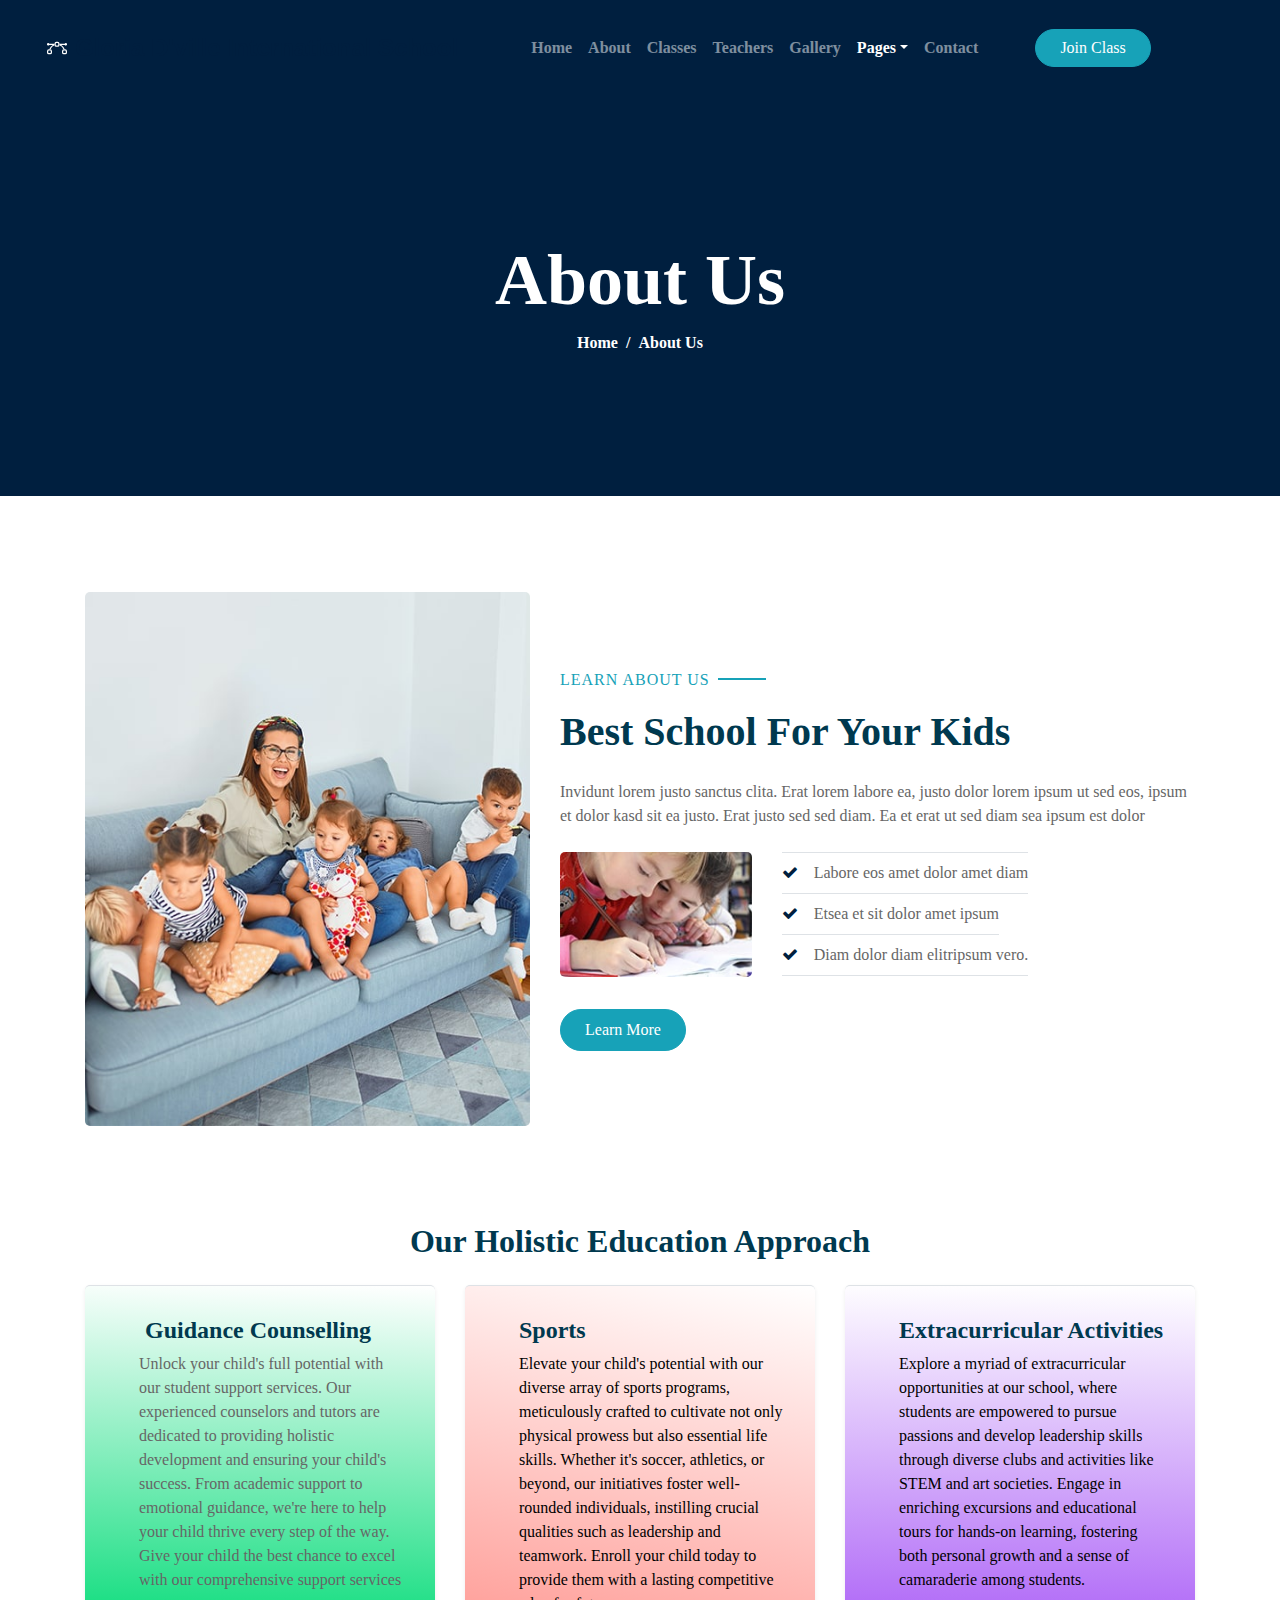
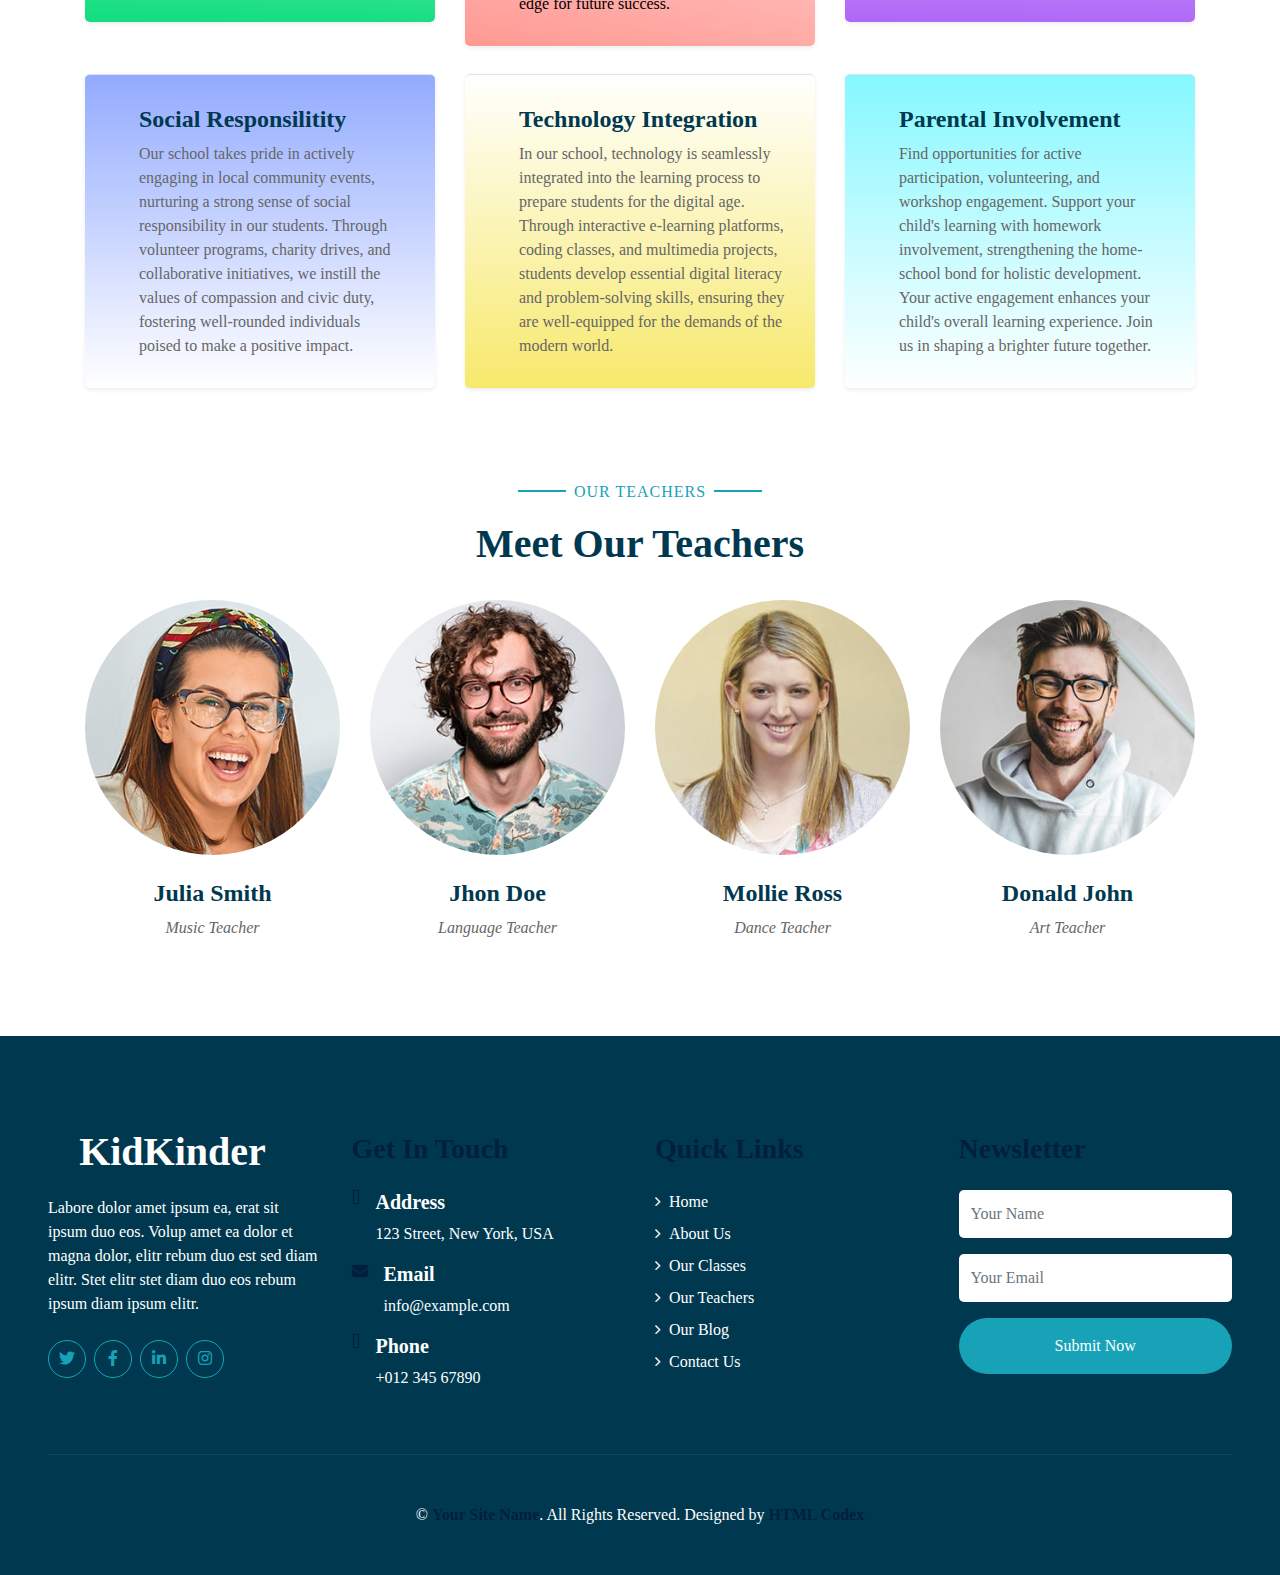
==== about.html @ cf7223db "Website updates." ====
<!DOCTYPE html>
<html data-bs-theme="light" lang="en">

<head>
    <meta charset="utf-8">
    <meta name="viewport" content="width=device-width, initial-scale=1.0, shrink-to-fit=no">
    <title>KidKinder - Kindergarten Website Template</title>
    <link rel="stylesheet" href="assets/bootstrap/css/bootstrap.min.css">
    <link rel="stylesheet" href="assets/fonts/fontawesome-all.min.css">
    <link rel="stylesheet" href="assets/fonts/font-awesome.min.css">
    <link rel="stylesheet" href="assets/fonts/fontawesome5-overrides.min.css">
    <link rel="stylesheet" href="assets/css/lib/flaticon/font/flaticon.css">
    <link rel="stylesheet" href="assets/css/lib/owlcarousel/assets/owl.carousel.min.css">
    <link rel="stylesheet" href="assets/css/lib/lightbox/css/lightbox.min.css">
    <link rel="stylesheet" href="assets/css/css/style.css">
    <link rel="stylesheet" href="assets/css/Hero-Carousel-images.css">
</head>

<body>
    <nav class="navbar navbar-expand-md bg-primary text-start py-3 navbar-dark">
        <div class="container-fluid"><a class="navbar-brand d-flex align-items-center" href="#"></a><button data-bs-toggle="collapse" data-bs-target="#navcol-2" class="navbar-toggler"><span class="visually-hidden">Toggle navigation</span><span class="navbar-toggler-icon"></span></button><a class="navbar-brand text-start text-sm-center text-md-center d-flex align-items-center" href="#" style="padding:14px 0px;height:64.2188px;font-size:20px;opacity:1;filter:blur(0px);"><span class="d-flex justify-content-center align-items-center bs-icon-sm bs-icon-rounded bs-icon-primary me-2 bs-icon"><svg class="bi bi-bezier" xmlns="http://www.w3.org/2000/svg" width="1em" height="1em" fill="currentColor" viewbox="0 0 16 16"><path fill-rule="evenodd" d="M0 10.5A1.5 1.5 0 0 1 1.5 9h1A1.5 1.5 0 0 1 4 10.5v1A1.5 1.5 0 0 1 2.5 13h-1A1.5 1.5 0 0 1 0 11.5v-1zm1.5-.5a.5.5 0 0 0-.5.5v1a.5.5 0 0 0 .5.5h1a.5.5 0 0 0 .5-.5v-1a.5.5 0 0 0-.5-.5h-1zm10.5.5A1.5 1.5 0 0 1 13.5 9h1a1.5 1.5 0 0 1 1.5 1.5v1a1.5 1.5 0 0 1-1.5 1.5h-1a1.5 1.5 0 0 1-1.5-1.5v-1zm1.5-.5a.5.5 0 0 0-.5.5v1a.5.5 0 0 0 .5.5h1a.5.5 0 0 0 .5-.5v-1a.5.5 0 0 0-.5-.5h-1zM6 4.5A1.5 1.5 0 0 1 7.5 3h1A1.5 1.5 0 0 1 10 4.5v1A1.5 1.5 0 0 1 8.5 7h-1A1.5 1.5 0 0 1 6 5.5v-1zM7.5 4a.5.5 0 0 0-.5.5v1a.5.5 0 0 0 .5.5h1a.5.5 0 0 0 .5-.5v-1a.5.5 0 0 0-.5-.5h-1z"></path><path d="M6 4.5H1.866a1 1 0 1 0 0 1h2.668A6.517 6.517 0 0 0 1.814 9H2.5c.123 0 .244.015.358.043a5.517 5.517 0 0 1 3.185-3.185A1.503 1.503 0 0 1 6 5.5v-1zm3.957 1.358A1.5 1.5 0 0 0 10 5.5v-1h4.134a1 1 0 1 1 0 1h-2.668a6.517 6.517 0 0 1 2.72 3.5H13.5c-.123 0-.243.015-.358.043a5.517 5.517 0 0 0-3.185-3.185z"></path></svg></span><span class="fs-4 fw-bolder text-primary" style="font-family:Voltaire, sans-serif;font-weight:bold;font-size:38px;">Gloria D'ville International School</span></a>
            <div class="collapse navbar-collapse justify-content-between" id="navbarCollapse-1">
                <div class="mx-auto navbar-nav font-weight-bold py-0"><a class="nav-item nav-link" href="index.html">Home</a><a class="nav-item nav-link" href="about.html">About</a><a class="nav-item nav-link" href="class.html">Classes</a><a class="nav-item nav-link" href="team.html">Teachers</a><a class="nav-item nav-link" href="gallery.html">Gallery</a>
                    <div class="nav-item dropdown"><a class="nav-link dropdown-toggle active" href="#" data-toggle="dropdown">Pages</a>
                        <div class="dropdown-menu rounded-0 m-0"><a class="dropdown-item" href="blog.html">Blog Grid</a><a class="dropdown-item" href="single.html">Blog Detail</a></div>
                    </div><a class="nav-item nav-link" href="contact.html">Contact</a>
                </div><a class="btn btn-primary px-4" role="button" href="" style="--bs-primary:#2966bf;--bs-primary-rgb:41,102,191;">Join Class</a>
            </div>
            <div class="collapse navbar-collapse" id="navcol-2">
                <ul class="navbar-nav ms-auto">
                    <li class="nav-item"></li>
                    <li class="nav-item"></li>
                    <li class="nav-item"></li>
                </ul>
            </div>
        </div>
    </nav>
    <div class="container-fluid bg-primary mb-5">
        <div class="fw-bolder d-flex flex-column justify-content-center align-items-center" style="min-height:400px;">
            <h3 class="display-3 text-white font-weight-bold">About Us</h3>
            <div class="text-white d-inline-flex">
                <p class="m-0"><a class="text-white" href="">Home</a></p>
                <p class="m-0 px-2">/</p>
                <p class="m-0">About Us</p>
            </div>
        </div>
    </div>
    <div class="container-fluid py-5">
        <div class="container">
            <div class="row align-items-center">
                <div class="col-lg-5"><img class="rounded img-fluid mb-5 mb-lg-0" src="assets/img/about-1.jpg" alt=""></div>
                <div class="col-lg-7">
                    <p class="section-title pr-5"><span class="pr-2">Learn About Us</span></p>
                    <h1 class="mb-4">Best School For Your Kids</h1>
                    <p>Invidunt lorem justo sanctus clita. Erat lorem labore ea, justo dolor lorem ipsum ut sed eos, ipsum et dolor kasd sit ea justo. Erat justo sed sed diam. Ea et erat ut sed diam sea ipsum est dolor</p>
                    <div class="row pt-2 pb-4">
                        <div class="col-6 col-md-4"><img class="rounded img-fluid" src="assets/img/about-2.jpg" alt=""></div>
                        <div class="col-6 col-md-8">
                            <ul class="list-inline m-0">
                                <li class="list-inline-item py-2 border-top border-bottom"><i class="fa fa-check text-primary mr-3"></i>Labore eos amet dolor amet diam</li>
                                <li class="list-inline-item py-2 border-bottom"><i class="fa fa-check text-primary mr-3"></i>Etsea et sit dolor amet ipsum</li>
                                <li class="list-inline-item py-2 border-bottom"><i class="fa fa-check text-primary mr-3"></i>Diam dolor diam elitripsum vero.</li>
                            </ul>
                        </div>
                    </div><a class="btn btn-primary mt-2 py-2 px-4" role="button" href="">Learn More</a>
                </div>
            </div>
        </div>
    </div>
    <div class="container-fluid pt-5">
        <div class="container pb-3" style="padding-top: -35px;">
            <h2 class="mb-4" style="text-align: center;">Our Holistic Education Approach</h2>
            <div class="row">
                <div class="col-md-6 col-lg-4 pb-1">
                    <div class="bg-light shadow-sm d-flex border-top rounded mb-4" style="padding: 30px;background: linear-gradient(2deg, #10dd7e, white);">
                        <div class="pl-4">
                            <h4>&nbsp;Guidance Counselling</h4>
                            <p class="m-0" style="text-align: left;">Unlock your child's full potential with our student support services. Our experienced counselors and tutors are dedicated to providing holistic development and ensuring your child's success. From academic support to emotional guidance, we're here to help your child thrive every step of the way. Give your child the best chance to excel with our comprehensive support services</p>
                        </div>
                    </div>
                </div>
                <div class="col-md-6 col-lg-4 pb-1">
                    <div class="bg-light shadow-sm d-flex border-top rounded mb-4" style="padding: 30px;background: linear-gradient(12deg, #ff9993, white);">
                        <div class="pl-4">
                            <h4>Sports</h4>
                            <p class="m-0"><span style="color: rgb(0, 0, 0);">Elevate your child's potential with our diverse array of sports programs, meticulously crafted to cultivate not only physical prowess but also essential life skills. Whether it's soccer, athletics, or beyond, our initiatives foster well-rounded individuals, instilling crucial qualities such as leadership and teamwork. Enroll your child today to provide them with a lasting competitive edge for future success.</span></p>
                        </div>
                    </div>
                </div>
                <div class="col-md-6 col-lg-4 pb-1">
                    <div class="bg-light shadow-sm d-flex border-top rounded mb-4" style="padding: 30px;background: linear-gradient(1deg, #af67f7, white);">
                        <div class="pl-4">
                            <h4>Extracurricular Activities</h4>
                            <p class="m-0"><span style="color: rgb(0, 0, 0);">Explore a myriad of extracurricular opportunities at our school, where students are empowered to pursue passions and develop leadership skills through diverse clubs and activities like STEM and art societies. Engage in enriching excursions and educational tours for hands-on learning, fostering both personal growth and a sense of camaraderie among students.</span></p>
                        </div>
                    </div>
                </div>
                <div class="col-md-6 col-lg-4 pb-1">
                    <div class="bg-light shadow-sm d-flex border-top rounded mb-4" style="padding: 30px;background: linear-gradient(#93abff, white);">
                        <div class="pl-4">
                            <h4>Social Responsilitity</h4>
                            <p class="m-0">Our school takes pride in actively engaging in local community events, nurturing a strong sense of social responsibility in our students. Through volunteer programs, charity drives, and collaborative initiatives, we instill the values of compassion and civic duty, fostering well-rounded individuals poised to make a positive impact.</p>
                        </div>
                    </div>
                </div>
                <div class="col-md-6 col-lg-4 pb-1">
                    <div class="bg-light shadow-sm d-flex border-top rounded mb-4" style="padding: 30px;background: linear-gradient(0deg, #f7e96c 0%, white);">
                        <div class="pl-4">
                            <h4>Technology Integration</h4>
                            <p class="m-0">In our school, technology is seamlessly integrated into the learning process to prepare students for the digital age. Through interactive e-learning platforms, coding classes, and multimedia projects, students develop essential digital literacy and problem-solving skills, ensuring they are well-equipped for the demands of the modern world.</p>
                        </div>
                    </div>
                </div>
                <div class="col-md-6 col-lg-4 pb-1">
                    <div class="bg-light shadow-sm d-flex border-top rounded mb-4" style="padding: 30px;background: linear-gradient(#85f8ff, white);">
                        <div class="pl-4">
                            <h4>Parental Involvement</h4>
                            <p class="m-0">Find opportunities for active participation, volunteering, and workshop engagement. Support your child's learning with homework involvement, strengthening the home-school bond for holistic development. Your active engagement enhances your child's overall learning experience. Join us in shaping a brighter future together.</p>
                        </div>
                    </div>
                </div>
            </div>
        </div>
    </div>
    <div class="container-fluid pt-5">
        <div class="container">
            <div class="text-center pb-2">
                <p class="section-title px-5"><span class="px-2">Our Teachers</span></p>
                <h1 class="mb-4">Meet Our Teachers</h1>
            </div>
            <div class="row">
                <div class="col-md-6 col-lg-3 text-center team mb-5">
                    <div class="position-relative overflow-hidden mb-4" style="border-radius:100%;"><img class="img-fluid w-100" src="assets/img/team-1.jpg" alt="">
                        <div class="d-flex justify-content-center align-items-center team-social w-100 h-100 position-absolute"><a class="btn btn-outline-light text-center mr-2 px-0" role="button" style="width:38px;height:38px;" href="#"><i class="fab fa-twitter"></i></a><a class="btn btn-outline-light text-center mr-2 px-0" role="button" style="width:38px;height:38px;" href="#"><i class="fab fa-facebook-f"></i></a><a class="btn btn-outline-light text-center px-0" role="button" style="width:38px;height:38px;" href="#"><i class="fab fa-linkedin-in"></i></a></div>
                    </div>
                    <h4>Julia Smith</h4><i>Music Teacher</i>
                </div>
                <div class="col-md-6 col-lg-3 text-center team mb-5">
                    <div class="position-relative overflow-hidden mb-4" style="border-radius:100%;"><img class="img-fluid w-100" src="assets/img/team-2.jpg" alt="">
                        <div class="d-flex justify-content-center align-items-center team-social w-100 h-100 position-absolute"><a class="btn btn-outline-light text-center mr-2 px-0" role="button" style="width:38px;height:38px;" href="#"><i class="fab fa-twitter"></i></a><a class="btn btn-outline-light text-center mr-2 px-0" role="button" style="width:38px;height:38px;" href="#"><i class="fab fa-facebook-f"></i></a><a class="btn btn-outline-light text-center px-0" role="button" style="width:38px;height:38px;" href="#"><i class="fab fa-linkedin-in"></i></a></div>
                    </div>
                    <h4>Jhon Doe</h4><i>Language Teacher</i>
                </div>
                <div class="col-md-6 col-lg-3 text-center team mb-5">
                    <div class="position-relative overflow-hidden mb-4" style="border-radius:100%;"><img class="img-fluid w-100" src="assets/img/team-3.jpg" alt="">
                        <div class="d-flex justify-content-center align-items-center team-social w-100 h-100 position-absolute"><a class="btn btn-outline-light text-center mr-2 px-0" role="button" style="width:38px;height:38px;" href="#"><i class="fab fa-twitter"></i></a><a class="btn btn-outline-light text-center mr-2 px-0" role="button" style="width:38px;height:38px;" href="#"><i class="fab fa-facebook-f"></i></a><a class="btn btn-outline-light text-center px-0" role="button" style="width:38px;height:38px;" href="#"><i class="fab fa-linkedin-in"></i></a></div>
                    </div>
                    <h4>Mollie Ross</h4><i>Dance Teacher</i>
                </div>
                <div class="col-md-6 col-lg-3 text-center team mb-5">
                    <div class="position-relative overflow-hidden mb-4" style="border-radius:100%;"><img class="img-fluid w-100" src="assets/img/team-4.jpg" alt="">
                        <div class="d-flex justify-content-center align-items-center team-social w-100 h-100 position-absolute"><a class="btn btn-outline-light text-center mr-2 px-0" role="button" style="width:38px;height:38px;" href="#"><i class="fab fa-twitter"></i></a><a class="btn btn-outline-light text-center mr-2 px-0" role="button" style="width:38px;height:38px;" href="#"><i class="fab fa-facebook-f"></i></a><a class="btn btn-outline-light text-center px-0" role="button" style="width:38px;height:38px;" href="#"><i class="fab fa-linkedin-in"></i></a></div>
                    </div>
                    <h4>Donald John</h4><i>Art Teacher</i>
                </div>
            </div>
        </div>
    </div>
    <div class="container-fluid text-white bg-secondary mt-5 py-5 px-sm-3 px-md-5">
        <div class="row pt-5">
            <div class="col-md-6 col-lg-3 mb-5"><a class="navbar-brand font-weight-bold text-primary m-0 mb-4 p-0" href="" style="font-size:40px;line-height:40px;"><i class="flaticon-043-teddy-bear"></i><span class="text-white">KidKinder</span></a>
                <p>Labore dolor amet ipsum ea, erat sit ipsum duo eos. Volup amet ea dolor et magna dolor, elitr rebum duo est sed diam elitr. Stet elitr stet diam duo eos rebum ipsum diam ipsum elitr.</p>
                <div class="d-flex justify-content-start mt-4"><a class="btn btn-outline-primary text-center rounded-circle mr-2 px-0" role="button" style="width:38px;height:38px;" href="#"><i class="fab fa-twitter"></i></a><a class="btn btn-outline-primary text-center rounded-circle mr-2 px-0" role="button" style="width:38px;height:38px;" href="#"><i class="fab fa-facebook-f"></i></a><a class="btn btn-outline-primary text-center rounded-circle mr-2 px-0" role="button" style="width:38px;height:38px;" href="#"><i class="fab fa-linkedin-in"></i></a><a class="btn btn-outline-primary text-center rounded-circle mr-2 px-0" role="button" style="width:38px;height:38px;" href="#"><i class="fab fa-instagram"></i></a></div>
            </div>
            <div class="col-md-6 col-lg-3 mb-5">
                <h3 class="text-primary mb-4">Get In Touch</h3>
                <div class="d-flex">
                    <h4 class="text-primary fa fa-map-marker-alt"></h4>
                    <div class="pl-3">
                        <h5 class="text-white">Address</h5>
                        <p>123 Street, New York, USA</p>
                    </div>
                </div>
                <div class="d-flex">
                    <h4 class="text-primary fa fa-envelope"></h4>
                    <div class="pl-3">
                        <h5 class="text-white">Email</h5>
                        <p>info@example.com</p>
                    </div>
                </div>
                <div class="d-flex">
                    <h4 class="text-primary fa fa-phone-alt"></h4>
                    <div class="pl-3">
                        <h5 class="text-white">Phone</h5>
                        <p>+012 345 67890</p>
                    </div>
                </div>
            </div>
            <div class="col-md-6 col-lg-3 mb-5">
                <h3 class="text-primary mb-4">Quick Links</h3>
                <div class="d-flex flex-column justify-content-start"><a class="text-white mb-2" href="#"><i class="fa fa-angle-right mr-2"></i>Home</a><a class="text-white mb-2" href="#"><i class="fa fa-angle-right mr-2"></i>About Us</a><a class="text-white mb-2" href="#"><i class="fa fa-angle-right mr-2"></i>Our Classes</a><a class="text-white mb-2" href="#"><i class="fa fa-angle-right mr-2"></i>Our Teachers</a><a class="text-white mb-2" href="#"><i class="fa fa-angle-right mr-2"></i>Our Blog</a><a class="text-white" href="#"><i class="fa fa-angle-right mr-2"></i>Contact Us</a></div>
            </div>
            <div class="col-md-6 col-lg-3 mb-5">
                <h3 class="text-primary mb-4">Newsletter</h3>
                <form action="">
                    <div class="form-group"><input class="border-0 form-control form-control py-4" type="text" placeholder="Your Name" required="required"></div>
                    <div class="form-group"><input class="border-0 form-control form-control py-4" type="email" placeholder="Your Email" required="required"></div>
                    <div><button class="btn btn-primary border-0 btn-block py-3" type="submit">Submit Now</button></div>
                </form>
            </div>
        </div>
        <div class="container-fluid pt-5" style="border-top:1px solid rgba(23, 162, 184, .2);">
            <p class="text-center text-white m-0"> © <a class="text-primary font-weight-bold" href="#">Your Site Name</a>. All Rights Reserved. Designed by <a class="text-primary font-weight-bold" href="https://htmlcodex.com">HTML Codex</a></p>
        </div>
    </div><a class="btn btn-primary p-3 back-to-top" role="button" href="#"><i class="fa fa-angle-double-up"></i></a>
    <script src="assets/bootstrap/js/bootstrap.min.js"></script>
</body>

</html>
---- assets/fonts/fontawesome5-overrides.min.css ----
.fab.fa-bitcoin:before{content:"\f379"}.far.fa-calendar:before,.fas.fa-calendar:before{content:"\f133"}.far.fa-clipboard:before,.fas.fa-clipboard:before{content:"\f328"}.fab.fa-facebook-f:before{content:"\f39e"}.fab.fa-google-plus:before{content:"\f2b3"}.fas.fa-hotel:before{content:"\f594"}.fab.fa-linkedin:before{content:"\f08c"}.fas.fa-reply:before{content:"\f3e5"}.fas.fa-thermometer:before{content:"\f491"}.fab.fa-vimeo:before{content:"\f40a"}.far.fa-window-close:before,.fas.fa-window-close:before{content:"\f410"}.fab.fa-youtube-square:before{content:"\f431"}
---- assets/css/lib/flaticon/font/flaticon.css ----
[class^="flaticon-"]:before, [class*=" flaticon-"]:before, [class^="flaticon-"]:after, [class*=" flaticon-"]:after {
  font-family: Flaticon;
  font-size: 20px;
  font-style: normal;
  margin-left: 20px;
}

.flaticon-001-swing:before {
  content: "\f100";
}

.flaticon-002-bricks:before {
  content: "\f101";
}

.flaticon-003-feeding-bottle:before {
  content: "\f102";
}

.flaticon-004-balloons:before {
  content: "\f103";
}

.flaticon-005-marker:before {
  content: "\f104";
}

.flaticon-006-spinning-top:before {
  content: "\f105";
}

.flaticon-007-sandbox:before {
  content: "\f106";
}

.flaticon-008-tambourine:before {
  content: "\f107";
}

.flaticon-009-bib:before {
  content: "\f108";
}

.flaticon-010-slide:before {
  content: "\f109";
}

.flaticon-011-mat:before {
  content: "\f10a";
}

.flaticon-012-kite:before {
  content: "\f10b";
}

.flaticon-013-brush:before {
  content: "\f10c";
}

.flaticon-014-blackboard:before {
  content: "\f10d";
}

.flaticon-015-potty:before {
  content: "\f10e";
}

.flaticon-016-apple:before {
  content: "\f10f";
}

.flaticon-017-toy-car:before {
  content: "\f110";
}

.flaticon-018-ball:before {
  content: "\f111";
}

.flaticon-019-pencil:before {
  content: "\f112";
}

.flaticon-020-rattle:before {
  content: "\f113";
}

.flaticon-021-juice-box:before {
  content: "\f114";
}

.flaticon-022-drum:before {
  content: "\f115";
}

.flaticon-023-girl:before {
  content: "\f116";
}

.flaticon-024-shape-toy:before {
  content: "\f117";
}

.flaticon-025-sandwich:before {
  content: "\f118";
}

.flaticon-026-paper-boat:before {
  content: "\f119";
}

.flaticon-027-xylophone:before {
  content: "\f11a";
}

.flaticon-028-kindergarten:before {
  content: "\f11b";
}

.flaticon-029-clock:before {
  content: "\f11c";
}

.flaticon-030-crayons:before {
  content: "\f11d";
}

.flaticon-031-bell:before {
  content: "\f11e";
}

.flaticon-032-book:before {
  content: "\f11f";
}

.flaticon-033-blocks:before {
  content: "\f120";
}

.flaticon-034-popsicle:before {
  content: "\f121";
}

.flaticon-035-table:before {
  content: "\f122";
}

.flaticon-036-boy:before {
  content: "\f123";
}

.flaticon-037-toys:before {
  content: "\f124";
}

.flaticon-038-locker:before {
  content: "\f125";
}

.flaticon-039-seesaw:before {
  content: "\f126";
}

.flaticon-040-puzzle:before {
  content: "\f127";
}

.flaticon-041-abacus:before {
  content: "\f128";
}

.flaticon-042-synthesizer:before {
  content: "\f129";
}

.flaticon-043-teddy-bear:before {
  content: "\f12a";
}

.flaticon-044-scissors:before {
  content: "\f12b";
}

.flaticon-045-cookies:before {
  content: "\f12c";
}

.flaticon-046-bucket:before {
  content: "\f12d";
}

.flaticon-047-backpack:before {
  content: "\f12e";
}

.flaticon-048-paper-plane:before {
  content: "\f12f";
}

.flaticon-049-cutlery:before {
  content: "\f130";
}

.flaticon-050-fence:before {
  content: "\f131";
}
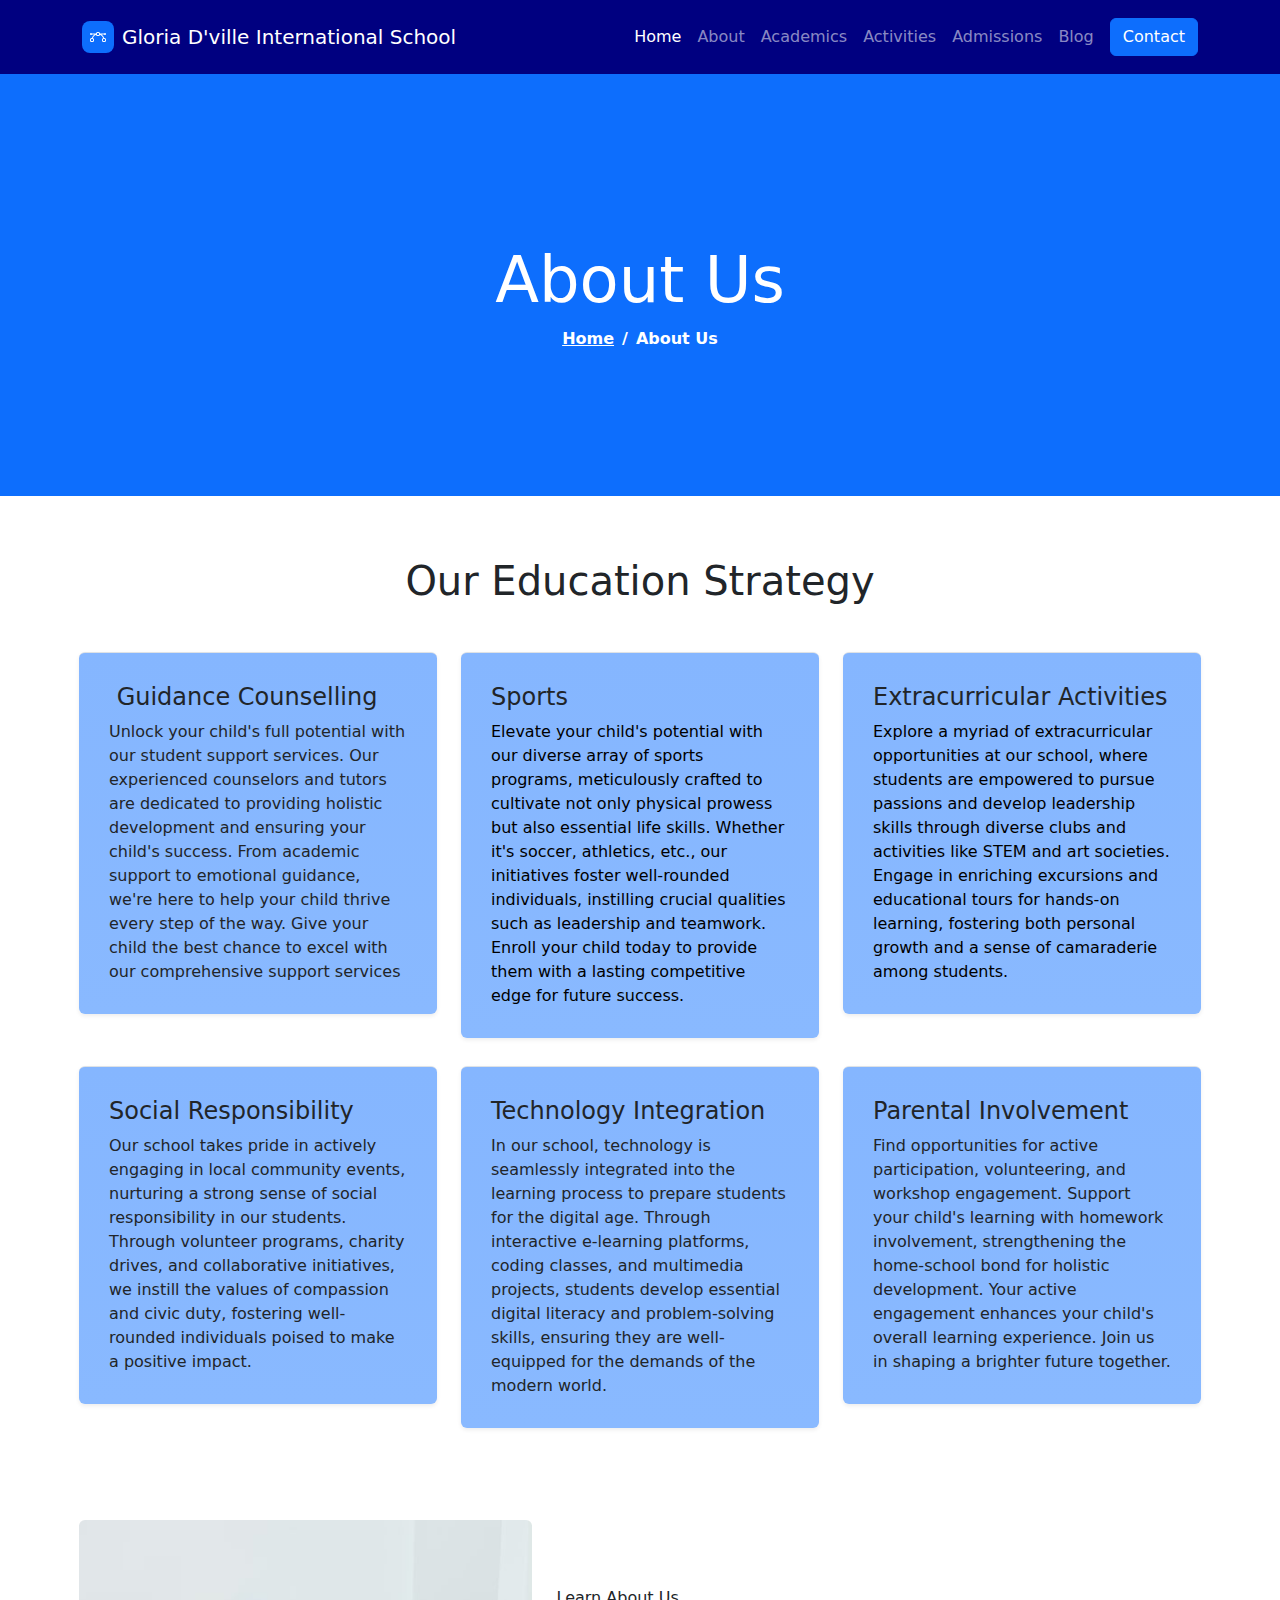
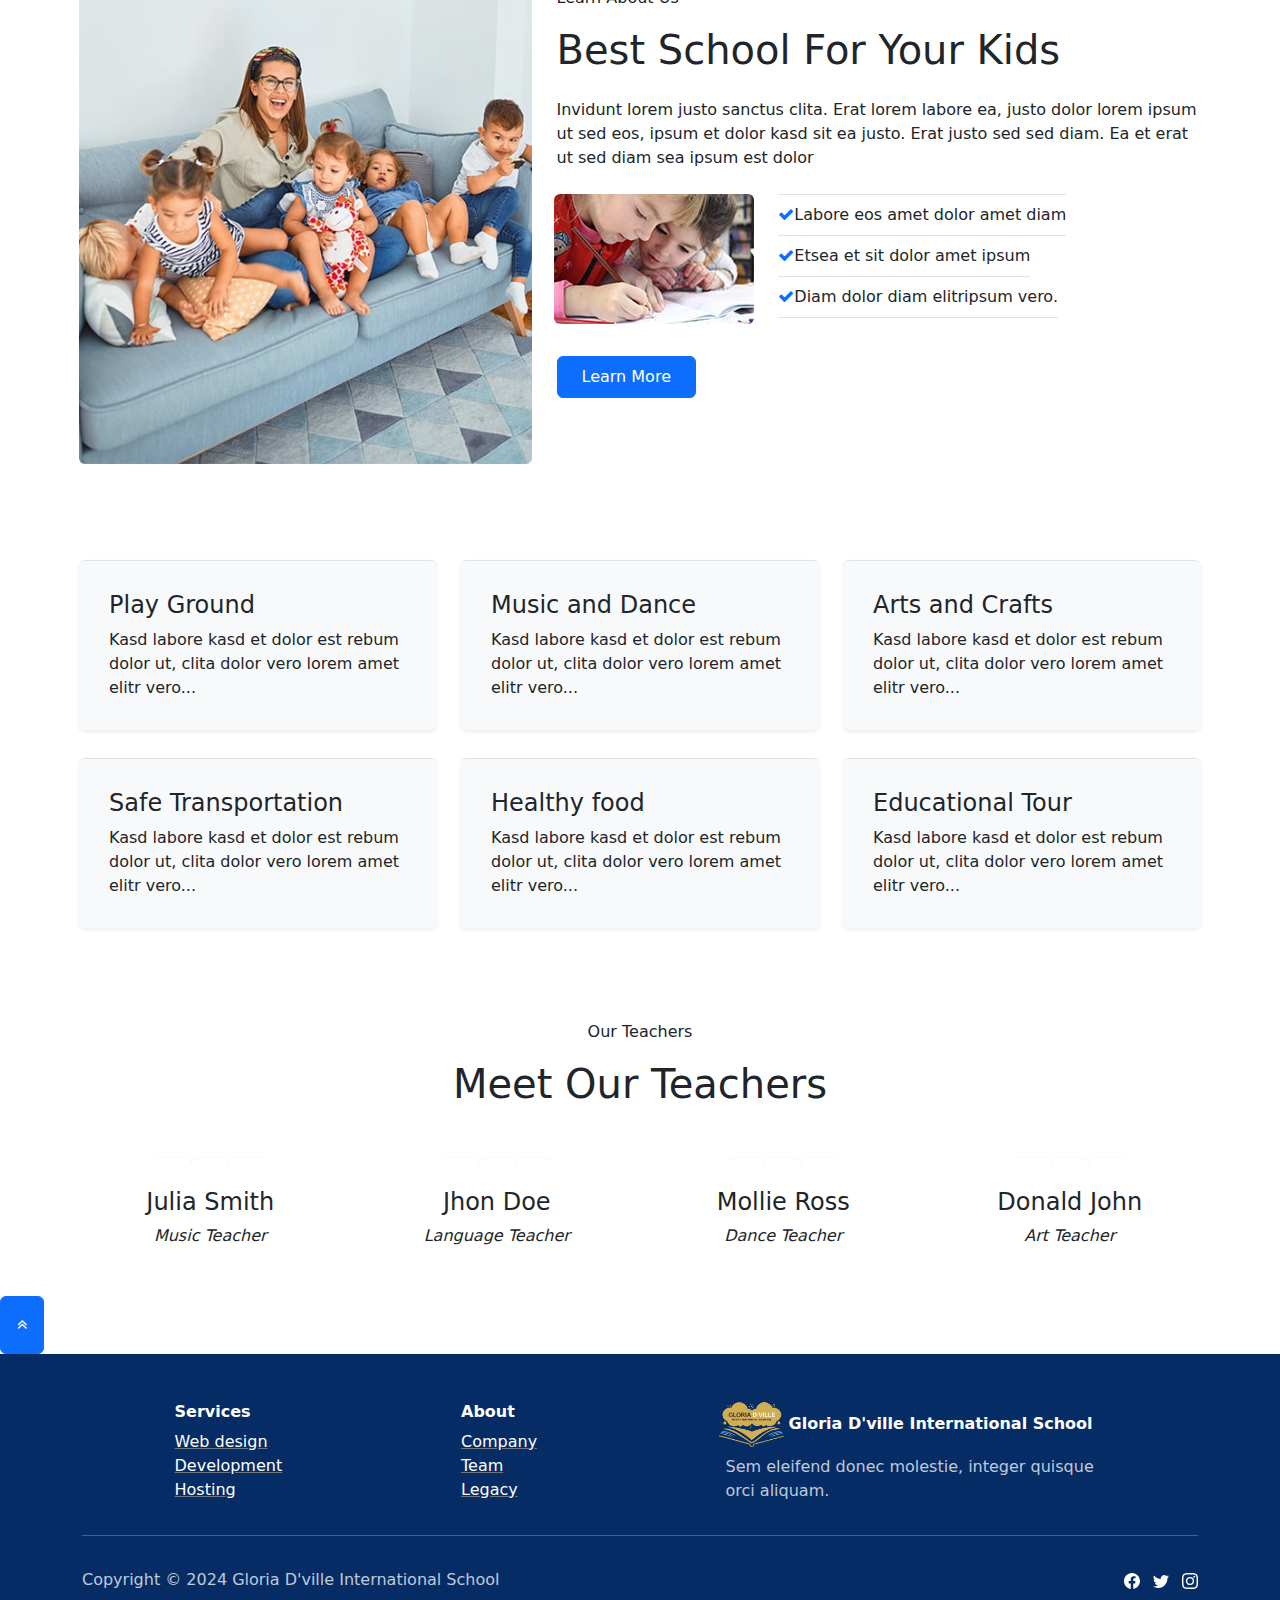
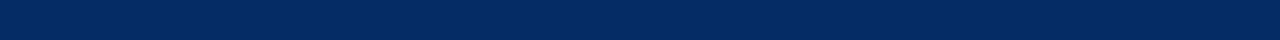
==== commit ca128de2: "Website updates." ====
--- a/about.html
+++ b/about.html
@@ -9,19 +9,17 @@
     <link rel="stylesheet" href="assets/fonts/fontawesome-all.min.css">
     <link rel="stylesheet" href="assets/fonts/font-awesome.min.css">
     <link rel="stylesheet" href="assets/fonts/fontawesome5-overrides.min.css">
-    <link rel="stylesheet" href="assets/css/lib/flaticon/font/flaticon.css">
-    <link rel="stylesheet" href="assets/css/lib/owlcarousel/assets/owl.carousel.min.css">
-    <link rel="stylesheet" href="assets/css/lib/lightbox/css/lightbox.min.css">
-    <link rel="stylesheet" href="assets/css/css/style.css">
     <link rel="stylesheet" href="assets/css/Hero-Carousel-images.css">
+    <link rel="stylesheet" href="assets/css/Navbar-Right-Links-Dark-icons.css">
+    <link rel="stylesheet" href="assets/css/styles.css">
 </head>
 
 <body>
     <nav class="navbar navbar-expand-md bg-primary text-start py-3 navbar-dark">
-        <div class="container-fluid"><a class="navbar-brand d-flex align-items-center" href="#"></a><button data-bs-toggle="collapse" data-bs-target="#navcol-2" class="navbar-toggler"><span class="visually-hidden">Toggle navigation</span><span class="navbar-toggler-icon"></span></button><a class="navbar-brand text-start text-sm-center text-md-center d-flex align-items-center" href="#" style="padding:14px 0px;height:64.2188px;font-size:20px;opacity:1;filter:blur(0px);"><span class="d-flex justify-content-center align-items-center bs-icon-sm bs-icon-rounded bs-icon-primary me-2 bs-icon"><svg class="bi bi-bezier" xmlns="http://www.w3.org/2000/svg" width="1em" height="1em" fill="currentColor" viewbox="0 0 16 16"><path fill-rule="evenodd" d="M0 10.5A1.5 1.5 0 0 1 1.5 9h1A1.5 1.5 0 0 1 4 10.5v1A1.5 1.5 0 0 1 2.5 13h-1A1.5 1.5 0 0 1 0 11.5v-1zm1.5-.5a.5.5 0 0 0-.5.5v1a.5.5 0 0 0 .5.5h1a.5.5 0 0 0 .5-.5v-1a.5.5 0 0 0-.5-.5h-1zm10.5.5A1.5 1.5 0 0 1 13.5 9h1a1.5 1.5 0 0 1 1.5 1.5v1a1.5 1.5 0 0 1-1.5 1.5h-1a1.5 1.5 0 0 1-1.5-1.5v-1zm1.5-.5a.5.5 0 0 0-.5.5v1a.5.5 0 0 0 .5.5h1a.5.5 0 0 0 .5-.5v-1a.5.5 0 0 0-.5-.5h-1zM6 4.5A1.5 1.5 0 0 1 7.5 3h1A1.5 1.5 0 0 1 10 4.5v1A1.5 1.5 0 0 1 8.5 7h-1A1.5 1.5 0 0 1 6 5.5v-1zM7.5 4a.5.5 0 0 0-.5.5v1a.5.5 0 0 0 .5.5h1a.5.5 0 0 0 .5-.5v-1a.5.5 0 0 0-.5-.5h-1z"></path><path d="M6 4.5H1.866a1 1 0 1 0 0 1h2.668A6.517 6.517 0 0 0 1.814 9H2.5c.123 0 .244.015.358.043a5.517 5.517 0 0 1 3.185-3.185A1.503 1.503 0 0 1 6 5.5v-1zm3.957 1.358A1.5 1.5 0 0 0 10 5.5v-1h4.134a1 1 0 1 1 0 1h-2.668a6.517 6.517 0 0 1 2.72 3.5H13.5c-.123 0-.243.015-.358.043a5.517 5.517 0 0 0-3.185-3.185z"></path></svg></span><span class="fs-4 fw-bolder text-primary" style="font-family:Voltaire, sans-serif;font-weight:bold;font-size:38px;">Gloria D'ville International School</span></a>
-            <div class="collapse navbar-collapse justify-content-between" id="navbarCollapse-1">
+        <div class="container-fluid"><a class="navbar-brand d-flex align-items-center" href="#"></a><button data-bs-toggle="collapse" data-bs-target="#navcol-2" class="navbar-toggler"><span class="visually-hidden">Toggle navigation</span><span class="navbar-toggler-icon"></span></button><a class="navbar-brand text-start text-sm-center text-md-center d-flex align-items-center" href="#" style="padding: 14px 0px;height: 64.2188px;font-size: 20px;opacity: 1;filter: blur(0px);"><span class="d-flex justify-content-center align-items-center bs-icon-sm bs-icon-rounded bs-icon-primary me-2 bs-icon"><svg class="bi bi-bezier" xmlns="http://www.w3.org/2000/svg" width="1em" height="1em" fill="currentColor" viewbox="0 0 16 16"><path fill-rule="evenodd" d="M0 10.5A1.5 1.5 0 0 1 1.5 9h1A1.5 1.5 0 0 1 4 10.5v1A1.5 1.5 0 0 1 2.5 13h-1A1.5 1.5 0 0 1 0 11.5v-1zm1.5-.5a.5.5 0 0 0-.5.5v1a.5.5 0 0 0 .5.5h1a.5.5 0 0 0 .5-.5v-1a.5.5 0 0 0-.5-.5h-1zm10.5.5A1.5 1.5 0 0 1 13.5 9h1a1.5 1.5 0 0 1 1.5 1.5v1a1.5 1.5 0 0 1-1.5 1.5h-1a1.5 1.5 0 0 1-1.5-1.5v-1zm1.5-.5a.5.5 0 0 0-.5.5v1a.5.5 0 0 0 .5.5h1a.5.5 0 0 0 .5-.5v-1a.5.5 0 0 0-.5-.5h-1zM6 4.5A1.5 1.5 0 0 1 7.5 3h1A1.5 1.5 0 0 1 10 4.5v1A1.5 1.5 0 0 1 8.5 7h-1A1.5 1.5 0 0 1 6 5.5v-1zM7.5 4a.5.5 0 0 0-.5.5v1a.5.5 0 0 0 .5.5h1a.5.5 0 0 0 .5-.5v-1a.5.5 0 0 0-.5-.5h-1z"></path><path d="M6 4.5H1.866a1 1 0 1 0 0 1h2.668A6.517 6.517 0 0 0 1.814 9H2.5c.123 0 .244.015.358.043a5.517 5.517 0 0 1 3.185-3.185A1.503 1.503 0 0 1 6 5.5v-1zm3.957 1.358A1.5 1.5 0 0 0 10 5.5v-1h4.134a1 1 0 1 1 0 1h-2.668a6.517 6.517 0 0 1 2.72 3.5H13.5c-.123 0-.243.015-.358.043a5.517 5.517 0 0 0-3.185-3.185z"></path></svg></span><span class="fs-4 fw-bolder text-primary" style="font-family: Voltaire, sans-serif;font-weight: bold;font-size: 38px;color: rgb(255,255,255);"><span style="color: rgb(201, 222, 244);">Gloria D'ville International School</span></span></a>
+            <div class="collapse navbar-collapse justify-content-between flex-md-row" id="navbarCollapse-1">
                 <div class="mx-auto navbar-nav font-weight-bold py-0"><a class="nav-item nav-link" href="index.html">Home</a><a class="nav-item nav-link" href="about.html">About</a><a class="nav-item nav-link" href="class.html">Classes</a><a class="nav-item nav-link" href="team.html">Teachers</a><a class="nav-item nav-link" href="gallery.html">Gallery</a>
-                    <div class="nav-item dropdown"><a class="nav-link dropdown-toggle active" href="#" data-toggle="dropdown">Pages</a>
+                    <div class="nav-item dropdown">
                         <div class="dropdown-menu rounded-0 m-0"><a class="dropdown-item" href="blog.html">Blog Grid</a><a class="dropdown-item" href="single.html">Blog Detail</a></div>
                     </div><a class="nav-item nav-link" href="contact.html">Contact</a>
                 </div><a class="btn btn-primary px-4" role="button" href="" style="--bs-primary:#2966bf;--bs-primary-rgb:41,102,191;">Join Class</a>
@@ -42,6 +40,61 @@
                 <p class="m-0"><a class="text-white" href="">Home</a></p>
                 <p class="m-0 px-2">/</p>
                 <p class="m-0">About Us</p>
+            </div>
+        </div>
+    </div>
+    <div class="container-fluid pt-5">
+        <div class="container pb-3" style="padding-top: -35px;">
+            <h1 class="mb-4" style="text-align: center;margin-top: -35px;margin-bottom: 50px;padding-bottom: 23px;">Our Education Strategy</h1>
+            <div class="row">
+                <div class="col-md-6 col-lg-4 pb-1">
+                    <div class="bg-light shadow-sm d-flex border-top rounded mb-4" style="padding: 30px;background: linear-gradient(#85b6ff, #89b9ff), var(--bs-secondary-color);">
+                        <div class="pl-4">
+                            <h4>&nbsp;Guidance Counselling</h4>
+                            <p class="m-0" style="text-align: left;">Unlock your child's full potential with our student support services. Our experienced counselors and tutors are dedicated to providing holistic development and ensuring your child's success. From academic support to emotional guidance, we're here to help your child thrive every step of the way. Give your child the best chance to excel with our comprehensive support services</p>
+                        </div>
+                    </div>
+                </div>
+                <div class="col-md-6 col-lg-4 pb-1">
+                    <div class="bg-light shadow-sm d-flex border-top rounded mb-4" style="padding: 30px;background: linear-gradient(#85b6ff, #89b9ff), var(--bs-secondary-color);">
+                        <div class="pl-4">
+                            <h4>Sports</h4>
+                            <p class="m-0"><span style="color: rgb(0, 0, 0);">Elevate your child's potential with our diverse array of sports programs, meticulously crafted to cultivate not only physical prowess but also essential life skills. Whether it's soccer, athletics, etc., our initiatives foster well-rounded individuals, instilling crucial qualities such as leadership and teamwork. Enroll your child today to provide them with a lasting competitive edge for future success.</span></p>
+                        </div>
+                    </div>
+                </div>
+                <div class="col-md-6 col-lg-4 pb-1">
+                    <div class="bg-light shadow-sm d-flex border-top rounded mb-4" style="padding: 30px;background: linear-gradient(#85b6ff, #89b9ff), var(--bs-secondary-color);">
+                        <div class="pl-4">
+                            <h4>Extracurricular Activities</h4>
+                            <p class="m-0"><span style="color: rgb(0, 0, 0);">Explore a myriad of extracurricular opportunities at our school, where students are empowered to pursue passions and develop leadership skills through diverse clubs and activities like STEM and art societies. Engage in enriching excursions and educational tours for hands-on learning, fostering both personal growth and a sense of camaraderie among students.</span></p>
+                        </div>
+                    </div>
+                </div>
+                <div class="col-md-6 col-lg-4 pb-1">
+                    <div class="bg-light shadow-sm d-flex border-top rounded mb-4" style="padding: 30px;background: linear-gradient(#85b6ff, #89b9ff), var(--bs-secondary-color);">
+                        <div class="pl-4">
+                            <h4>Social Responsibility</h4>
+                            <p class="m-0">Our school takes pride in actively engaging in local community events, nurturing a strong sense of social responsibility in our students. Through volunteer programs, charity drives, and collaborative initiatives, we instill the values of compassion and civic duty, fostering well-rounded individuals poised to make a positive impact.</p>
+                        </div>
+                    </div>
+                </div>
+                <div class="col-md-6 col-lg-4 pb-1">
+                    <div class="bg-light shadow-sm d-flex border-top rounded mb-4" style="padding: 30px;background: linear-gradient(#85b6ff, #89b9ff), var(--bs-secondary-color);">
+                        <div class="pl-4">
+                            <h4>Technology Integration</h4>
+                            <p class="m-0">In our school, technology is seamlessly integrated into the learning process to prepare students for the digital age. Through interactive e-learning platforms, coding classes, and multimedia projects, students develop essential digital literacy and problem-solving skills, ensuring they are well-equipped for the demands of the modern world.</p>
+                        </div>
+                    </div>
+                </div>
+                <div class="col-md-6 col-lg-4 pb-1">
+                    <div class="bg-light shadow-sm d-flex border-top rounded mb-4" style="padding: 30px;background: linear-gradient(#85b6ff, #89b9ff), var(--bs-secondary-color);">
+                        <div class="pl-4">
+                            <h4>Parental Involvement</h4>
+                            <p class="m-0">Find opportunities for active participation, volunteering, and workshop engagement. Support your child's learning with homework involvement, strengthening the home-school bond for holistic development. Your active engagement enhances your child's overall learning experience. Join us in shaping a brighter future together.</p>
+                        </div>
+                    </div>
+                </div>
             </div>
         </div>
     </div>
@@ -68,54 +121,53 @@
         </div>
     </div>
     <div class="container-fluid pt-5">
-        <div class="container pb-3" style="padding-top: -35px;">
-            <h2 class="mb-4" style="text-align: center;">Our Holistic Education Approach</h2>
+        <div class="container pb-3">
             <div class="row">
                 <div class="col-md-6 col-lg-4 pb-1">
-                    <div class="bg-light shadow-sm d-flex border-top rounded mb-4" style="padding: 30px;background: linear-gradient(2deg, #10dd7e, white);">
-                        <div class="pl-4">
-                            <h4>&nbsp;Guidance Counselling</h4>
-                            <p class="m-0" style="text-align: left;">Unlock your child's full potential with our student support services. Our experienced counselors and tutors are dedicated to providing holistic development and ensuring your child's success. From academic support to emotional guidance, we're here to help your child thrive every step of the way. Give your child the best chance to excel with our comprehensive support services</p>
-                        </div>
-                    </div>
-                </div>
-                <div class="col-md-6 col-lg-4 pb-1">
-                    <div class="bg-light shadow-sm d-flex border-top rounded mb-4" style="padding: 30px;background: linear-gradient(12deg, #ff9993, white);">
-                        <div class="pl-4">
-                            <h4>Sports</h4>
-                            <p class="m-0"><span style="color: rgb(0, 0, 0);">Elevate your child's potential with our diverse array of sports programs, meticulously crafted to cultivate not only physical prowess but also essential life skills. Whether it's soccer, athletics, or beyond, our initiatives foster well-rounded individuals, instilling crucial qualities such as leadership and teamwork. Enroll your child today to provide them with a lasting competitive edge for future success.</span></p>
-                        </div>
-                    </div>
-                </div>
-                <div class="col-md-6 col-lg-4 pb-1">
-                    <div class="bg-light shadow-sm d-flex border-top rounded mb-4" style="padding: 30px;background: linear-gradient(1deg, #af67f7, white);">
-                        <div class="pl-4">
-                            <h4>Extracurricular Activities</h4>
-                            <p class="m-0"><span style="color: rgb(0, 0, 0);">Explore a myriad of extracurricular opportunities at our school, where students are empowered to pursue passions and develop leadership skills through diverse clubs and activities like STEM and art societies. Engage in enriching excursions and educational tours for hands-on learning, fostering both personal growth and a sense of camaraderie among students.</span></p>
-                        </div>
-                    </div>
-                </div>
-                <div class="col-md-6 col-lg-4 pb-1">
-                    <div class="bg-light shadow-sm d-flex border-top rounded mb-4" style="padding: 30px;background: linear-gradient(#93abff, white);">
-                        <div class="pl-4">
-                            <h4>Social Responsilitity</h4>
-                            <p class="m-0">Our school takes pride in actively engaging in local community events, nurturing a strong sense of social responsibility in our students. Through volunteer programs, charity drives, and collaborative initiatives, we instill the values of compassion and civic duty, fostering well-rounded individuals poised to make a positive impact.</p>
-                        </div>
-                    </div>
-                </div>
-                <div class="col-md-6 col-lg-4 pb-1">
-                    <div class="bg-light shadow-sm d-flex border-top rounded mb-4" style="padding: 30px;background: linear-gradient(0deg, #f7e96c 0%, white);">
-                        <div class="pl-4">
-                            <h4>Technology Integration</h4>
-                            <p class="m-0">In our school, technology is seamlessly integrated into the learning process to prepare students for the digital age. Through interactive e-learning platforms, coding classes, and multimedia projects, students develop essential digital literacy and problem-solving skills, ensuring they are well-equipped for the demands of the modern world.</p>
-                        </div>
-                    </div>
-                </div>
-                <div class="col-md-6 col-lg-4 pb-1">
-                    <div class="bg-light shadow-sm d-flex border-top rounded mb-4" style="padding: 30px;background: linear-gradient(#85f8ff, white);">
-                        <div class="pl-4">
-                            <h4>Parental Involvement</h4>
-                            <p class="m-0">Find opportunities for active participation, volunteering, and workshop engagement. Support your child's learning with homework involvement, strengthening the home-school bond for holistic development. Your active engagement enhances your child's overall learning experience. Join us in shaping a brighter future together.</p>
+                    <div class="bg-light shadow-sm d-flex border-top rounded mb-4" style="padding:30px;"><i class="text-primary flaticon-050-fence h1 font-weight-normal mb-3"></i>
+                        <div class="pl-4">
+                            <h4>Play Ground</h4>
+                            <p class="m-0">Kasd labore kasd et dolor est rebum dolor ut, clita dolor vero lorem amet elitr vero...</p>
+                        </div>
+                    </div>
+                </div>
+                <div class="col-md-6 col-lg-4 pb-1">
+                    <div class="bg-light shadow-sm d-flex border-top rounded mb-4" style="padding:30px;"><i class="text-primary flaticon-022-drum h1 font-weight-normal mb-3"></i>
+                        <div class="pl-4">
+                            <h4>Music and Dance</h4>
+                            <p class="m-0">Kasd labore kasd et dolor est rebum dolor ut, clita dolor vero lorem amet elitr vero...</p>
+                        </div>
+                    </div>
+                </div>
+                <div class="col-md-6 col-lg-4 pb-1">
+                    <div class="bg-light shadow-sm d-flex border-top rounded mb-4" style="padding:30px;"><i class="text-primary flaticon-030-crayons h1 font-weight-normal mb-3"></i>
+                        <div class="pl-4">
+                            <h4>Arts and Crafts</h4>
+                            <p class="m-0">Kasd labore kasd et dolor est rebum dolor ut, clita dolor vero lorem amet elitr vero...</p>
+                        </div>
+                    </div>
+                </div>
+                <div class="col-md-6 col-lg-4 pb-1">
+                    <div class="bg-light shadow-sm d-flex border-top rounded mb-4" style="padding:30px;"><i class="text-primary flaticon-017-toy-car h1 font-weight-normal mb-3"></i>
+                        <div class="pl-4">
+                            <h4>Safe Transportation</h4>
+                            <p class="m-0">Kasd labore kasd et dolor est rebum dolor ut, clita dolor vero lorem amet elitr vero...</p>
+                        </div>
+                    </div>
+                </div>
+                <div class="col-md-6 col-lg-4 pb-1">
+                    <div class="bg-light shadow-sm d-flex border-top rounded mb-4" style="padding:30px;"><i class="text-primary flaticon-025-sandwich h1 font-weight-normal mb-3"></i>
+                        <div class="pl-4">
+                            <h4>Healthy food</h4>
+                            <p class="m-0">Kasd labore kasd et dolor est rebum dolor ut, clita dolor vero lorem amet elitr vero...</p>
+                        </div>
+                    </div>
+                </div>
+                <div class="col-md-6 col-lg-4 pb-1">
+                    <div class="bg-light shadow-sm d-flex border-top rounded mb-4" style="padding:30px;"><i class="text-primary flaticon-047-backpack h1 font-weight-normal mb-3"></i>
+                        <div class="pl-4">
+                            <h4>Educational Tour</h4>
+                            <p class="m-0">Kasd labore kasd et dolor est rebum dolor ut, clita dolor vero lorem amet elitr vero...</p>
                         </div>
                     </div>
                 </div>
@@ -130,79 +182,90 @@
             </div>
             <div class="row">
                 <div class="col-md-6 col-lg-3 text-center team mb-5">
-                    <div class="position-relative overflow-hidden mb-4" style="border-radius:100%;"><img class="img-fluid w-100" src="assets/img/team-1.jpg" alt="">
+                    <div class="position-relative overflow-hidden mb-4" style="border-radius:100%;"><img class="img-fluid w-100" src="team-1.jpg" alt="">
                         <div class="d-flex justify-content-center align-items-center team-social w-100 h-100 position-absolute"><a class="btn btn-outline-light text-center mr-2 px-0" role="button" style="width:38px;height:38px;" href="#"><i class="fab fa-twitter"></i></a><a class="btn btn-outline-light text-center mr-2 px-0" role="button" style="width:38px;height:38px;" href="#"><i class="fab fa-facebook-f"></i></a><a class="btn btn-outline-light text-center px-0" role="button" style="width:38px;height:38px;" href="#"><i class="fab fa-linkedin-in"></i></a></div>
                     </div>
                     <h4>Julia Smith</h4><i>Music Teacher</i>
                 </div>
                 <div class="col-md-6 col-lg-3 text-center team mb-5">
-                    <div class="position-relative overflow-hidden mb-4" style="border-radius:100%;"><img class="img-fluid w-100" src="assets/img/team-2.jpg" alt="">
+                    <div class="position-relative overflow-hidden mb-4" style="border-radius:100%;"><img class="img-fluid w-100" src="team-2.jpg" alt="">
                         <div class="d-flex justify-content-center align-items-center team-social w-100 h-100 position-absolute"><a class="btn btn-outline-light text-center mr-2 px-0" role="button" style="width:38px;height:38px;" href="#"><i class="fab fa-twitter"></i></a><a class="btn btn-outline-light text-center mr-2 px-0" role="button" style="width:38px;height:38px;" href="#"><i class="fab fa-facebook-f"></i></a><a class="btn btn-outline-light text-center px-0" role="button" style="width:38px;height:38px;" href="#"><i class="fab fa-linkedin-in"></i></a></div>
                     </div>
                     <h4>Jhon Doe</h4><i>Language Teacher</i>
                 </div>
                 <div class="col-md-6 col-lg-3 text-center team mb-5">
-                    <div class="position-relative overflow-hidden mb-4" style="border-radius:100%;"><img class="img-fluid w-100" src="assets/img/team-3.jpg" alt="">
+                    <div class="position-relative overflow-hidden mb-4" style="border-radius:100%;"><img class="img-fluid w-100" src="team-3.jpg" alt="">
                         <div class="d-flex justify-content-center align-items-center team-social w-100 h-100 position-absolute"><a class="btn btn-outline-light text-center mr-2 px-0" role="button" style="width:38px;height:38px;" href="#"><i class="fab fa-twitter"></i></a><a class="btn btn-outline-light text-center mr-2 px-0" role="button" style="width:38px;height:38px;" href="#"><i class="fab fa-facebook-f"></i></a><a class="btn btn-outline-light text-center px-0" role="button" style="width:38px;height:38px;" href="#"><i class="fab fa-linkedin-in"></i></a></div>
                     </div>
                     <h4>Mollie Ross</h4><i>Dance Teacher</i>
                 </div>
                 <div class="col-md-6 col-lg-3 text-center team mb-5">
-                    <div class="position-relative overflow-hidden mb-4" style="border-radius:100%;"><img class="img-fluid w-100" src="assets/img/team-4.jpg" alt="">
+                    <div class="position-relative overflow-hidden mb-4" style="border-radius:100%;"><img class="img-fluid w-100" src="team-4.jpg" alt="">
                         <div class="d-flex justify-content-center align-items-center team-social w-100 h-100 position-absolute"><a class="btn btn-outline-light text-center mr-2 px-0" role="button" style="width:38px;height:38px;" href="#"><i class="fab fa-twitter"></i></a><a class="btn btn-outline-light text-center mr-2 px-0" role="button" style="width:38px;height:38px;" href="#"><i class="fab fa-facebook-f"></i></a><a class="btn btn-outline-light text-center px-0" role="button" style="width:38px;height:38px;" href="#"><i class="fab fa-linkedin-in"></i></a></div>
                     </div>
                     <h4>Donald John</h4><i>Art Teacher</i>
                 </div>
             </div>
         </div>
-    </div>
-    <div class="container-fluid text-white bg-secondary mt-5 py-5 px-sm-3 px-md-5">
-        <div class="row pt-5">
-            <div class="col-md-6 col-lg-3 mb-5"><a class="navbar-brand font-weight-bold text-primary m-0 mb-4 p-0" href="" style="font-size:40px;line-height:40px;"><i class="flaticon-043-teddy-bear"></i><span class="text-white">KidKinder</span></a>
-                <p>Labore dolor amet ipsum ea, erat sit ipsum duo eos. Volup amet ea dolor et magna dolor, elitr rebum duo est sed diam elitr. Stet elitr stet diam duo eos rebum ipsum diam ipsum elitr.</p>
-                <div class="d-flex justify-content-start mt-4"><a class="btn btn-outline-primary text-center rounded-circle mr-2 px-0" role="button" style="width:38px;height:38px;" href="#"><i class="fab fa-twitter"></i></a><a class="btn btn-outline-primary text-center rounded-circle mr-2 px-0" role="button" style="width:38px;height:38px;" href="#"><i class="fab fa-facebook-f"></i></a><a class="btn btn-outline-primary text-center rounded-circle mr-2 px-0" role="button" style="width:38px;height:38px;" href="#"><i class="fab fa-linkedin-in"></i></a><a class="btn btn-outline-primary text-center rounded-circle mr-2 px-0" role="button" style="width:38px;height:38px;" href="#"><i class="fab fa-instagram"></i></a></div>
-            </div>
-            <div class="col-md-6 col-lg-3 mb-5">
-                <h3 class="text-primary mb-4">Get In Touch</h3>
-                <div class="d-flex">
-                    <h4 class="text-primary fa fa-map-marker-alt"></h4>
-                    <div class="pl-3">
-                        <h5 class="text-white">Address</h5>
-                        <p>123 Street, New York, USA</p>
-                    </div>
-                </div>
-                <div class="d-flex">
-                    <h4 class="text-primary fa fa-envelope"></h4>
-                    <div class="pl-3">
-                        <h5 class="text-white">Email</h5>
-                        <p>info@example.com</p>
-                    </div>
-                </div>
-                <div class="d-flex">
-                    <h4 class="text-primary fa fa-phone-alt"></h4>
-                    <div class="pl-3">
-                        <h5 class="text-white">Phone</h5>
-                        <p>+012 345 67890</p>
-                    </div>
-                </div>
-            </div>
-            <div class="col-md-6 col-lg-3 mb-5">
-                <h3 class="text-primary mb-4">Quick Links</h3>
-                <div class="d-flex flex-column justify-content-start"><a class="text-white mb-2" href="#"><i class="fa fa-angle-right mr-2"></i>Home</a><a class="text-white mb-2" href="#"><i class="fa fa-angle-right mr-2"></i>About Us</a><a class="text-white mb-2" href="#"><i class="fa fa-angle-right mr-2"></i>Our Classes</a><a class="text-white mb-2" href="#"><i class="fa fa-angle-right mr-2"></i>Our Teachers</a><a class="text-white mb-2" href="#"><i class="fa fa-angle-right mr-2"></i>Our Blog</a><a class="text-white" href="#"><i class="fa fa-angle-right mr-2"></i>Contact Us</a></div>
-            </div>
-            <div class="col-md-6 col-lg-3 mb-5">
-                <h3 class="text-primary mb-4">Newsletter</h3>
-                <form action="">
-                    <div class="form-group"><input class="border-0 form-control form-control py-4" type="text" placeholder="Your Name" required="required"></div>
-                    <div class="form-group"><input class="border-0 form-control form-control py-4" type="email" placeholder="Your Email" required="required"></div>
-                    <div><button class="btn btn-primary border-0 btn-block py-3" type="submit">Submit Now</button></div>
-                </form>
-            </div>
-        </div>
-        <div class="container-fluid pt-5" style="border-top:1px solid rgba(23, 162, 184, .2);">
-            <p class="text-center text-white m-0"> © <a class="text-primary font-weight-bold" href="#">Your Site Name</a>. All Rights Reserved. Designed by <a class="text-primary font-weight-bold" href="https://htmlcodex.com">HTML Codex</a></p>
-        </div>
     </div><a class="btn btn-primary p-3 back-to-top" role="button" href="#"><i class="fa fa-angle-double-up"></i></a>
+    <nav class="navbar navbar-expand-md fixed-top bg-dark py-3" data-bs-theme="dark" style="--bs-dark: #000080;--bs-dark-rgb: 0,0,128;">
+        <div class="container"><a class="navbar-brand d-flex align-items-center" href="#"><span class="bs-icon-sm bs-icon-rounded bs-icon-primary d-flex justify-content-center align-items-center me-2 bs-icon"><svg xmlns="http://www.w3.org/2000/svg" width="1em" height="1em" fill="currentColor" viewBox="0 0 16 16" class="bi bi-bezier">
+                        <path fill-rule="evenodd" d="M0 10.5A1.5 1.5 0 0 1 1.5 9h1A1.5 1.5 0 0 1 4 10.5v1A1.5 1.5 0 0 1 2.5 13h-1A1.5 1.5 0 0 1 0 11.5zm1.5-.5a.5.5 0 0 0-.5.5v1a.5.5 0 0 0 .5.5h1a.5.5 0 0 0 .5-.5v-1a.5.5 0 0 0-.5-.5zm10.5.5A1.5 1.5 0 0 1 13.5 9h1a1.5 1.5 0 0 1 1.5 1.5v1a1.5 1.5 0 0 1-1.5 1.5h-1a1.5 1.5 0 0 1-1.5-1.5zm1.5-.5a.5.5 0 0 0-.5.5v1a.5.5 0 0 0 .5.5h1a.5.5 0 0 0 .5-.5v-1a.5.5 0 0 0-.5-.5zM6 4.5A1.5 1.5 0 0 1 7.5 3h1A1.5 1.5 0 0 1 10 4.5v1A1.5 1.5 0 0 1 8.5 7h-1A1.5 1.5 0 0 1 6 5.5zM7.5 4a.5.5 0 0 0-.5.5v1a.5.5 0 0 0 .5.5h1a.5.5 0 0 0 .5-.5v-1a.5.5 0 0 0-.5-.5z"></path>
+                        <path d="M6 4.5H1.866a1 1 0 1 0 0 1h2.668A6.517 6.517 0 0 0 1.814 9H2.5c.123 0 .244.015.358.043a5.517 5.517 0 0 1 3.185-3.185A1.503 1.503 0 0 1 6 5.5zm3.957 1.358A1.5 1.5 0 0 0 10 5.5v-1h4.134a1 1 0 1 1 0 1h-2.668a6.517 6.517 0 0 1 2.72 3.5H13.5c-.123 0-.243.015-.358.043a5.517 5.517 0 0 0-3.185-3.185z"></path>
+                    </svg></span><span>Gloria D'ville International School</span></a><button data-bs-toggle="collapse" class="navbar-toggler" data-bs-target="#navcol-5"><span class="visually-hidden">Toggle navigation</span><span class="navbar-toggler-icon"></span></button>
+            <div class="collapse navbar-collapse" id="navcol-5">
+                <ul class="navbar-nav ms-auto">
+                    <li class="nav-item"><a class="nav-link active" href="index.html">Home</a></li>
+                    <li class="nav-item"><a class="nav-link" href="about.html">About</a></li>
+                    <li class="nav-item"><a class="nav-link" href="#">Academics</a></li>
+                    <li class="nav-item"><a class="nav-link" href="#">Activities</a></li>
+                    <li class="nav-item"><a class="nav-link" href="#">Admissions</a></li>
+                    <li class="nav-item"><a class="nav-link" href="#">Blog</a></li>
+                </ul><a class="btn btn-primary ms-md-2" role="button" href="#">Contact</a>
+            </div>
+        </div>
+    </nav>
+    <footer style="background: #052c65;color: var(--bs-body-bg);">
+        <div class="container py-4 py-lg-5" style="--bs-primary: #0d6efd;--bs-primary-rgb: 13,110,253;--bs-secondary: #6c757d;--bs-secondary-rgb: 108,117,125;background: #052c65;">
+            <div class="row justify-content-center">
+                <div class="col-sm-4 col-md-3 text-center text-lg-start d-flex flex-column item" style="color: var(--bs-body-bg);">
+                    <h3 class="fs-6" style="font-weight: bold;">Services</h3>
+                    <ul class="list-unstyled">
+                        <li><a class="link-secondary" href="#"><span style="color: rgb(255, 255, 255);">Web design</span></a></li>
+                        <li><a class="link-secondary" href="#" style="color: var(--bs-body-bg);"><span style="color: rgb(255, 255, 255);">Development</span></a></li>
+                        <li><a class="link-secondary" href="#"><span style="color: rgb(255, 255, 255);">Hosting</span></a></li>
+                    </ul>
+                </div>
+                <div class="col-sm-4 col-md-3 text-center text-lg-start d-flex flex-column item">
+                    <h3 class="fs-6" style="font-weight: bold;">About</h3>
+                    <ul class="list-unstyled">
+                        <li><a class="link-secondary" href="#"><span style="color: rgb(255, 255, 255);">Company</span></a></li>
+                        <li><a class="link-secondary" href="#"><span style="color: rgb(255, 255, 255);">Team</span></a></li>
+                        <li><a class="link-secondary" href="#"><span style="color: rgb(255, 255, 255);">Legacy</span></a></li>
+                    </ul>
+                </div>
+                <div class="col-lg-3 col-xl-4 text-center text-lg-start d-flex flex-column align-items-center order-first align-items-lg-start order-lg-last item social" style="color: var(--bs-body-bg);"><span style="margin-left: -29px;"><img src="assets/img/Glori%20dville%20logo.png" style="width: 65px;" width="65" height="45">&nbsp;<strong>Gloria D'ville International School</strong></span>
+                    <div class="fw-bold d-flex align-items-center mb-2"></div>
+                    <p class="text-muted copyright" style="margin-left: -22px;"><span style="color: rgba(255, 255, 255, 0.75);">Sem eleifend donec molestie, integer quisque orci aliquam.</span></p>
+                </div>
+            </div>
+            <hr>
+            <div class="d-flex justify-content-between align-items-center pt-3" style="color: var(--bs-body-bg);">
+                <p class="text-muted mb-0"><span style="color: rgba(255, 255, 255, 0.75);">Copyright © 2024&nbsp;Gloria D'ville International School</span></p>
+                <ul class="list-inline mb-0">
+                    <li class="list-inline-item"><svg xmlns="http://www.w3.org/2000/svg" width="1em" height="1em" fill="currentColor" viewBox="0 0 16 16" class="bi bi-facebook">
+                            <path d="M16 8.049c0-4.446-3.582-8.05-8-8.05C3.58 0-.002 3.603-.002 8.05c0 4.017 2.926 7.347 6.75 7.951v-5.625h-2.03V8.05H6.75V6.275c0-2.017 1.195-3.131 3.022-3.131.876 0 1.791.157 1.791.157v1.98h-1.009c-.993 0-1.303.621-1.303 1.258v1.51h2.218l-.354 2.326H9.25V16c3.824-.604 6.75-3.934 6.75-7.951"></path>
+                        </svg></li>
+                    <li class="list-inline-item"><svg xmlns="http://www.w3.org/2000/svg" width="1em" height="1em" fill="currentColor" viewBox="0 0 16 16" class="bi bi-twitter">
+                            <path d="M5.026 15c6.038 0 9.341-5.003 9.341-9.334 0-.14 0-.282-.006-.422A6.685 6.685 0 0 0 16 3.542a6.658 6.658 0 0 1-1.889.518 3.301 3.301 0 0 0 1.447-1.817 6.533 6.533 0 0 1-2.087.793A3.286 3.286 0 0 0 7.875 6.03a9.325 9.325 0 0 1-6.767-3.429 3.289 3.289 0 0 0 1.018 4.382A3.323 3.323 0 0 1 .64 6.575v.045a3.288 3.288 0 0 0 2.632 3.218 3.203 3.203 0 0 1-.865.115 3.23 3.23 0 0 1-.614-.057 3.283 3.283 0 0 0 3.067 2.277A6.588 6.588 0 0 1 .78 13.58a6.32 6.32 0 0 1-.78-.045A9.344 9.344 0 0 0 5.026 15"></path>
+                        </svg></li>
+                    <li class="list-inline-item"><svg xmlns="http://www.w3.org/2000/svg" width="1em" height="1em" fill="currentColor" viewBox="0 0 16 16" class="bi bi-instagram">
+                            <path d="M8 0C5.829 0 5.556.01 4.703.048 3.85.088 3.269.222 2.76.42a3.917 3.917 0 0 0-1.417.923A3.927 3.927 0 0 0 .42 2.76C.222 3.268.087 3.85.048 4.7.01 5.555 0 5.827 0 8.001c0 2.172.01 2.444.048 3.297.04.852.174 1.433.372 1.942.205.526.478.972.923 1.417.444.445.89.719 1.416.923.51.198 1.09.333 1.942.372C5.555 15.99 5.827 16 8 16s2.444-.01 3.298-.048c.851-.04 1.434-.174 1.943-.372a3.916 3.916 0 0 0 1.416-.923c.445-.445.718-.891.923-1.417.197-.509.332-1.09.372-1.942C15.99 10.445 16 10.173 16 8s-.01-2.445-.048-3.299c-.04-.851-.175-1.433-.372-1.941a3.926 3.926 0 0 0-.923-1.417A3.911 3.911 0 0 0 13.24.42c-.51-.198-1.092-.333-1.943-.372C10.443.01 10.172 0 7.998 0h.003zm-.717 1.442h.718c2.136 0 2.389.007 3.232.046.78.035 1.204.166 1.486.275.373.145.64.319.92.599.28.28.453.546.598.92.11.281.24.705.275 1.485.039.843.047 1.096.047 3.231s-.008 2.389-.047 3.232c-.035.78-.166 1.203-.275 1.485a2.47 2.47 0 0 1-.599.919c-.28.28-.546.453-.92.598-.28.11-.704.24-1.485.276-.843.038-1.096.047-3.232.047s-2.39-.009-3.233-.047c-.78-.036-1.203-.166-1.485-.276a2.478 2.478 0 0 1-.92-.598 2.48 2.48 0 0 1-.6-.92c-.109-.281-.24-.705-.275-1.485-.038-.843-.046-1.096-.046-3.233 0-2.136.008-2.388.046-3.231.036-.78.166-1.204.276-1.486.145-.373.319-.64.599-.92.28-.28.546-.453.92-.598.282-.11.705-.24 1.485-.276.738-.034 1.024-.044 2.515-.045v.002zm4.988 1.328a.96.96 0 1 0 0 1.92.96.96 0 0 0 0-1.92zm-4.27 1.122a4.109 4.109 0 1 0 0 8.217 4.109 4.109 0 0 0 0-8.217zm0 1.441a2.667 2.667 0 1 1 0 5.334 2.667 2.667 0 0 1 0-5.334"></path>
+                        </svg></li>
+                </ul>
+            </div>
+        </div>
+    </footer>
     <script src="assets/bootstrap/js/bootstrap.min.js"></script>
 </body>
 
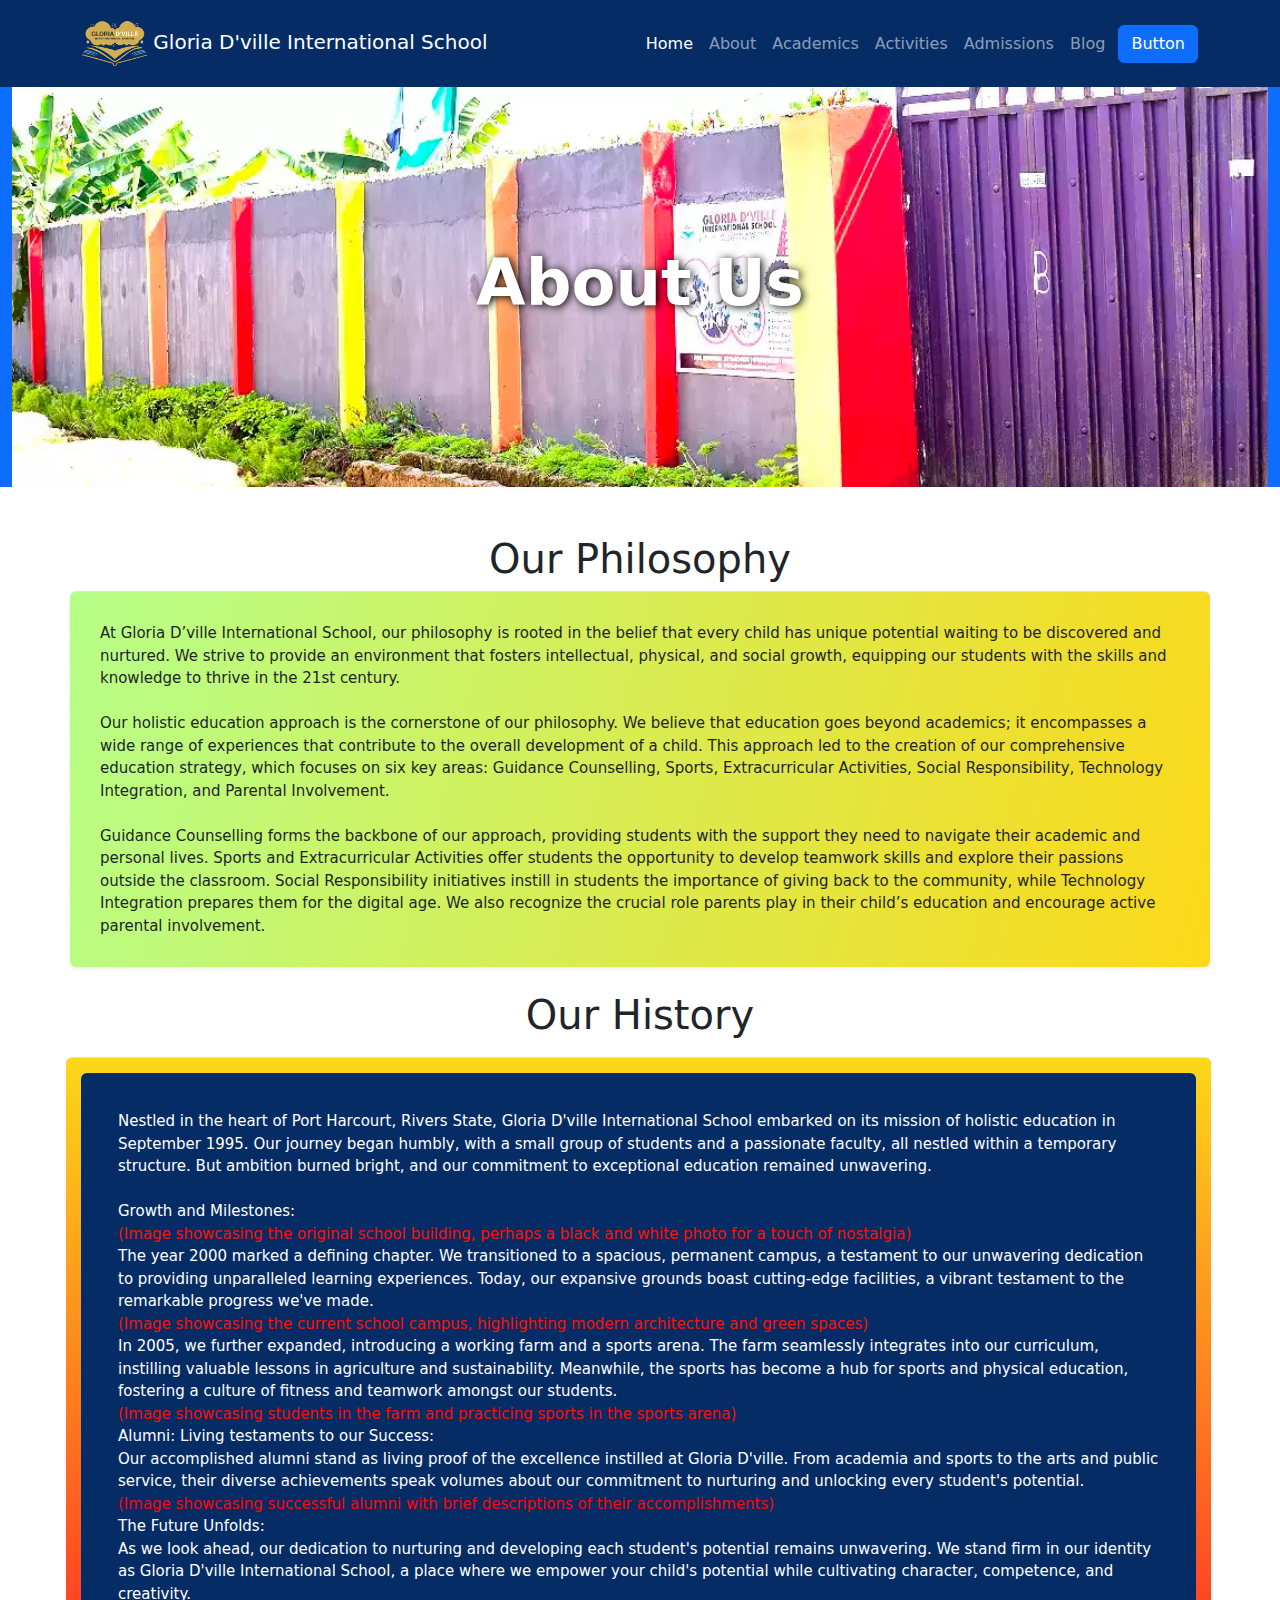
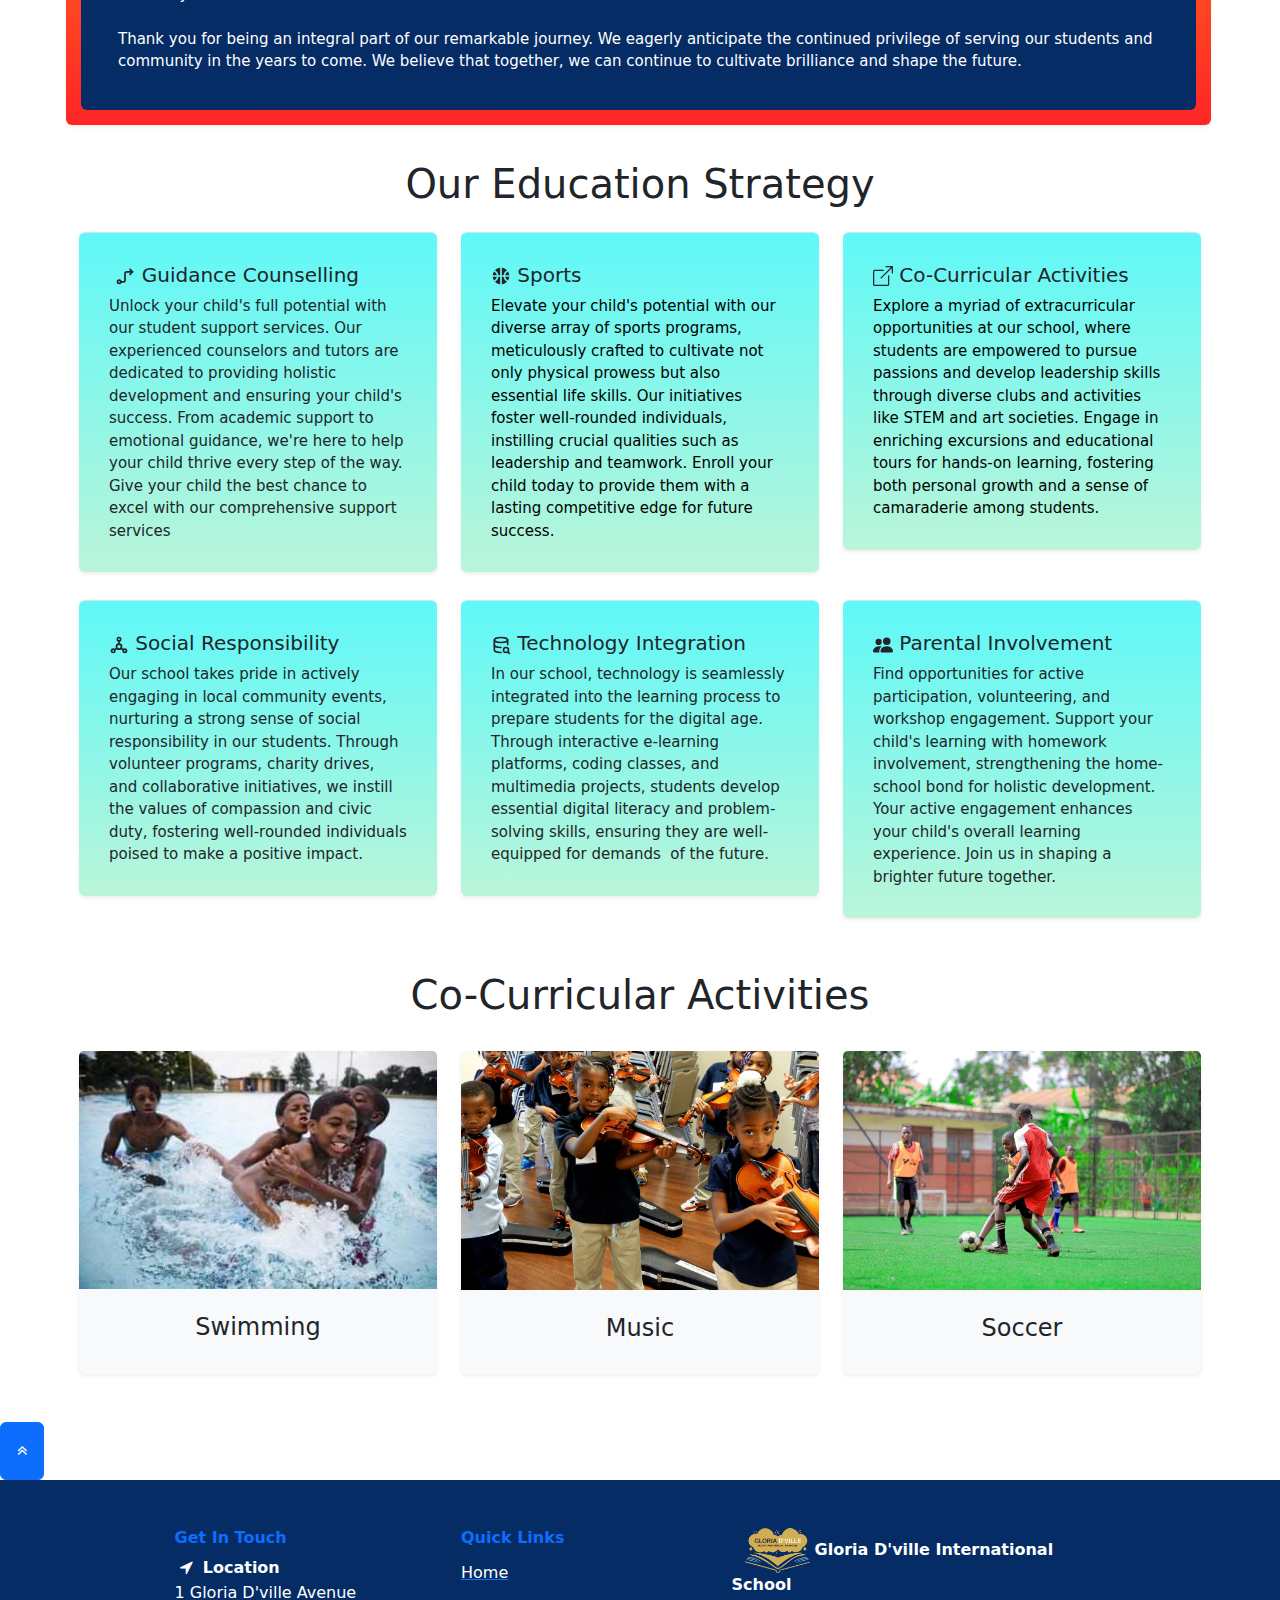
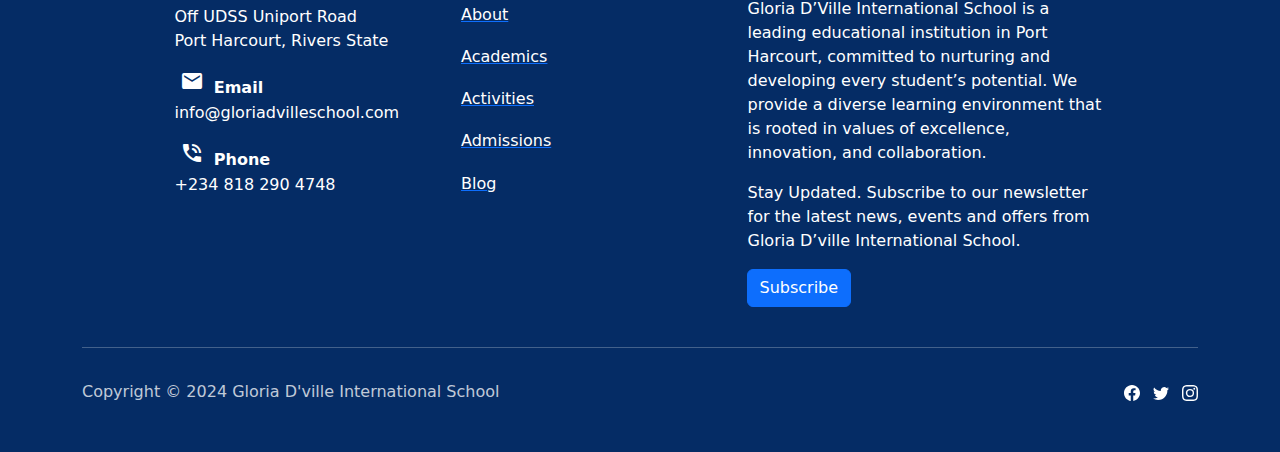
==== commit 97380a27: "Website updates." ====
--- a/about.html
+++ b/about.html
@@ -1,252 +1,311 @@
 <!DOCTYPE html>
-<html data-bs-theme="light" lang="en">
+<html data-bs-theme="auto" lang="en">
 
 <head>
     <meta charset="utf-8">
     <meta name="viewport" content="width=device-width, initial-scale=1.0, shrink-to-fit=no">
     <title>KidKinder - Kindergarten Website Template</title>
+    <script>
+        (function() {
+
+            // JavaScript snippet handling Dark/Light mode switching
+
+            const getStoredTheme = () => localStorage.getItem('theme');
+            const setStoredTheme = theme => localStorage.setItem('theme', theme);
+            const forcedTheme = document.documentElement.getAttribute('data-bss-forced-theme');
+
+            const getPreferredTheme = () => {
+
+                if (forcedTheme) return forcedTheme;
+
+                const storedTheme = getStoredTheme();
+                if (storedTheme) {
+                    return storedTheme;
+                }
+
+                const pageTheme = document.documentElement.getAttribute('data-bs-theme');
+
+                if (pageTheme) {
+                    return pageTheme;
+                }
+
+                return window.matchMedia('(prefers-color-scheme: dark)').matches ? 'dark' : 'light';
+            }
+
+            const setTheme = theme => {
+                if (theme === 'auto' && window.matchMedia('(prefers-color-scheme: dark)').matches) {
+                    document.documentElement.setAttribute('data-bs-theme', 'dark');
+                } else {
+                    document.documentElement.setAttribute('data-bs-theme', theme);
+                }
+            }
+
+            setTheme(getPreferredTheme());
+
+            const showActiveTheme = (theme, focus = false) => {
+                const themeSwitchers = [].slice.call(document.querySelectorAll('.theme-switcher'));
+
+                if (!themeSwitchers.length) return;
+
+                document.querySelectorAll('[data-bs-theme-value]').forEach(element => {
+                    element.classList.remove('active');
+                    element.setAttribute('aria-pressed', 'false');
+                });
+
+                for (const themeSwitcher of themeSwitchers) {
+
+                    const btnToActivate = themeSwitcher.querySelector('[data-bs-theme-value="' + theme + '"]');
+
+                    if (btnToActivate) {
+                        btnToActivate.classList.add('active');
+                        btnToActivate.setAttribute('aria-pressed', 'true');
+                    }
+                }
+            }
+
+            window.matchMedia('(prefers-color-scheme: dark)').addEventListener('change', () => {
+                const storedTheme = getStoredTheme();
+                if (storedTheme !== 'light' && storedTheme !== 'dark') {
+                    setTheme(getPreferredTheme());
+                }
+            });
+
+            window.addEventListener('DOMContentLoaded', () => {
+                showActiveTheme(getPreferredTheme());
+
+                document.querySelectorAll('[data-bs-theme-value]')
+                    .forEach(toggle => {
+                        toggle.addEventListener('click', (e) => {
+                            e.preventDefault();
+                            const theme = toggle.getAttribute('data-bs-theme-value');
+                            setStoredTheme(theme);
+                            setTheme(theme);
+                            showActiveTheme(theme);
+                        })
+                    })
+            });
+        })();
+    </script>
     <link rel="stylesheet" href="assets/bootstrap/css/bootstrap.min.css">
-    <link rel="stylesheet" href="assets/fonts/fontawesome-all.min.css">
+    <link rel="manifest" href="manifest.json" crossorigin="use-credentials">
     <link rel="stylesheet" href="assets/fonts/font-awesome.min.css">
-    <link rel="stylesheet" href="assets/fonts/fontawesome5-overrides.min.css">
+    <link rel="stylesheet" href="assets/fonts/material-icons.min.css">
     <link rel="stylesheet" href="assets/css/Hero-Carousel-images.css">
     <link rel="stylesheet" href="assets/css/Navbar-Right-Links-Dark-icons.css">
     <link rel="stylesheet" href="assets/css/styles.css">
 </head>
 
 <body>
-    <nav class="navbar navbar-expand-md bg-primary text-start py-3 navbar-dark">
-        <div class="container-fluid"><a class="navbar-brand d-flex align-items-center" href="#"></a><button data-bs-toggle="collapse" data-bs-target="#navcol-2" class="navbar-toggler"><span class="visually-hidden">Toggle navigation</span><span class="navbar-toggler-icon"></span></button><a class="navbar-brand text-start text-sm-center text-md-center d-flex align-items-center" href="#" style="padding: 14px 0px;height: 64.2188px;font-size: 20px;opacity: 1;filter: blur(0px);"><span class="d-flex justify-content-center align-items-center bs-icon-sm bs-icon-rounded bs-icon-primary me-2 bs-icon"><svg class="bi bi-bezier" xmlns="http://www.w3.org/2000/svg" width="1em" height="1em" fill="currentColor" viewbox="0 0 16 16"><path fill-rule="evenodd" d="M0 10.5A1.5 1.5 0 0 1 1.5 9h1A1.5 1.5 0 0 1 4 10.5v1A1.5 1.5 0 0 1 2.5 13h-1A1.5 1.5 0 0 1 0 11.5v-1zm1.5-.5a.5.5 0 0 0-.5.5v1a.5.5 0 0 0 .5.5h1a.5.5 0 0 0 .5-.5v-1a.5.5 0 0 0-.5-.5h-1zm10.5.5A1.5 1.5 0 0 1 13.5 9h1a1.5 1.5 0 0 1 1.5 1.5v1a1.5 1.5 0 0 1-1.5 1.5h-1a1.5 1.5 0 0 1-1.5-1.5v-1zm1.5-.5a.5.5 0 0 0-.5.5v1a.5.5 0 0 0 .5.5h1a.5.5 0 0 0 .5-.5v-1a.5.5 0 0 0-.5-.5h-1zM6 4.5A1.5 1.5 0 0 1 7.5 3h1A1.5 1.5 0 0 1 10 4.5v1A1.5 1.5 0 0 1 8.5 7h-1A1.5 1.5 0 0 1 6 5.5v-1zM7.5 4a.5.5 0 0 0-.5.5v1a.5.5 0 0 0 .5.5h1a.5.5 0 0 0 .5-.5v-1a.5.5 0 0 0-.5-.5h-1z"></path><path d="M6 4.5H1.866a1 1 0 1 0 0 1h2.668A6.517 6.517 0 0 0 1.814 9H2.5c.123 0 .244.015.358.043a5.517 5.517 0 0 1 3.185-3.185A1.503 1.503 0 0 1 6 5.5v-1zm3.957 1.358A1.5 1.5 0 0 0 10 5.5v-1h4.134a1 1 0 1 1 0 1h-2.668a6.517 6.517 0 0 1 2.72 3.5H13.5c-.123 0-.243.015-.358.043a5.517 5.517 0 0 0-3.185-3.185z"></path></svg></span><span class="fs-4 fw-bolder text-primary" style="font-family: Voltaire, sans-serif;font-weight: bold;font-size: 38px;color: rgb(255,255,255);"><span style="color: rgb(201, 222, 244);">Gloria D'ville International School</span></span></a>
-            <div class="collapse navbar-collapse justify-content-between flex-md-row" id="navbarCollapse-1">
-                <div class="mx-auto navbar-nav font-weight-bold py-0"><a class="nav-item nav-link" href="index.html">Home</a><a class="nav-item nav-link" href="about.html">About</a><a class="nav-item nav-link" href="class.html">Classes</a><a class="nav-item nav-link" href="team.html">Teachers</a><a class="nav-item nav-link" href="gallery.html">Gallery</a>
-                    <div class="nav-item dropdown">
-                        <div class="dropdown-menu rounded-0 m-0"><a class="dropdown-item" href="blog.html">Blog Grid</a><a class="dropdown-item" href="single.html">Blog Detail</a></div>
-                    </div><a class="nav-item nav-link" href="contact.html">Contact</a>
-                </div><a class="btn btn-primary px-4" role="button" href="" style="--bs-primary:#2966bf;--bs-primary-rgb:41,102,191;">Join Class</a>
-            </div>
-            <div class="collapse navbar-collapse" id="navcol-2">
-                <ul class="navbar-nav ms-auto">
-                    <li class="nav-item"></li>
-                    <li class="nav-item"></li>
-                    <li class="nav-item"></li>
-                </ul>
-            </div>
-        </div>
-    </nav>
-    <div class="container-fluid bg-primary mb-5">
-        <div class="fw-bolder d-flex flex-column justify-content-center align-items-center" style="min-height:400px;">
-            <h3 class="display-3 text-white font-weight-bold">About Us</h3>
-            <div class="text-white d-inline-flex">
-                <p class="m-0"><a class="text-white" href="">Home</a></p>
-                <p class="m-0 px-2">/</p>
-                <p class="m-0">About Us</p>
-            </div>
-        </div>
-    </div>
-    <div class="container-fluid pt-5">
-        <div class="container pb-3" style="padding-top: -35px;">
-            <h1 class="mb-4" style="text-align: center;margin-top: -35px;margin-bottom: 50px;padding-bottom: 23px;">Our Education Strategy</h1>
-            <div class="row">
-                <div class="col-md-6 col-lg-4 pb-1">
-                    <div class="bg-light shadow-sm d-flex border-top rounded mb-4" style="padding: 30px;background: linear-gradient(#85b6ff, #89b9ff), var(--bs-secondary-color);">
-                        <div class="pl-4">
-                            <h4>&nbsp;Guidance Counselling</h4>
-                            <p class="m-0" style="text-align: left;">Unlock your child's full potential with our student support services. Our experienced counselors and tutors are dedicated to providing holistic development and ensuring your child's success. From academic support to emotional guidance, we're here to help your child thrive every step of the way. Give your child the best chance to excel with our comprehensive support services</p>
-                        </div>
-                    </div>
-                </div>
-                <div class="col-md-6 col-lg-4 pb-1">
-                    <div class="bg-light shadow-sm d-flex border-top rounded mb-4" style="padding: 30px;background: linear-gradient(#85b6ff, #89b9ff), var(--bs-secondary-color);">
-                        <div class="pl-4">
-                            <h4>Sports</h4>
-                            <p class="m-0"><span style="color: rgb(0, 0, 0);">Elevate your child's potential with our diverse array of sports programs, meticulously crafted to cultivate not only physical prowess but also essential life skills. Whether it's soccer, athletics, etc., our initiatives foster well-rounded individuals, instilling crucial qualities such as leadership and teamwork. Enroll your child today to provide them with a lasting competitive edge for future success.</span></p>
-                        </div>
-                    </div>
-                </div>
-                <div class="col-md-6 col-lg-4 pb-1">
-                    <div class="bg-light shadow-sm d-flex border-top rounded mb-4" style="padding: 30px;background: linear-gradient(#85b6ff, #89b9ff), var(--bs-secondary-color);">
-                        <div class="pl-4">
-                            <h4>Extracurricular Activities</h4>
-                            <p class="m-0"><span style="color: rgb(0, 0, 0);">Explore a myriad of extracurricular opportunities at our school, where students are empowered to pursue passions and develop leadership skills through diverse clubs and activities like STEM and art societies. Engage in enriching excursions and educational tours for hands-on learning, fostering both personal growth and a sense of camaraderie among students.</span></p>
-                        </div>
-                    </div>
-                </div>
-                <div class="col-md-6 col-lg-4 pb-1">
-                    <div class="bg-light shadow-sm d-flex border-top rounded mb-4" style="padding: 30px;background: linear-gradient(#85b6ff, #89b9ff), var(--bs-secondary-color);">
-                        <div class="pl-4">
-                            <h4>Social Responsibility</h4>
-                            <p class="m-0">Our school takes pride in actively engaging in local community events, nurturing a strong sense of social responsibility in our students. Through volunteer programs, charity drives, and collaborative initiatives, we instill the values of compassion and civic duty, fostering well-rounded individuals poised to make a positive impact.</p>
-                        </div>
-                    </div>
-                </div>
-                <div class="col-md-6 col-lg-4 pb-1">
-                    <div class="bg-light shadow-sm d-flex border-top rounded mb-4" style="padding: 30px;background: linear-gradient(#85b6ff, #89b9ff), var(--bs-secondary-color);">
-                        <div class="pl-4">
-                            <h4>Technology Integration</h4>
-                            <p class="m-0">In our school, technology is seamlessly integrated into the learning process to prepare students for the digital age. Through interactive e-learning platforms, coding classes, and multimedia projects, students develop essential digital literacy and problem-solving skills, ensuring they are well-equipped for the demands of the modern world.</p>
-                        </div>
-                    </div>
-                </div>
-                <div class="col-md-6 col-lg-4 pb-1">
-                    <div class="bg-light shadow-sm d-flex border-top rounded mb-4" style="padding: 30px;background: linear-gradient(#85b6ff, #89b9ff), var(--bs-secondary-color);">
-                        <div class="pl-4">
-                            <h4>Parental Involvement</h4>
-                            <p class="m-0">Find opportunities for active participation, volunteering, and workshop engagement. Support your child's learning with homework involvement, strengthening the home-school bond for holistic development. Your active engagement enhances your child's overall learning experience. Join us in shaping a brighter future together.</p>
-                        </div>
-                    </div>
-                </div>
-            </div>
-        </div>
-    </div>
-    <div class="container-fluid py-5">
-        <div class="container">
-            <div class="row align-items-center">
-                <div class="col-lg-5"><img class="rounded img-fluid mb-5 mb-lg-0" src="assets/img/about-1.jpg" alt=""></div>
-                <div class="col-lg-7">
-                    <p class="section-title pr-5"><span class="pr-2">Learn About Us</span></p>
-                    <h1 class="mb-4">Best School For Your Kids</h1>
-                    <p>Invidunt lorem justo sanctus clita. Erat lorem labore ea, justo dolor lorem ipsum ut sed eos, ipsum et dolor kasd sit ea justo. Erat justo sed sed diam. Ea et erat ut sed diam sea ipsum est dolor</p>
-                    <div class="row pt-2 pb-4">
-                        <div class="col-6 col-md-4"><img class="rounded img-fluid" src="assets/img/about-2.jpg" alt=""></div>
-                        <div class="col-6 col-md-8">
-                            <ul class="list-inline m-0">
-                                <li class="list-inline-item py-2 border-top border-bottom"><i class="fa fa-check text-primary mr-3"></i>Labore eos amet dolor amet diam</li>
-                                <li class="list-inline-item py-2 border-bottom"><i class="fa fa-check text-primary mr-3"></i>Etsea et sit dolor amet ipsum</li>
-                                <li class="list-inline-item py-2 border-bottom"><i class="fa fa-check text-primary mr-3"></i>Diam dolor diam elitripsum vero.</li>
-                            </ul>
-                        </div>
-                    </div><a class="btn btn-primary mt-2 py-2 px-4" role="button" href="">Learn More</a>
-                </div>
-            </div>
-        </div>
-    </div>
-    <div class="container-fluid pt-5">
-        <div class="container pb-3">
-            <div class="row">
-                <div class="col-md-6 col-lg-4 pb-1">
-                    <div class="bg-light shadow-sm d-flex border-top rounded mb-4" style="padding:30px;"><i class="text-primary flaticon-050-fence h1 font-weight-normal mb-3"></i>
-                        <div class="pl-4">
-                            <h4>Play Ground</h4>
-                            <p class="m-0">Kasd labore kasd et dolor est rebum dolor ut, clita dolor vero lorem amet elitr vero...</p>
-                        </div>
-                    </div>
-                </div>
-                <div class="col-md-6 col-lg-4 pb-1">
-                    <div class="bg-light shadow-sm d-flex border-top rounded mb-4" style="padding:30px;"><i class="text-primary flaticon-022-drum h1 font-weight-normal mb-3"></i>
-                        <div class="pl-4">
-                            <h4>Music and Dance</h4>
-                            <p class="m-0">Kasd labore kasd et dolor est rebum dolor ut, clita dolor vero lorem amet elitr vero...</p>
-                        </div>
-                    </div>
-                </div>
-                <div class="col-md-6 col-lg-4 pb-1">
-                    <div class="bg-light shadow-sm d-flex border-top rounded mb-4" style="padding:30px;"><i class="text-primary flaticon-030-crayons h1 font-weight-normal mb-3"></i>
-                        <div class="pl-4">
-                            <h4>Arts and Crafts</h4>
-                            <p class="m-0">Kasd labore kasd et dolor est rebum dolor ut, clita dolor vero lorem amet elitr vero...</p>
-                        </div>
-                    </div>
-                </div>
-                <div class="col-md-6 col-lg-4 pb-1">
-                    <div class="bg-light shadow-sm d-flex border-top rounded mb-4" style="padding:30px;"><i class="text-primary flaticon-017-toy-car h1 font-weight-normal mb-3"></i>
-                        <div class="pl-4">
-                            <h4>Safe Transportation</h4>
-                            <p class="m-0">Kasd labore kasd et dolor est rebum dolor ut, clita dolor vero lorem amet elitr vero...</p>
-                        </div>
-                    </div>
-                </div>
-                <div class="col-md-6 col-lg-4 pb-1">
-                    <div class="bg-light shadow-sm d-flex border-top rounded mb-4" style="padding:30px;"><i class="text-primary flaticon-025-sandwich h1 font-weight-normal mb-3"></i>
-                        <div class="pl-4">
-                            <h4>Healthy food</h4>
-                            <p class="m-0">Kasd labore kasd et dolor est rebum dolor ut, clita dolor vero lorem amet elitr vero...</p>
-                        </div>
-                    </div>
-                </div>
-                <div class="col-md-6 col-lg-4 pb-1">
-                    <div class="bg-light shadow-sm d-flex border-top rounded mb-4" style="padding:30px;"><i class="text-primary flaticon-047-backpack h1 font-weight-normal mb-3"></i>
-                        <div class="pl-4">
-                            <h4>Educational Tour</h4>
-                            <p class="m-0">Kasd labore kasd et dolor est rebum dolor ut, clita dolor vero lorem amet elitr vero...</p>
-                        </div>
-                    </div>
-                </div>
-            </div>
-        </div>
-    </div>
-    <div class="container-fluid pt-5">
-        <div class="container">
-            <div class="text-center pb-2">
-                <p class="section-title px-5"><span class="px-2">Our Teachers</span></p>
-                <h1 class="mb-4">Meet Our Teachers</h1>
-            </div>
-            <div class="row">
-                <div class="col-md-6 col-lg-3 text-center team mb-5">
-                    <div class="position-relative overflow-hidden mb-4" style="border-radius:100%;"><img class="img-fluid w-100" src="team-1.jpg" alt="">
-                        <div class="d-flex justify-content-center align-items-center team-social w-100 h-100 position-absolute"><a class="btn btn-outline-light text-center mr-2 px-0" role="button" style="width:38px;height:38px;" href="#"><i class="fab fa-twitter"></i></a><a class="btn btn-outline-light text-center mr-2 px-0" role="button" style="width:38px;height:38px;" href="#"><i class="fab fa-facebook-f"></i></a><a class="btn btn-outline-light text-center px-0" role="button" style="width:38px;height:38px;" href="#"><i class="fab fa-linkedin-in"></i></a></div>
-                    </div>
-                    <h4>Julia Smith</h4><i>Music Teacher</i>
-                </div>
-                <div class="col-md-6 col-lg-3 text-center team mb-5">
-                    <div class="position-relative overflow-hidden mb-4" style="border-radius:100%;"><img class="img-fluid w-100" src="team-2.jpg" alt="">
-                        <div class="d-flex justify-content-center align-items-center team-social w-100 h-100 position-absolute"><a class="btn btn-outline-light text-center mr-2 px-0" role="button" style="width:38px;height:38px;" href="#"><i class="fab fa-twitter"></i></a><a class="btn btn-outline-light text-center mr-2 px-0" role="button" style="width:38px;height:38px;" href="#"><i class="fab fa-facebook-f"></i></a><a class="btn btn-outline-light text-center px-0" role="button" style="width:38px;height:38px;" href="#"><i class="fab fa-linkedin-in"></i></a></div>
-                    </div>
-                    <h4>Jhon Doe</h4><i>Language Teacher</i>
-                </div>
-                <div class="col-md-6 col-lg-3 text-center team mb-5">
-                    <div class="position-relative overflow-hidden mb-4" style="border-radius:100%;"><img class="img-fluid w-100" src="team-3.jpg" alt="">
-                        <div class="d-flex justify-content-center align-items-center team-social w-100 h-100 position-absolute"><a class="btn btn-outline-light text-center mr-2 px-0" role="button" style="width:38px;height:38px;" href="#"><i class="fab fa-twitter"></i></a><a class="btn btn-outline-light text-center mr-2 px-0" role="button" style="width:38px;height:38px;" href="#"><i class="fab fa-facebook-f"></i></a><a class="btn btn-outline-light text-center px-0" role="button" style="width:38px;height:38px;" href="#"><i class="fab fa-linkedin-in"></i></a></div>
-                    </div>
-                    <h4>Mollie Ross</h4><i>Dance Teacher</i>
-                </div>
-                <div class="col-md-6 col-lg-3 text-center team mb-5">
-                    <div class="position-relative overflow-hidden mb-4" style="border-radius:100%;"><img class="img-fluid w-100" src="team-4.jpg" alt="">
-                        <div class="d-flex justify-content-center align-items-center team-social w-100 h-100 position-absolute"><a class="btn btn-outline-light text-center mr-2 px-0" role="button" style="width:38px;height:38px;" href="#"><i class="fab fa-twitter"></i></a><a class="btn btn-outline-light text-center mr-2 px-0" role="button" style="width:38px;height:38px;" href="#"><i class="fab fa-facebook-f"></i></a><a class="btn btn-outline-light text-center px-0" role="button" style="width:38px;height:38px;" href="#"><i class="fab fa-linkedin-in"></i></a></div>
-                    </div>
-                    <h4>Donald John</h4><i>Art Teacher</i>
-                </div>
-            </div>
-        </div>
-    </div><a class="btn btn-primary p-3 back-to-top" role="button" href="#"><i class="fa fa-angle-double-up"></i></a>
-    <nav class="navbar navbar-expand-md fixed-top bg-dark py-3" data-bs-theme="dark" style="--bs-dark: #000080;--bs-dark-rgb: 0,0,128;">
-        <div class="container"><a class="navbar-brand d-flex align-items-center" href="#"><span class="bs-icon-sm bs-icon-rounded bs-icon-primary d-flex justify-content-center align-items-center me-2 bs-icon"><svg xmlns="http://www.w3.org/2000/svg" width="1em" height="1em" fill="currentColor" viewBox="0 0 16 16" class="bi bi-bezier">
-                        <path fill-rule="evenodd" d="M0 10.5A1.5 1.5 0 0 1 1.5 9h1A1.5 1.5 0 0 1 4 10.5v1A1.5 1.5 0 0 1 2.5 13h-1A1.5 1.5 0 0 1 0 11.5zm1.5-.5a.5.5 0 0 0-.5.5v1a.5.5 0 0 0 .5.5h1a.5.5 0 0 0 .5-.5v-1a.5.5 0 0 0-.5-.5zm10.5.5A1.5 1.5 0 0 1 13.5 9h1a1.5 1.5 0 0 1 1.5 1.5v1a1.5 1.5 0 0 1-1.5 1.5h-1a1.5 1.5 0 0 1-1.5-1.5zm1.5-.5a.5.5 0 0 0-.5.5v1a.5.5 0 0 0 .5.5h1a.5.5 0 0 0 .5-.5v-1a.5.5 0 0 0-.5-.5zM6 4.5A1.5 1.5 0 0 1 7.5 3h1A1.5 1.5 0 0 1 10 4.5v1A1.5 1.5 0 0 1 8.5 7h-1A1.5 1.5 0 0 1 6 5.5zM7.5 4a.5.5 0 0 0-.5.5v1a.5.5 0 0 0 .5.5h1a.5.5 0 0 0 .5-.5v-1a.5.5 0 0 0-.5-.5z"></path>
-                        <path d="M6 4.5H1.866a1 1 0 1 0 0 1h2.668A6.517 6.517 0 0 0 1.814 9H2.5c.123 0 .244.015.358.043a5.517 5.517 0 0 1 3.185-3.185A1.503 1.503 0 0 1 6 5.5zm3.957 1.358A1.5 1.5 0 0 0 10 5.5v-1h4.134a1 1 0 1 1 0 1h-2.668a6.517 6.517 0 0 1 2.72 3.5H13.5c-.123 0-.243.015-.358.043a5.517 5.517 0 0 0-3.185-3.185z"></path>
-                    </svg></span><span>Gloria D'ville International School</span></a><button data-bs-toggle="collapse" class="navbar-toggler" data-bs-target="#navcol-5"><span class="visually-hidden">Toggle navigation</span><span class="navbar-toggler-icon"></span></button>
-            <div class="collapse navbar-collapse" id="navcol-5">
+    <nav class="navbar navbar-expand-md sticky-top py-3" style="--bs-dark: #052c650;--bs-dark-rgb: 0,0,128;background: rgb(5,44,101);" data-bs-theme="dark">
+        <div class="container"><a class="navbar-brand d-flex align-items-center" href="#"><span><img src="assets/img/Glori%20dville%20logo.png" style="width: 65px;" width="65" height="45">&nbsp;Gloria D'ville International School</span></a><button data-bs-toggle="collapse" class="navbar-toggler" data-bs-target="#navcol-3"><span class="visually-hidden">Toggle navigation</span><span class="navbar-toggler-icon"></span></button>
+            <div class="collapse navbar-collapse" id="navcol-3">
                 <ul class="navbar-nav ms-auto">
                     <li class="nav-item"><a class="nav-link active" href="index.html">Home</a></li>
                     <li class="nav-item"><a class="nav-link" href="about.html">About</a></li>
                     <li class="nav-item"><a class="nav-link" href="#">Academics</a></li>
                     <li class="nav-item"><a class="nav-link" href="#">Activities</a></li>
                     <li class="nav-item"><a class="nav-link" href="#">Admissions</a></li>
-                    <li class="nav-item"><a class="nav-link" href="#">Blog</a></li>
-                </ul><a class="btn btn-primary ms-md-2" role="button" href="#">Contact</a>
-            </div>
+                    <li class="nav-item"><a class="nav-link" href="#">Blog&nbsp;</a></li>
+                </ul><button class="btn btn-primary d-none ms-md-2" type="submit"><strong>Register</strong></button>
+            </div><button class="btn btn-primary" type="button">Button</button>
         </div>
     </nav>
-    <footer style="background: #052c65;color: var(--bs-body-bg);">
+    <div class="container-fluid bg-primary mb-5" style="background: url(&quot;https://cdn.bootstrapstudio.io/placeholders/1400x800.png&quot;);">
+        <div class="d-flex flex-column justify-content-center align-items-center" style="min-height: 400px;background: url(&quot;assets/img/School_front_old.webp&quot;);background-size: cover;">
+            <h3 class="display-3 text-white font-weight-bold" style="font-family: inherit;font-weight: bold;text-shadow: 2px 1px 9px var(--bs-emphasis-color);">About Us</h3>
+            <div class="text-white d-inline-flex"></div>
+        </div>
+    </div>
+    <h1 style="text-align: center;">Our Philosophy</h1>
+    <div class="col">
+        <div class="container bg-light shadow-sm d-flex border-top rounded mb-4" style="padding: 30px;background: linear-gradient(-75deg, #fcd818, #b6ff89 100%), var(--bs-secondary-color);">
+            <div class="pl-4">
+                <p class="m-0" style="text-align: left;font-size: 15px;">At Gloria D’ville International School, our philosophy is rooted in the belief that every child has unique potential waiting to be discovered and nurtured. We strive to provide an environment that fosters intellectual, physical, and social growth, equipping our students with the skills and knowledge to thrive in the 21st century.<br><br>Our holistic education approach is the cornerstone of our philosophy. We believe that education goes beyond academics; it encompasses a wide range of experiences that contribute to the overall development of a child. This approach led to the creation of our comprehensive education strategy, which focuses on six key areas: Guidance Counselling, Sports, Extracurricular Activities, Social Responsibility, Technology Integration, and Parental Involvement.<br><br>Guidance Counselling forms the backbone of our approach, providing students with the support they need to navigate their academic and personal lives. Sports and Extracurricular Activities offer students the opportunity to develop teamwork skills and explore their passions outside the classroom. Social Responsibility initiatives instill in students the importance of giving back to the community, while Technology Integration prepares them for the digital age. We also recognize the crucial role parents play in their child’s education and encourage active parental involvement.</p>
+            </div>
+        </div>
+    </div>
+    <h1 style="margin-top: 7px;margin-bottom: 18px;text-align: center;">Our History</h1>
+    <div class="container">
+        <div class="row">
+            <div class="col">
+                <section class="bg-light shadow-sm d-flex border-top rounded mb-4" style="padding: 15px;background: linear-gradient(#fcd818, #ff2525 100%), var(--bs-secondary-color);margin: 0px;margin-left: -13px;margin-right: -10px;">
+                    <div>
+                        <p class="m-0" style="text-align: left;background: #052c65;color: var(--bs-body-bg);padding: 37px;font-size: 15px;border-top-left-radius: 6px;border-top-right-radius: 6px;border-bottom-right-radius: 6px;border-bottom-left-radius: 6px;">Nestled in the heart of Port Harcourt, Rivers State, Gloria D'ville International School embarked on its mission of holistic education in September 1995. Our journey began humbly, with a small group of students and a passionate faculty, all nestled within a temporary structure. But ambition burned bright, and our commitment to exceptional education remained unwavering.<br><br>Growth and Milestones:&nbsp;&nbsp;<br><span style="color: rgb(255, 15, 0);">(Image showcasing the original school building, perhaps a black and white photo for a touch of nostalgia)</span><br>The year 2000 marked a defining chapter. We transitioned to a spacious, permanent campus, a testament to our unwavering dedication to providing unparalleled learning experiences. Today, our expansive grounds boast cutting-edge facilities, a vibrant testament to the remarkable progress we've made.<br><span style="color: rgb(255, 15, 0);">(Image showcasing the current school campus, highlighting modern architecture and green spaces)</span><br>In 2005, we further expanded, introducing a working farm and a sports arena. The farm seamlessly integrates into our curriculum, instilling valuable lessons in agriculture and sustainability. Meanwhile, the sports has become a hub for sports and physical education, fostering a culture of fitness and teamwork amongst our students.<br><span style="color: rgb(255, 11, 0);">(Image showcasing students in the farm and practicing sports in the sports arena)</span><br>Alumni: Living testaments to our Success:<br>Our accomplished alumni stand as living proof of the excellence instilled at Gloria D'ville. From academia and sports to the arts and public service, their diverse achievements speak volumes about our commitment to nurturing and unlocking every student's potential.<br><span style="color: rgb(254, 4, 4);">(Image showcasing successful alumni with brief descriptions of their accomplishments)</span><br>The Future Unfolds:<br>As we look ahead, our dedication to nurturing and developing each student's potential remains unwavering. We stand firm in our identity as Gloria D'ville International School, a place where we empower your child's potential while cultivating character, competence, and creativity.<br><br>Thank you for being an integral part of our remarkable journey. We eagerly anticipate the continued privilege of serving our students and community in the years to come. We believe that together, we can continue to cultivate brilliance and shape the future.</p>
+                    </div>
+                </section>
+            </div>
+        </div>
+    </div>
+    <div class="container-fluid pt-5">
+        <div class="container pb-3" style="padding-top: -35px;">
+            <h1 class="mb-4" style="text-align: center;margin-top: -37px;margin-bottom: inherit;padding-bottom: -34px;">Our Education Strategy</h1>
+            <div class="row">
+                <div class="col-md-6 col-lg-4 pb-1">
+                    <div class="bg-light shadow-sm d-flex border-top rounded mb-4" style="padding: 30px;background: linear-gradient(#5ff8f8, #baf5d9), var(--bs-secondary-color);">
+                        <div class="pl-4">
+                            <h5>&nbsp;<svg xmlns="http://www.w3.org/2000/svg" width="1em" height="1em" viewBox="0 0 24 24" stroke-width="2" stroke="currentColor" fill="none" stroke-linecap="round" stroke-linejoin="round" class="icon icon-tabler icon-tabler-arrow-guide">
+                                    <path stroke="none" d="M0 0h24v24H0z" fill="none"></path>
+                                    <path d="M5 19m-2 0a2 2 0 1 0 4 0a2 2 0 1 0 -4 0"></path>
+                                    <path d="M7 19h3a2 2 0 0 0 2 -2v-8a2 2 0 0 1 2 -2h7"></path>
+                                    <path d="M18 4l3 3l-3 3"></path>
+                                </svg>&nbsp;Guidance Counselling</h5>
+                            <p class="m-0" style="text-align: left;font-size: 15px;">Unlock your child's full potential with our student support services. Our experienced counselors and tutors are dedicated to providing holistic development and ensuring your child's success. From academic support to emotional guidance, we're here to help your child thrive every step of the way. Give your child the best chance to excel with our comprehensive support services</p>
+                        </div>
+                    </div>
+                </div>
+                <div class="col-md-6 col-lg-4 pb-1">
+                    <div class="bg-light shadow-sm d-flex border-top rounded mb-4" style="padding: 30px;background: linear-gradient(#5ff8f8, #baf5d9), var(--bs-secondary-color);">
+                        <div class="pl-4">
+                            <h5><svg xmlns="http://www.w3.org/2000/svg" enable-background="new 0 0 24 24" height="1em" viewBox="0 0 24 24" width="1em" fill="currentColor">
+                                    <g>
+                                        <rect fill="none" height="24" width="24"></rect>
+                                    </g>
+                                    <g>
+                                        <g>
+                                            <g>
+                                                <path d="M17.09,11h4.86c-0.16-1.61-0.71-3.11-1.54-4.4C18.68,7.43,17.42,9.05,17.09,11z"></path>
+                                            </g>
+                                            <g>
+                                                <path d="M6.91,11C6.58,9.05,5.32,7.43,3.59,6.6C2.76,7.89,2.21,9.39,2.05,11H6.91z"></path>
+                                            </g>
+                                            <g>
+                                                <path d="M15.07,11c0.32-2.59,1.88-4.79,4.06-6c-1.6-1.63-3.74-2.71-6.13-2.95V11H15.07z"></path>
+                                            </g>
+                                            <g>
+                                                <path d="M8.93,11H11V2.05C8.61,2.29,6.46,3.37,4.87,5C7.05,6.21,8.61,8.41,8.93,11z"></path>
+                                            </g>
+                                            <g>
+                                                <path d="M15.07,13H13v8.95c2.39-0.24,4.54-1.32,6.13-2.95C16.95,17.79,15.39,15.59,15.07,13z"></path>
+                                            </g>
+                                            <g>
+                                                <path d="M3.59,17.4c1.72-0.83,2.99-2.46,3.32-4.4H2.05C2.21,14.61,2.76,16.11,3.59,17.4z"></path>
+                                            </g>
+                                            <g>
+                                                <path d="M17.09,13c0.33,1.95,1.59,3.57,3.32,4.4c0.83-1.29,1.38-2.79,1.54-4.4H17.09z"></path>
+                                            </g>
+                                            <g>
+                                                <path d="M8.93,13c-0.32,2.59-1.88,4.79-4.06,6c1.6,1.63,3.74,2.71,6.13,2.95V13H8.93z"></path>
+                                            </g>
+                                        </g>
+                                    </g>
+                                </svg>&nbsp;Sports</h5>
+                            <p class="m-0" style="font-size: 15px;"><span style="color: rgb(0, 0, 0);">Elevate your child's potential with our diverse array of sports programs, meticulously crafted to cultivate not only physical prowess but also essential life skills. Our initiatives foster well-rounded individuals, instilling crucial qualities such as leadership and teamwork. Enroll your child today to provide them with a lasting competitive edge for future success.</span></p>
+                        </div>
+                    </div>
+                </div>
+                <div class="col-md-6 col-lg-4 pb-1">
+                    <div class="bg-light shadow-sm d-flex border-top rounded mb-4" style="padding: 30px;background: linear-gradient(#5ff8f8, #baf5d9), var(--bs-secondary-color);">
+                        <div class="pl-4">
+                            <h5><svg xmlns="http://www.w3.org/2000/svg" width="1em" height="1em" fill="currentColor" viewBox="0 0 16 16" class="bi bi-box-arrow-up-right">
+                                    <path fill-rule="evenodd" d="M8.636 3.5a.5.5 0 0 0-.5-.5H1.5A1.5 1.5 0 0 0 0 4.5v10A1.5 1.5 0 0 0 1.5 16h10a1.5 1.5 0 0 0 1.5-1.5V7.864a.5.5 0 0 0-1 0V14.5a.5.5 0 0 1-.5.5h-10a.5.5 0 0 1-.5-.5v-10a.5.5 0 0 1 .5-.5h6.636a.5.5 0 0 0 .5-.5"></path>
+                                    <path fill-rule="evenodd" d="M16 .5a.5.5 0 0 0-.5-.5h-5a.5.5 0 0 0 0 1h3.793L6.146 9.146a.5.5 0 1 0 .708.708L15 1.707V5.5a.5.5 0 0 0 1 0z"></path>
+                                </svg>&nbsp;Co-Curricular Activities</h5>
+                            <p class="m-0" style="font-size: 15px;"><span style="color: rgb(0, 0, 0);">Explore a myriad of extracurricular opportunities at our school, where students are empowered to pursue passions and develop leadership skills through diverse clubs and activities like STEM and art societies. Engage in enriching excursions and educational tours for hands-on learning, fostering both personal growth and a sense of camaraderie among students.</span></p>
+                        </div>
+                    </div>
+                </div>
+                <div class="col-md-6 col-lg-4 pb-1">
+                    <div class="bg-light shadow-sm d-flex border-top rounded mb-4" style="padding: 30px;background: linear-gradient(#5ff8f8, #baf5d9), var(--bs-secondary-color);">
+                        <div class="pl-4">
+                            <h5><svg xmlns="http://www.w3.org/2000/svg" width="1em" height="1em" viewBox="0 0 24 24" stroke-width="2" stroke="currentColor" fill="none" stroke-linecap="round" stroke-linejoin="round" class="icon icon-tabler icon-tabler-social">
+                                    <path stroke="none" d="M0 0h24v24H0z" fill="none"></path>
+                                    <path d="M12 5m-2 0a2 2 0 1 0 4 0a2 2 0 1 0 -4 0"></path>
+                                    <path d="M5 19m-2 0a2 2 0 1 0 4 0a2 2 0 1 0 -4 0"></path>
+                                    <path d="M19 19m-2 0a2 2 0 1 0 4 0a2 2 0 1 0 -4 0"></path>
+                                    <path d="M12 14m-3 0a3 3 0 1 0 6 0a3 3 0 1 0 -6 0"></path>
+                                    <path d="M12 7l0 4"></path>
+                                    <path d="M6.7 17.8l2.8 -2"></path>
+                                    <path d="M17.3 17.8l-2.8 -2"></path>
+                                </svg>&nbsp;Social Responsibility</h5>
+                            <p class="m-0" style="font-size: 15px;">Our school takes pride in actively engaging in local community events, nurturing a strong sense of social responsibility in our students. Through volunteer programs, charity drives, and collaborative initiatives, we instill the values of compassion and civic duty, fostering well-rounded individuals poised to make a positive impact.</p>
+                        </div>
+                    </div>
+                </div>
+                <div class="col-md-6 col-lg-4 pb-1">
+                    <div class="bg-light shadow-sm d-flex border-top rounded mb-4" style="padding: 30px;background: linear-gradient(#5ff8f8, #baf5d9), var(--bs-secondary-color);">
+                        <div class="pl-4">
+                            <h5><svg xmlns="http://www.w3.org/2000/svg" width="1em" height="1em" viewBox="0 0 24 24" stroke-width="2" stroke="currentColor" fill="none" stroke-linecap="round" stroke-linejoin="round" class="icon icon-tabler icon-tabler-database-search">
+                                    <path stroke="none" d="M0 0h24v24H0z" fill="none"></path>
+                                    <path d="M4 6c0 1.657 3.582 3 8 3s8 -1.343 8 -3s-3.582 -3 -8 -3s-8 1.343 -8 3"></path>
+                                    <path d="M4 6v6c0 1.657 3.582 3 8 3m8 -3.5v-5.5"></path>
+                                    <path d="M4 12v6c0 1.657 3.582 3 8 3"></path>
+                                    <path d="M18 18m-3 0a3 3 0 1 0 6 0a3 3 0 1 0 -6 0"></path>
+                                    <path d="M20.2 20.2l1.8 1.8"></path>
+                                </svg>&nbsp;Technology Integration</h5>
+                            <p class="m-0" style="font-size: 15px;">In our school, technology is seamlessly integrated into the learning process to prepare students for the digital age. Through interactive e-learning platforms, coding classes, and multimedia projects, students develop essential digital literacy and problem-solving skills, ensuring they are well-equipped for demands&nbsp; of the future.</p>
+                        </div>
+                    </div>
+                </div>
+                <div class="col-md-6 col-lg-4 pb-1">
+                    <div class="bg-light shadow-sm d-flex border-top rounded mb-4" style="padding: 30px;background: linear-gradient(#5ff8f8, #baf5d9), var(--bs-secondary-color);">
+                        <div class="pl-4">
+                            <h5><svg xmlns="http://www.w3.org/2000/svg" width="1em" height="1em" fill="currentColor" viewBox="0 0 16 16" class="bi bi-people-fill">
+                                    <path d="M7 14s-1 0-1-1 1-4 5-4 5 3 5 4-1 1-1 1zm4-6a3 3 0 1 0 0-6 3 3 0 0 0 0 6m-5.784 6A2.238 2.238 0 0 1 5 13c0-1.355.68-2.75 1.936-3.72A6.325 6.325 0 0 0 5 9c-4 0-5 3-5 4s1 1 1 1zM4.5 8a2.5 2.5 0 1 0 0-5 2.5 2.5 0 0 0 0 5"></path>
+                                </svg>&nbsp;Parental Involvement</h5>
+                            <p class="m-0" style="font-size: 15px;">Find opportunities for active participation, volunteering, and workshop engagement. Support your child's learning with homework involvement, strengthening the home-school bond for holistic development. Your active engagement enhances your child's overall learning experience. Join us in shaping a brighter future together.</p>
+                        </div>
+                    </div>
+                </div>
+            </div>
+        </div>
+    </div>
+    <div class="container-fluid pt-5" style="margin-top: -39px;">
+        <div class="text-center pb-2" style="padding-right: 12px;padding-left: 12px;padding-bottom: 0px;">
+            <h1 class="mb-4">Co-Curricular Activities</h1>
+        </div>
+        <div class="container">
+            <div class="row">
+                <div class="col-lg-4 mb-5">
+                    <div class="card bg-light border-0 shadow-sm pb-2"><img class="card-img-top w-100 d-block card-img-top mb-2" src="assets/img/Swimming%201.jpg" alt="">
+                        <div class="card-body text-center">
+                            <h4 class="card-title">Swimming</h4>
+                            <p class="card-text"></p>
+                        </div>
+                    </div>
+                </div>
+                <div class="col-lg-4 mb-5">
+                    <div class="card bg-light border-0 shadow-sm pb-2"><img class="card-img-top w-100 d-block card-img-top mb-2" src="assets/img/Violin%202.webp" alt="">
+                        <div class="card-body text-center">
+                            <h4 class="card-title">Music</h4>
+                        </div>
+                    </div>
+                </div>
+                <div class="col-lg-4 mb-5">
+                    <div class="card bg-light border-0 shadow-sm pb-2"><img class="card-img-top w-100 d-block card-img-top mb-2" src="assets/img/pexels-photo-9263773.jpeg" alt="">
+                        <div class="card-body text-center">
+                            <h4 class="card-title">Soccer</h4>
+                        </div>
+                    </div>
+                </div>
+            </div>
+        </div>
+    </div><a class="btn btn-primary p-3 back-to-top" role="button" href="#"><i class="fa fa-angle-double-up"></i></a>
+    <footer style="background: #052c65;color: var(--bs-body-bg);margin-top: 0px;">
         <div class="container py-4 py-lg-5" style="--bs-primary: #0d6efd;--bs-primary-rgb: 13,110,253;--bs-secondary: #6c757d;--bs-secondary-rgb: 108,117,125;background: #052c65;">
             <div class="row justify-content-center">
                 <div class="col-sm-4 col-md-3 text-center text-lg-start d-flex flex-column item" style="color: var(--bs-body-bg);">
-                    <h3 class="fs-6" style="font-weight: bold;">Services</h3>
-                    <ul class="list-unstyled">
-                        <li><a class="link-secondary" href="#"><span style="color: rgb(255, 255, 255);">Web design</span></a></li>
-                        <li><a class="link-secondary" href="#" style="color: var(--bs-body-bg);"><span style="color: rgb(255, 255, 255);">Development</span></a></li>
-                        <li><a class="link-secondary" href="#"><span style="color: rgb(255, 255, 255);">Hosting</span></a></li>
-                    </ul>
+                    <h3 class="fs-6" style="font-weight: bold;color: rgb(13,110,253);">Get In Touch</h3>
+                    <p>&nbsp;<i class="fa fa-location-arrow"></i>&nbsp; <strong>Location</strong></p>
+                    <p style="margin-top: -15px;">1 Gloria D'ville Avenue&nbsp;<br>Off UDSS Uniport Road<br>Port Harcourt, Rivers State</p>
+                    <p>&nbsp;<i class="material-icons">email</i>&nbsp; <strong>Email</strong></p>
+                    <p style="margin-top: -15px;">info@gloriadvilleschool.com</p>
+                    <p>&nbsp;<i class="material-icons">phone_in_talk</i>&nbsp; <strong>Phone</strong></p>
+                    <p style="margin-top: -15px;">+234 818 290 4748</p>
                 </div>
                 <div class="col-sm-4 col-md-3 text-center text-lg-start d-flex flex-column item">
-                    <h3 class="fs-6" style="font-weight: bold;">About</h3>
-                    <ul class="list-unstyled">
-                        <li><a class="link-secondary" href="#"><span style="color: rgb(255, 255, 255);">Company</span></a></li>
-                        <li><a class="link-secondary" href="#"><span style="color: rgb(255, 255, 255);">Team</span></a></li>
-                        <li><a class="link-secondary" href="#"><span style="color: rgb(255, 255, 255);">Legacy</span></a></li>
-                    </ul>
-                </div>
-                <div class="col-lg-3 col-xl-4 text-center text-lg-start d-flex flex-column align-items-center order-first align-items-lg-start order-lg-last item social" style="color: var(--bs-body-bg);"><span style="margin-left: -29px;"><img src="assets/img/Glori%20dville%20logo.png" style="width: 65px;" width="65" height="45">&nbsp;<strong>Gloria D'ville International School</strong></span>
-                    <div class="fw-bold d-flex align-items-center mb-2"></div>
-                    <p class="text-muted copyright" style="margin-left: -22px;"><span style="color: rgba(255, 255, 255, 0.75);">Sem eleifend donec molestie, integer quisque orci aliquam.</span></p>
+                    <h3 class="fs-6" style="font-weight: bold;color: rgb(13,110,253);">Quick Links</h3>
+                    <h6 style="margin-bottom: 16px;padding-top: 7px;"><a href="index.html"><span style="color: rgb(255, 255, 255);">Home</span></a></h6>
+                    <h6 style="margin-bottom: 16px;padding-top: 7px;"><a href="index.html"><span style="color: rgb(255, 255, 255);">About</span></a></h6>
+                    <h6 style="margin-bottom: 16px;padding-top: 7px;"><a href="#"><span style="color: rgb(255, 255, 255);">Academics</span></a></h6>
+                    <h6 style="margin-bottom: 16px;padding-top: 7px;"><a href="#"><span style="color: rgb(255, 255, 255);">Activities</span></a></h6>
+                    <h6 style="margin-bottom: 16px;padding-top: 7px;"><a href="#"><span style="color: rgb(255, 255, 255);">Admissions</span></a></h6>
+                    <h6 style="margin-bottom: 16px;padding-top: 7px;"><a href="#"><span style="color: rgb(255, 255, 255);">Blog</span></a></h6>
+                </div>
+                <div class="col-lg-3 col-xl-4 text-center text-lg-start d-flex flex-column align-items-center order-first align-items-lg-start order-lg-last item social" style="color: var(--bs-body-bg);"><span style="margin-left: -16px;"><img src="assets/img/Glori%20dville%20logo.png" style="width: 65px;margin-left: 13px;" width="65" height="45">&nbsp;<strong>Gloria D'ville International School</strong></span>
+                    <p style="padding-right: 3px;">Gloria D’Ville International School is a leading educational institution in Port Harcourt, committed to nurturing and developing every student’s potential. We provide a diverse learning environment that is rooted in values of excellence, innovation, and collaboration.</p>
+                    <p style="padding-right: 3px;">Stay Updated. Subscribe to our newsletter for the latest news, events and offers from Gloria D’ville International School.&nbsp; &nbsp;</p>
+                    <div class="fw-bold d-flex align-items-center mb-2" style="margin-left: 13px;"><button class="btn btn-primary" type="button" style="margin-left: -14px;">Subscribe</button></div>
+                    <p class="text-muted copyright" style="margin-left: 13px;"></p>
                 </div>
             </div>
             <hr>
--- a/assets/css/styles.css
+++ b/assets/css/styles.css
@@ -30,3 +30,9 @@
   }
 }
 
+@media (min-width:1200px) {
+  .container, .container-lg, .container-md, .container-sm, .container-xl {
+    max-width: 1140px;
+  }
+}
+
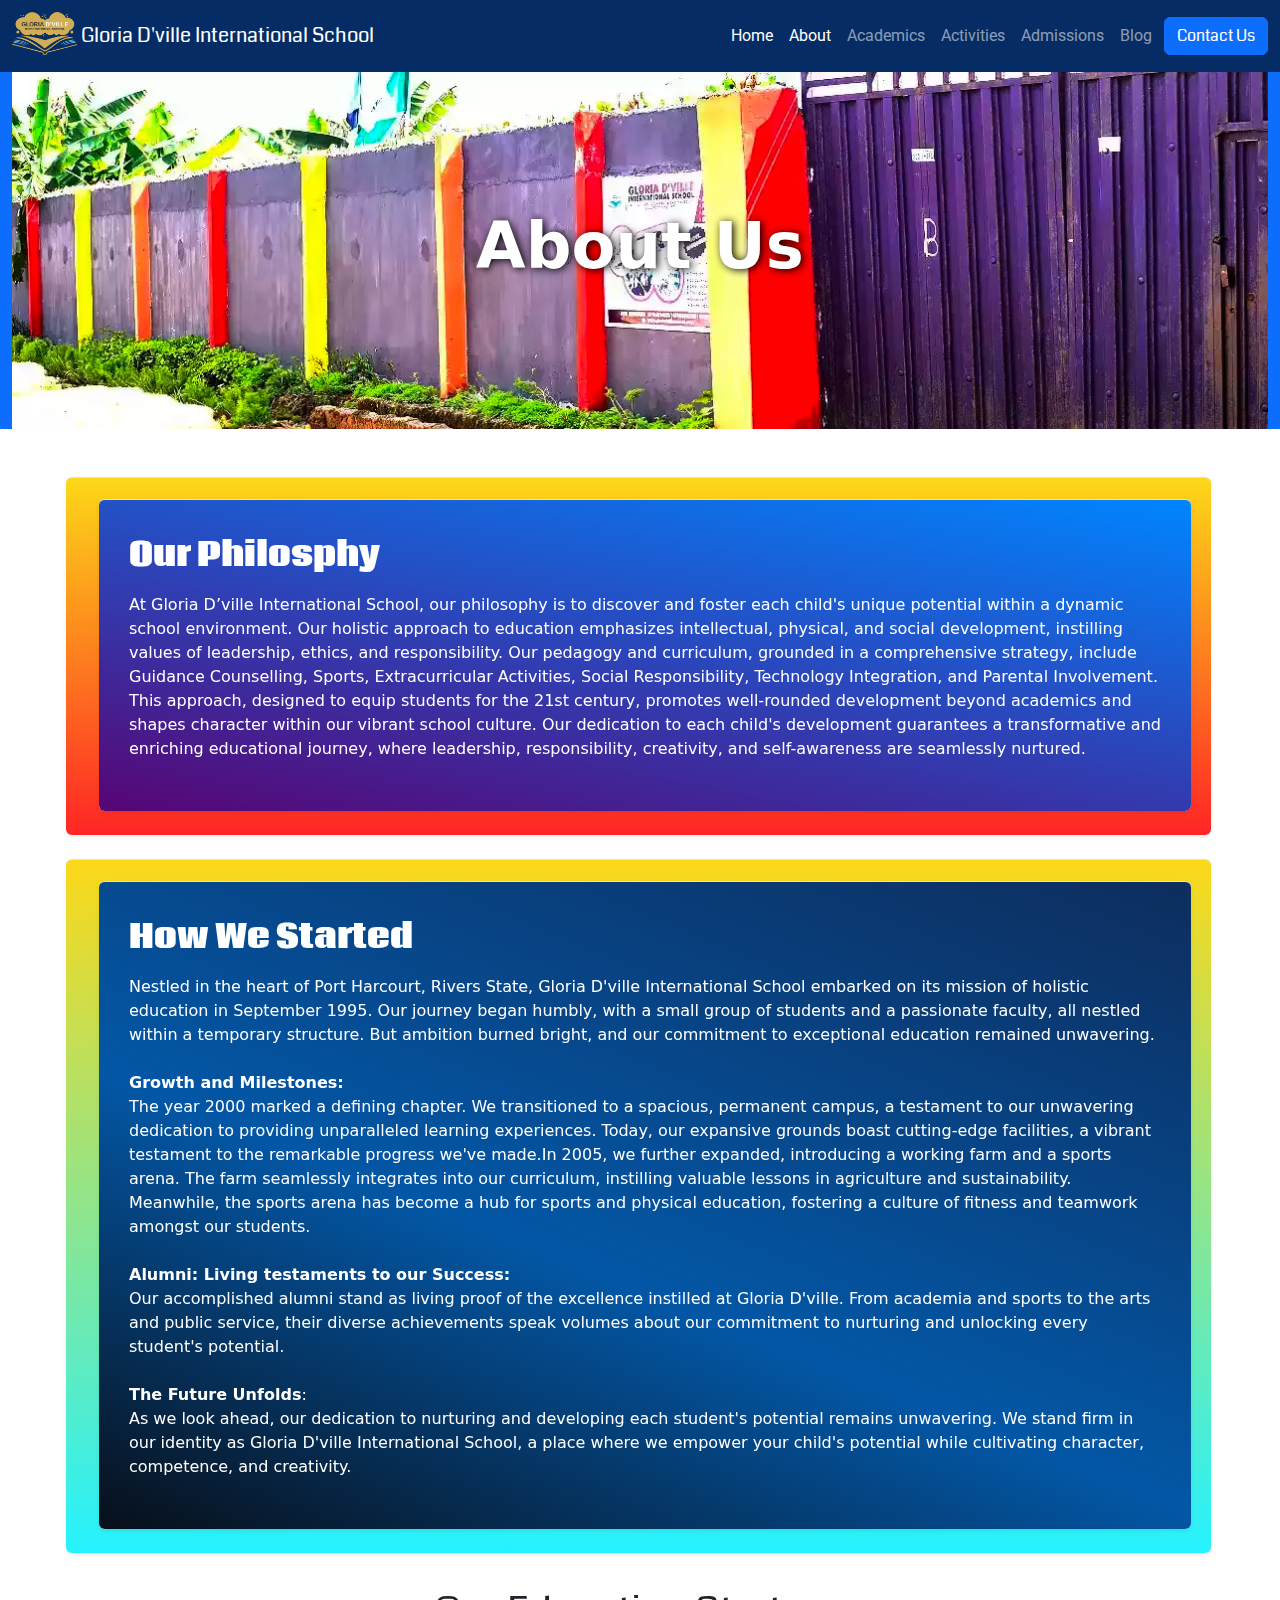
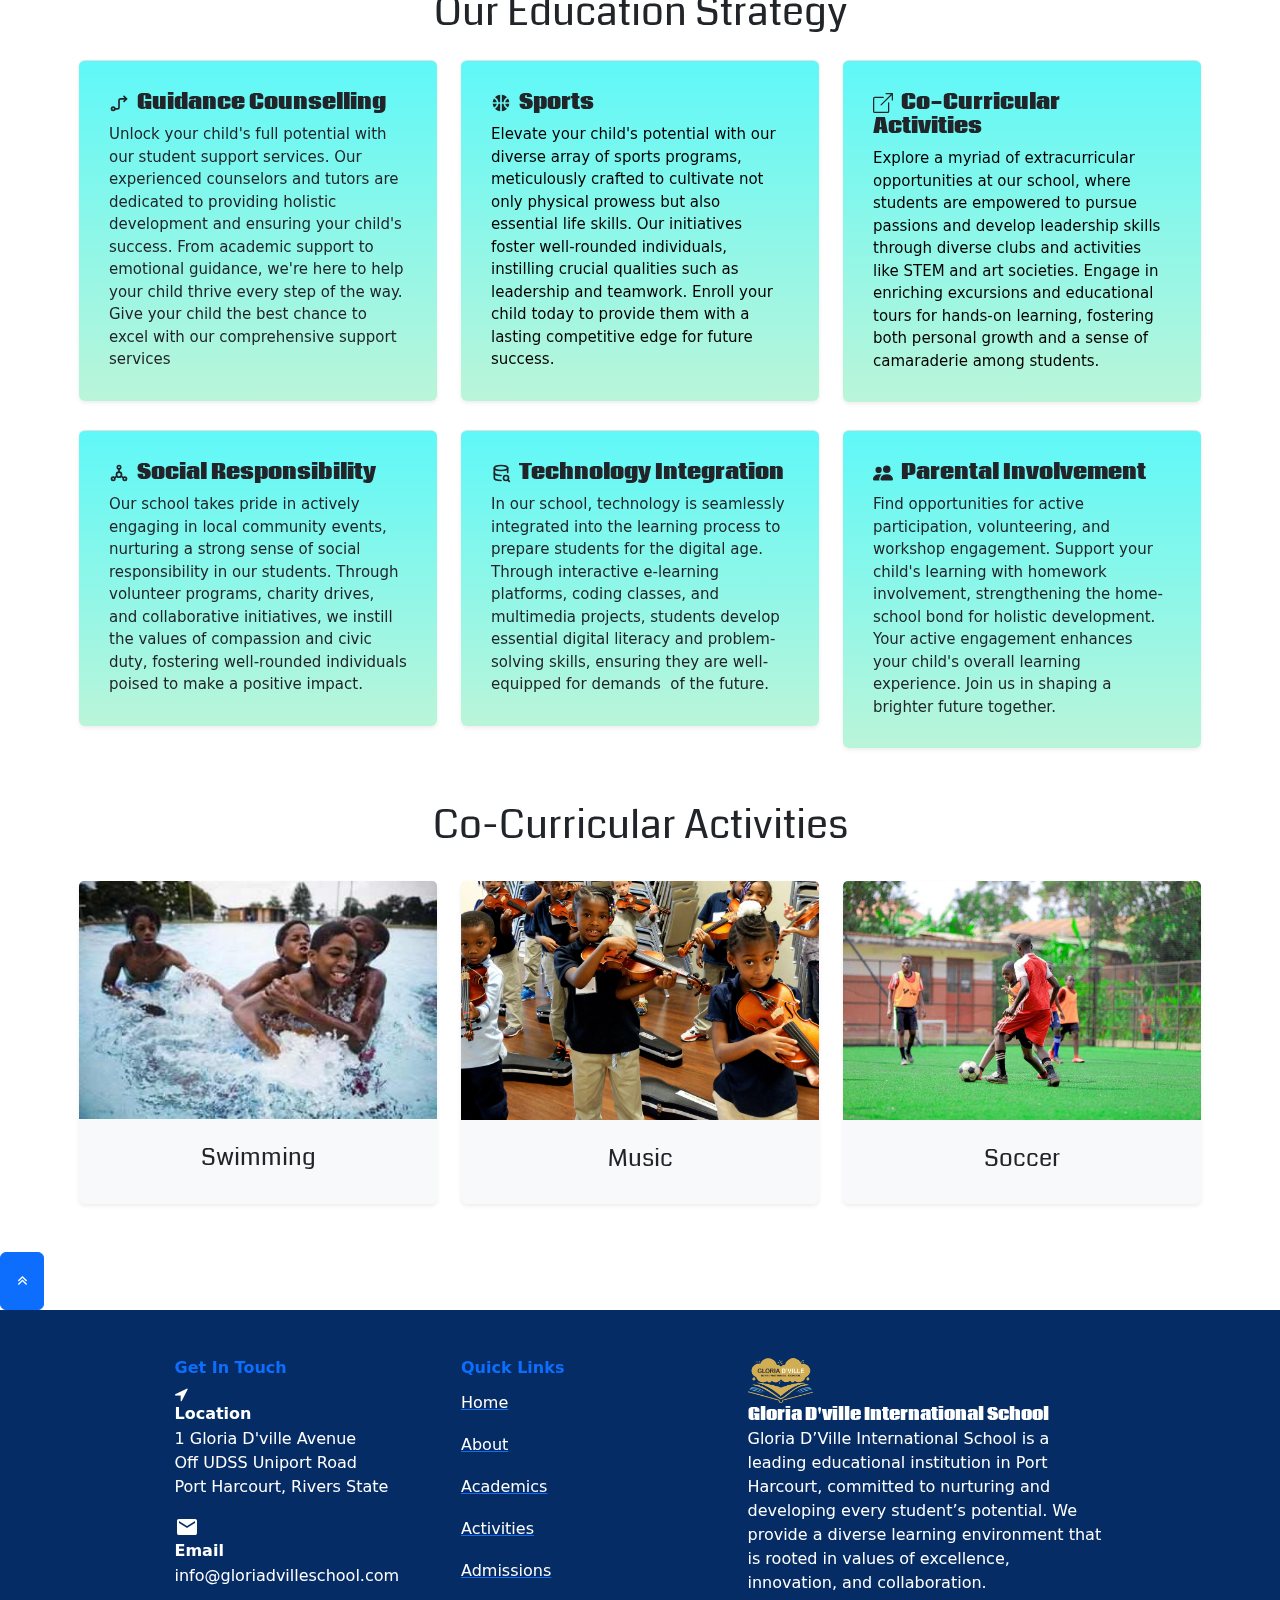
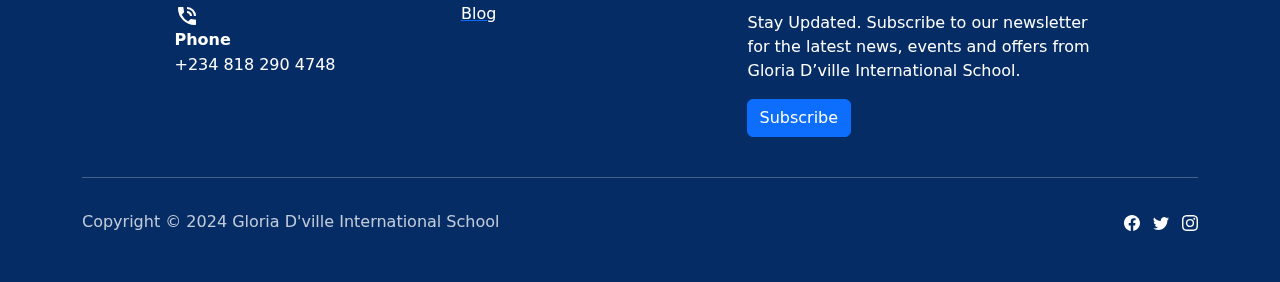
==== commit 2946d856: "Website updates." ====
--- a/about.html
+++ b/about.html
@@ -4,7 +4,7 @@
 <head>
     <meta charset="utf-8">
     <meta name="viewport" content="width=device-width, initial-scale=1.0, shrink-to-fit=no">
-    <title>KidKinder - Kindergarten Website Template</title>
+    <title>Gloria D'ville International School</title>
     <script>
         (function() {
 
@@ -88,6 +88,10 @@
     </script>
     <link rel="stylesheet" href="assets/bootstrap/css/bootstrap.min.css">
     <link rel="manifest" href="manifest.json" crossorigin="use-credentials">
+    <link rel="stylesheet" href="https://fonts.googleapis.com/css?family=Coda&amp;display=swap">
+    <link rel="stylesheet" href="https://fonts.googleapis.com/css?family=Roboto&amp;display=swap">
+    <link rel="stylesheet" href="https://fonts.googleapis.com/css?family=Roboto+Serif&amp;display=swap">
+    <link rel="stylesheet" href="https://fonts.googleapis.com/css?family=Roboto+Slab&amp;display=swap">
     <link rel="stylesheet" href="assets/fonts/font-awesome.min.css">
     <link rel="stylesheet" href="assets/fonts/material-icons.min.css">
     <link rel="stylesheet" href="assets/css/Hero-Carousel-images.css">
@@ -95,42 +99,50 @@
     <link rel="stylesheet" href="assets/css/styles.css">
 </head>
 
-<body>
-    <nav class="navbar navbar-expand-md sticky-top py-3" style="--bs-dark: #052c650;--bs-dark-rgb: 0,0,128;background: rgb(5,44,101);" data-bs-theme="dark">
-        <div class="container"><a class="navbar-brand d-flex align-items-center" href="#"><span><img src="assets/img/Glori%20dville%20logo.png" style="width: 65px;" width="65" height="45">&nbsp;Gloria D'ville International School</span></a><button data-bs-toggle="collapse" class="navbar-toggler" data-bs-target="#navcol-3"><span class="visually-hidden">Toggle navigation</span><span class="navbar-toggler-icon"></span></button>
-            <div class="collapse navbar-collapse" id="navcol-3">
+<body style="backdrop-filter: opacity(1);">
+    <nav class="navbar navbar-expand-lg sticky-top py-3" style="--bs-dark: #052c650;--bs-dark-rgb: 0,0,128;background: rgb(5,44,101);" data-bs-theme="dark">
+        <div class="container-fluid"><img class="img-fluid" src="assets/img/Glori%20dville%20logo.png" style="width: 65px;margin-top: -5px;" width="65" height="45" alt="School Logo"><a class="navbar-brand d-flex align-items-center" href="#"><span style="font-family: Coda, serif;">&nbsp;Gloria D'ville International School</span></a><button data-bs-toggle="collapse" class="navbar-toggler" data-bs-target="#navcol-3"><span class="visually-hidden">Toggle navigation</span><span class="navbar-toggler-icon"></span></button>
+            <div class="collapse navbar-collapse" id="navcol-3" style="font-family: Roboto, sans-serif;">
                 <ul class="navbar-nav ms-auto">
                     <li class="nav-item"><a class="nav-link active" href="index.html">Home</a></li>
-                    <li class="nav-item"><a class="nav-link" href="about.html">About</a></li>
-                    <li class="nav-item"><a class="nav-link" href="#">Academics</a></li>
+                    <li class="nav-item"><a class="nav-link active" href="about.html">About</a></li>
+                    <li class="nav-item"><a class="nav-link" href="Academics.html">Academics</a></li>
                     <li class="nav-item"><a class="nav-link" href="#">Activities</a></li>
                     <li class="nav-item"><a class="nav-link" href="#">Admissions</a></li>
                     <li class="nav-item"><a class="nav-link" href="#">Blog&nbsp;</a></li>
-                </ul><button class="btn btn-primary d-none ms-md-2" type="submit"><strong>Register</strong></button>
-            </div><button class="btn btn-primary" type="button">Button</button>
+                </ul>
+            </div><a class="btn btn-primary" role="button" style="margin-top: 0px;margin-bottom: 0px;font-family: Coda, serif;">Contact Us</a>
         </div>
     </nav>
-    <div class="container-fluid bg-primary mb-5" style="background: url(&quot;https://cdn.bootstrapstudio.io/placeholders/1400x800.png&quot;);">
-        <div class="d-flex flex-column justify-content-center align-items-center" style="min-height: 400px;background: url(&quot;assets/img/School_front_old.webp&quot;);background-size: cover;">
+    <div class="container-fluid bg-primary mb-5" style="background: url(&quot;https://cdn.bootstrapstudio.io/placeholders/1400x800.png&quot;);overflow: clip;">
+        <div class="d-flex flex-column justify-content-center align-items-center" style="min-height: 357px;background: url(&quot;assets/img/About_us%20page.webp&quot;) no-repeat;overflow: hidden;background-size: cover;">
             <h3 class="display-3 text-white font-weight-bold" style="font-family: inherit;font-weight: bold;text-shadow: 2px 1px 9px var(--bs-emphasis-color);">About Us</h3>
             <div class="text-white d-inline-flex"></div>
         </div>
     </div>
-    <h1 style="text-align: center;">Our Philosophy</h1>
-    <div class="col">
-        <div class="container bg-light shadow-sm d-flex border-top rounded mb-4" style="padding: 30px;background: linear-gradient(-75deg, #fcd818, #b6ff89 100%), var(--bs-secondary-color);">
-            <div class="pl-4">
-                <p class="m-0" style="text-align: left;font-size: 15px;">At Gloria D’ville International School, our philosophy is rooted in the belief that every child has unique potential waiting to be discovered and nurtured. We strive to provide an environment that fosters intellectual, physical, and social growth, equipping our students with the skills and knowledge to thrive in the 21st century.<br><br>Our holistic education approach is the cornerstone of our philosophy. We believe that education goes beyond academics; it encompasses a wide range of experiences that contribute to the overall development of a child. This approach led to the creation of our comprehensive education strategy, which focuses on six key areas: Guidance Counselling, Sports, Extracurricular Activities, Social Responsibility, Technology Integration, and Parental Involvement.<br><br>Guidance Counselling forms the backbone of our approach, providing students with the support they need to navigate their academic and personal lives. Sports and Extracurricular Activities offer students the opportunity to develop teamwork skills and explore their passions outside the classroom. Social Responsibility initiatives instill in students the importance of giving back to the community, while Technology Integration prepares them for the digital age. We also recognize the crucial role parents play in their child’s education and encourage active parental involvement.</p>
-            </div>
-        </div>
-    </div>
-    <h1 style="margin-top: 7px;margin-bottom: 18px;text-align: center;">Our History</h1>
     <div class="container">
         <div class="row">
             <div class="col">
-                <section class="bg-light shadow-sm d-flex border-top rounded mb-4" style="padding: 15px;background: linear-gradient(#fcd818, #ff2525 100%), var(--bs-secondary-color);margin: 0px;margin-left: -13px;margin-right: -10px;">
-                    <div>
-                        <p class="m-0" style="text-align: left;background: #052c65;color: var(--bs-body-bg);padding: 37px;font-size: 15px;border-top-left-radius: 6px;border-top-right-radius: 6px;border-bottom-right-radius: 6px;border-bottom-left-radius: 6px;">Nestled in the heart of Port Harcourt, Rivers State, Gloria D'ville International School embarked on its mission of holistic education in September 1995. Our journey began humbly, with a small group of students and a passionate faculty, all nestled within a temporary structure. But ambition burned bright, and our commitment to exceptional education remained unwavering.<br><br>Growth and Milestones:&nbsp;&nbsp;<br><span style="color: rgb(255, 15, 0);">(Image showcasing the original school building, perhaps a black and white photo for a touch of nostalgia)</span><br>The year 2000 marked a defining chapter. We transitioned to a spacious, permanent campus, a testament to our unwavering dedication to providing unparalleled learning experiences. Today, our expansive grounds boast cutting-edge facilities, a vibrant testament to the remarkable progress we've made.<br><span style="color: rgb(255, 15, 0);">(Image showcasing the current school campus, highlighting modern architecture and green spaces)</span><br>In 2005, we further expanded, introducing a working farm and a sports arena. The farm seamlessly integrates into our curriculum, instilling valuable lessons in agriculture and sustainability. Meanwhile, the sports has become a hub for sports and physical education, fostering a culture of fitness and teamwork amongst our students.<br><span style="color: rgb(255, 11, 0);">(Image showcasing students in the farm and practicing sports in the sports arena)</span><br>Alumni: Living testaments to our Success:<br>Our accomplished alumni stand as living proof of the excellence instilled at Gloria D'ville. From academia and sports to the arts and public service, their diverse achievements speak volumes about our commitment to nurturing and unlocking every student's potential.<br><span style="color: rgb(254, 4, 4);">(Image showcasing successful alumni with brief descriptions of their accomplishments)</span><br>The Future Unfolds:<br>As we look ahead, our dedication to nurturing and developing each student's potential remains unwavering. We stand firm in our identity as Gloria D'ville International School, a place where we empower your child's potential while cultivating character, competence, and creativity.<br><br>Thank you for being an integral part of our remarkable journey. We eagerly anticipate the continued privilege of serving our students and community in the years to come. We believe that together, we can continue to cultivate brilliance and shape the future.</p>
+                <section class="bg-light shadow-sm d-flex border-top rounded mb-4" style="padding: 20px;background: linear-gradient(#fcd818, #ff2525 100%), var(--bs-secondary-color);margin: 0px;margin-left: -13px;margin-right: -10px;padding-bottom: 0px;">
+                    <div class="bg-light shadow-sm d-flex border-top rounded mb-4" style="padding: 30px;background: linear-gradient(11deg, #570574, #0085ff), var(--bs-secondary-color);margin-left: 13px;margin-bottom: inherit;padding-bottom: 50px;padding-top: 124px;margin-top: 1px;">
+                        <div class="pl-4" style="margin-right: 0px;">
+                            <h2 style="font-family: Coda, serif;font-weight: bold;height: 27px;margin-top: -87px;color: rgb(255,255,255);margin-bottom: 29px;">Our Philosphy</h2>
+                            <p style="margin-bottom: 0px;color: var(--bs-body-bg);">At Gloria D’ville International School, our philosophy is to discover and foster each child's unique potential within a dynamic school environment. Our holistic approach to education emphasizes intellectual, physical, and social development, instilling values of leadership, ethics, and responsibility. Our pedagogy and curriculum, grounded in a comprehensive strategy, include Guidance Counselling, Sports, Extracurricular Activities, Social Responsibility, Technology Integration, and Parental Involvement. This approach, designed to equip students for the 21st century, promotes well-rounded development beyond academics and shapes character within our vibrant school culture. Our dedication to each child's development guarantees a transformative and enriching educational journey, where leadership, responsibility, creativity, and self-awareness are seamlessly nurtured.</p>
+                        </div>
+                    </div>
+                </section>
+            </div>
+        </div>
+    </div>
+    <div class="container">
+        <div class="row">
+            <div class="col">
+                <section class="bg-light shadow-sm d-flex border-top rounded mb-4" style="padding: 20px;background: linear-gradient(#fcd818, #25f2ff 100%), var(--bs-secondary-color);margin: 0px;margin-left: -13px;margin-right: -10px;padding-bottom: 0px;">
+                    <div class="bg-light shadow-sm d-flex border-top rounded mb-4" style="padding: 30px;background: linear-gradient(22deg, #080f19, rgb(3,87,166) 42%, #0d2e5f 99%), var(--bs-secondary-color);margin-left: 13px;margin-bottom: inherit;padding-bottom: 50px;padding-top: 124px;margin-top: 1px;">
+                        <div class="pl-4" style="margin-right: 0px;">
+                            <h2 style="font-family: Coda, serif;font-weight: bold;height: 27px;margin-top: -87px;color: rgb(255,255,255);margin-bottom: 29px;">How We Started</h2>
+                            <p style="margin-bottom: 0px;color: var(--bs-body-bg);">Nestled in the heart of Port Harcourt, Rivers State, Gloria D'ville International School embarked on its mission of holistic education in September 1995. Our journey began humbly, with a small group of students and a passionate faculty, all nestled within a temporary structure. But ambition burned bright, and our commitment to exceptional education remained unwavering.<br><br><strong>Growth and Milestones:</strong>&nbsp;<br>The year 2000 marked a defining chapter. We transitioned to a spacious, permanent campus, a testament to our unwavering dedication to providing unparalleled learning experiences. Today, our expansive grounds boast cutting-edge facilities, a vibrant testament to the remarkable progress we've made.In 2005, we further expanded, introducing a working farm and a sports arena. The farm seamlessly integrates into our curriculum, instilling valuable lessons in agriculture and sustainability. Meanwhile, the sports arena has become a hub for sports and physical education, fostering a culture of fitness and teamwork amongst our students.<br><br><strong>Alumni: Living testaments to our Success:</strong><br>Our accomplished alumni stand as living proof of the excellence instilled at Gloria D'ville. From academia and sports to the arts and public service, their diverse achievements speak volumes about our commitment to nurturing and unlocking every student's potential.<br><br><strong>The Future Unfolds</strong>:<br>As we look ahead, our dedication to nurturing and developing each student's potential remains unwavering. We stand firm in our identity as Gloria D'ville International School, a place where we empower your child's potential while cultivating character, competence, and creativity.</p>
+                        </div>
                     </div>
                 </section>
             </div>
@@ -138,17 +150,17 @@
     </div>
     <div class="container-fluid pt-5">
         <div class="container pb-3" style="padding-top: -35px;">
-            <h1 class="mb-4" style="text-align: center;margin-top: -37px;margin-bottom: inherit;padding-bottom: -34px;">Our Education Strategy</h1>
+            <h1 class="mb-4" style="text-align: center;margin-top: -37px;margin-bottom: inherit;padding-bottom: -34px;font-family: Coda, serif;">Our Education Strategy</h1>
             <div class="row">
                 <div class="col-md-6 col-lg-4 pb-1">
                     <div class="bg-light shadow-sm d-flex border-top rounded mb-4" style="padding: 30px;background: linear-gradient(#5ff8f8, #baf5d9), var(--bs-secondary-color);">
                         <div class="pl-4">
-                            <h5>&nbsp;<svg xmlns="http://www.w3.org/2000/svg" width="1em" height="1em" viewBox="0 0 24 24" stroke-width="2" stroke="currentColor" fill="none" stroke-linecap="round" stroke-linejoin="round" class="icon icon-tabler icon-tabler-arrow-guide">
-                                    <path stroke="none" d="M0 0h24v24H0z" fill="none"></path>
-                                    <path d="M5 19m-2 0a2 2 0 1 0 4 0a2 2 0 1 0 -4 0"></path>
-                                    <path d="M7 19h3a2 2 0 0 0 2 -2v-8a2 2 0 0 1 2 -2h7"></path>
-                                    <path d="M18 4l3 3l-3 3"></path>
-                                </svg>&nbsp;Guidance Counselling</h5>
+                            <h5 style="font-family: Coda, serif;font-weight: bold;"><span><svg xmlns="http://www.w3.org/2000/svg" width="1em" height="1em" viewBox="0 0 24 24" stroke-width="2" stroke="currentColor" fill="none" stroke-linecap="round" stroke-linejoin="round" class="icon icon-tabler icon-tabler-arrow-guide">
+                                        <path stroke="none" d="M0 0h24v24H0z" fill="none"></path>
+                                        <path d="M5 19m-2 0a2 2 0 1 0 4 0a2 2 0 1 0 -4 0"></path>
+                                        <path d="M7 19h3a2 2 0 0 0 2 -2v-8a2 2 0 0 1 2 -2h7"></path>
+                                        <path d="M18 4l3 3l-3 3"></path>
+                                    </svg></span>&nbsp; Guidance Counselling</h5>
                             <p class="m-0" style="text-align: left;font-size: 15px;">Unlock your child's full potential with our student support services. Our experienced counselors and tutors are dedicated to providing holistic development and ensuring your child's success. From academic support to emotional guidance, we're here to help your child thrive every step of the way. Give your child the best chance to excel with our comprehensive support services</p>
                         </div>
                     </div>
@@ -156,7 +168,7 @@
                 <div class="col-md-6 col-lg-4 pb-1">
                     <div class="bg-light shadow-sm d-flex border-top rounded mb-4" style="padding: 30px;background: linear-gradient(#5ff8f8, #baf5d9), var(--bs-secondary-color);">
                         <div class="pl-4">
-                            <h5><svg xmlns="http://www.w3.org/2000/svg" enable-background="new 0 0 24 24" height="1em" viewBox="0 0 24 24" width="1em" fill="currentColor">
+                            <h5 style="font-family: Coda, serif;font-weight: bold;"><svg xmlns="http://www.w3.org/2000/svg" enable-background="new 0 0 24 24" height="1em" viewBox="0 0 24 24" width="1em" fill="currentColor">
                                     <g>
                                         <rect fill="none" height="24" width="24"></rect>
                                     </g>
@@ -188,7 +200,7 @@
                                             </g>
                                         </g>
                                     </g>
-                                </svg>&nbsp;Sports</h5>
+                                </svg>&nbsp; Sports</h5>
                             <p class="m-0" style="font-size: 15px;"><span style="color: rgb(0, 0, 0);">Elevate your child's potential with our diverse array of sports programs, meticulously crafted to cultivate not only physical prowess but also essential life skills. Our initiatives foster well-rounded individuals, instilling crucial qualities such as leadership and teamwork. Enroll your child today to provide them with a lasting competitive edge for future success.</span></p>
                         </div>
                     </div>
@@ -196,10 +208,10 @@
                 <div class="col-md-6 col-lg-4 pb-1">
                     <div class="bg-light shadow-sm d-flex border-top rounded mb-4" style="padding: 30px;background: linear-gradient(#5ff8f8, #baf5d9), var(--bs-secondary-color);">
                         <div class="pl-4">
-                            <h5><svg xmlns="http://www.w3.org/2000/svg" width="1em" height="1em" fill="currentColor" viewBox="0 0 16 16" class="bi bi-box-arrow-up-right">
+                            <h5 style="font-family: Coda, serif;font-weight: bold;"><svg xmlns="http://www.w3.org/2000/svg" width="1em" height="1em" fill="currentColor" viewBox="0 0 16 16" class="bi bi-box-arrow-up-right">
                                     <path fill-rule="evenodd" d="M8.636 3.5a.5.5 0 0 0-.5-.5H1.5A1.5 1.5 0 0 0 0 4.5v10A1.5 1.5 0 0 0 1.5 16h10a1.5 1.5 0 0 0 1.5-1.5V7.864a.5.5 0 0 0-1 0V14.5a.5.5 0 0 1-.5.5h-10a.5.5 0 0 1-.5-.5v-10a.5.5 0 0 1 .5-.5h6.636a.5.5 0 0 0 .5-.5"></path>
                                     <path fill-rule="evenodd" d="M16 .5a.5.5 0 0 0-.5-.5h-5a.5.5 0 0 0 0 1h3.793L6.146 9.146a.5.5 0 1 0 .708.708L15 1.707V5.5a.5.5 0 0 0 1 0z"></path>
-                                </svg>&nbsp;Co-Curricular Activities</h5>
+                                </svg>&nbsp; Co-Curricular Activities</h5>
                             <p class="m-0" style="font-size: 15px;"><span style="color: rgb(0, 0, 0);">Explore a myriad of extracurricular opportunities at our school, where students are empowered to pursue passions and develop leadership skills through diverse clubs and activities like STEM and art societies. Engage in enriching excursions and educational tours for hands-on learning, fostering both personal growth and a sense of camaraderie among students.</span></p>
                         </div>
                     </div>
@@ -207,7 +219,7 @@
                 <div class="col-md-6 col-lg-4 pb-1">
                     <div class="bg-light shadow-sm d-flex border-top rounded mb-4" style="padding: 30px;background: linear-gradient(#5ff8f8, #baf5d9), var(--bs-secondary-color);">
                         <div class="pl-4">
-                            <h5><svg xmlns="http://www.w3.org/2000/svg" width="1em" height="1em" viewBox="0 0 24 24" stroke-width="2" stroke="currentColor" fill="none" stroke-linecap="round" stroke-linejoin="round" class="icon icon-tabler icon-tabler-social">
+                            <h5 style="font-family: Coda, serif;font-weight: bold;"><svg xmlns="http://www.w3.org/2000/svg" width="1em" height="1em" viewBox="0 0 24 24" stroke-width="2" stroke="currentColor" fill="none" stroke-linecap="round" stroke-linejoin="round" class="icon icon-tabler icon-tabler-social">
                                     <path stroke="none" d="M0 0h24v24H0z" fill="none"></path>
                                     <path d="M12 5m-2 0a2 2 0 1 0 4 0a2 2 0 1 0 -4 0"></path>
                                     <path d="M5 19m-2 0a2 2 0 1 0 4 0a2 2 0 1 0 -4 0"></path>
@@ -216,7 +228,7 @@
                                     <path d="M12 7l0 4"></path>
                                     <path d="M6.7 17.8l2.8 -2"></path>
                                     <path d="M17.3 17.8l-2.8 -2"></path>
-                                </svg>&nbsp;Social Responsibility</h5>
+                                </svg>&nbsp; Social Responsibility</h5>
                             <p class="m-0" style="font-size: 15px;">Our school takes pride in actively engaging in local community events, nurturing a strong sense of social responsibility in our students. Through volunteer programs, charity drives, and collaborative initiatives, we instill the values of compassion and civic duty, fostering well-rounded individuals poised to make a positive impact.</p>
                         </div>
                     </div>
@@ -224,14 +236,14 @@
                 <div class="col-md-6 col-lg-4 pb-1">
                     <div class="bg-light shadow-sm d-flex border-top rounded mb-4" style="padding: 30px;background: linear-gradient(#5ff8f8, #baf5d9), var(--bs-secondary-color);">
                         <div class="pl-4">
-                            <h5><svg xmlns="http://www.w3.org/2000/svg" width="1em" height="1em" viewBox="0 0 24 24" stroke-width="2" stroke="currentColor" fill="none" stroke-linecap="round" stroke-linejoin="round" class="icon icon-tabler icon-tabler-database-search">
+                            <h5 style="font-family: Coda, serif;font-weight: bold;"><svg xmlns="http://www.w3.org/2000/svg" width="1em" height="1em" viewBox="0 0 24 24" stroke-width="2" stroke="currentColor" fill="none" stroke-linecap="round" stroke-linejoin="round" class="icon icon-tabler icon-tabler-database-search">
                                     <path stroke="none" d="M0 0h24v24H0z" fill="none"></path>
                                     <path d="M4 6c0 1.657 3.582 3 8 3s8 -1.343 8 -3s-3.582 -3 -8 -3s-8 1.343 -8 3"></path>
                                     <path d="M4 6v6c0 1.657 3.582 3 8 3m8 -3.5v-5.5"></path>
                                     <path d="M4 12v6c0 1.657 3.582 3 8 3"></path>
                                     <path d="M18 18m-3 0a3 3 0 1 0 6 0a3 3 0 1 0 -6 0"></path>
                                     <path d="M20.2 20.2l1.8 1.8"></path>
-                                </svg>&nbsp;Technology Integration</h5>
+                                </svg>&nbsp; Technology Integration</h5>
                             <p class="m-0" style="font-size: 15px;">In our school, technology is seamlessly integrated into the learning process to prepare students for the digital age. Through interactive e-learning platforms, coding classes, and multimedia projects, students develop essential digital literacy and problem-solving skills, ensuring they are well-equipped for demands&nbsp; of the future.</p>
                         </div>
                     </div>
@@ -239,9 +251,9 @@
                 <div class="col-md-6 col-lg-4 pb-1">
                     <div class="bg-light shadow-sm d-flex border-top rounded mb-4" style="padding: 30px;background: linear-gradient(#5ff8f8, #baf5d9), var(--bs-secondary-color);">
                         <div class="pl-4">
-                            <h5><svg xmlns="http://www.w3.org/2000/svg" width="1em" height="1em" fill="currentColor" viewBox="0 0 16 16" class="bi bi-people-fill">
+                            <h5 style="font-family: Coda, serif;font-weight: bold;"><svg xmlns="http://www.w3.org/2000/svg" width="1em" height="1em" fill="currentColor" viewBox="0 0 16 16" class="bi bi-people-fill">
                                     <path d="M7 14s-1 0-1-1 1-4 5-4 5 3 5 4-1 1-1 1zm4-6a3 3 0 1 0 0-6 3 3 0 0 0 0 6m-5.784 6A2.238 2.238 0 0 1 5 13c0-1.355.68-2.75 1.936-3.72A6.325 6.325 0 0 0 5 9c-4 0-5 3-5 4s1 1 1 1zM4.5 8a2.5 2.5 0 1 0 0-5 2.5 2.5 0 0 0 0 5"></path>
-                                </svg>&nbsp;Parental Involvement</h5>
+                                </svg>&nbsp; Parental Involvement</h5>
                             <p class="m-0" style="font-size: 15px;">Find opportunities for active participation, volunteering, and workshop engagement. Support your child's learning with homework involvement, strengthening the home-school bond for holistic development. Your active engagement enhances your child's overall learning experience. Join us in shaping a brighter future together.</p>
                         </div>
                     </div>
@@ -251,14 +263,14 @@
     </div>
     <div class="container-fluid pt-5" style="margin-top: -39px;">
         <div class="text-center pb-2" style="padding-right: 12px;padding-left: 12px;padding-bottom: 0px;">
-            <h1 class="mb-4">Co-Curricular Activities</h1>
+            <h1 class="mb-4" style="font-family: Coda, serif;">Co-Curricular Activities</h1>
         </div>
         <div class="container">
             <div class="row">
                 <div class="col-lg-4 mb-5">
                     <div class="card bg-light border-0 shadow-sm pb-2"><img class="card-img-top w-100 d-block card-img-top mb-2" src="assets/img/Swimming%201.jpg" alt="">
                         <div class="card-body text-center">
-                            <h4 class="card-title">Swimming</h4>
+                            <h4 class="card-title" style="font-family: Coda, serif;">Swimming</h4>
                             <p class="card-text"></p>
                         </div>
                     </div>
@@ -266,14 +278,14 @@
                 <div class="col-lg-4 mb-5">
                     <div class="card bg-light border-0 shadow-sm pb-2"><img class="card-img-top w-100 d-block card-img-top mb-2" src="assets/img/Violin%202.webp" alt="">
                         <div class="card-body text-center">
-                            <h4 class="card-title">Music</h4>
+                            <h4 class="card-title" style="font-family: Coda, serif;">Music</h4>
                         </div>
                     </div>
                 </div>
                 <div class="col-lg-4 mb-5">
                     <div class="card bg-light border-0 shadow-sm pb-2"><img class="card-img-top w-100 d-block card-img-top mb-2" src="assets/img/pexels-photo-9263773.jpeg" alt="">
                         <div class="card-body text-center">
-                            <h4 class="card-title">Soccer</h4>
+                            <h4 class="card-title" style="font-family: Coda, serif;">Soccer</h4>
                         </div>
                     </div>
                 </div>
@@ -284,12 +296,12 @@
         <div class="container py-4 py-lg-5" style="--bs-primary: #0d6efd;--bs-primary-rgb: 13,110,253;--bs-secondary: #6c757d;--bs-secondary-rgb: 108,117,125;background: #052c65;">
             <div class="row justify-content-center">
                 <div class="col-sm-4 col-md-3 text-center text-lg-start d-flex flex-column item" style="color: var(--bs-body-bg);">
-                    <h3 class="fs-6" style="font-weight: bold;color: rgb(13,110,253);">Get In Touch</h3>
-                    <p>&nbsp;<i class="fa fa-location-arrow"></i>&nbsp; <strong>Location</strong></p>
-                    <p style="margin-top: -15px;">1 Gloria D'ville Avenue&nbsp;<br>Off UDSS Uniport Road<br>Port Harcourt, Rivers State</p>
-                    <p>&nbsp;<i class="material-icons">email</i>&nbsp; <strong>Email</strong></p>
-                    <p style="margin-top: -15px;">info@gloriadvilleschool.com</p>
-                    <p>&nbsp;<i class="material-icons">phone_in_talk</i>&nbsp; <strong>Phone</strong></p>
+                    <h3 class="fs-6" style="font-weight: bold;color: rgb(13,110,253);">Get In Touch</h3><i class="fa fa-location-arrow"></i>
+                    <p><strong>Location</strong></p>
+                    <p style="margin-top: -15px;">1 Gloria D'ville Avenue&nbsp;<br>Off UDSS Uniport Road<br>Port Harcourt, Rivers State</p><i class="material-icons">email</i>
+                    <p><strong>Email</strong></p>
+                    <p style="margin-top: -15px;">info@gloriadvilleschool.com</p><i class="material-icons">phone_in_talk</i>
+                    <p><strong>Phone</strong></p>
                     <p style="margin-top: -15px;">+234 818 290 4748</p>
                 </div>
                 <div class="col-sm-4 col-md-3 text-center text-lg-start d-flex flex-column item">
@@ -301,7 +313,7 @@
                     <h6 style="margin-bottom: 16px;padding-top: 7px;"><a href="#"><span style="color: rgb(255, 255, 255);">Admissions</span></a></h6>
                     <h6 style="margin-bottom: 16px;padding-top: 7px;"><a href="#"><span style="color: rgb(255, 255, 255);">Blog</span></a></h6>
                 </div>
-                <div class="col-lg-3 col-xl-4 text-center text-lg-start d-flex flex-column align-items-center order-first align-items-lg-start order-lg-last item social" style="color: var(--bs-body-bg);"><span style="margin-left: -16px;"><img src="assets/img/Glori%20dville%20logo.png" style="width: 65px;margin-left: 13px;" width="65" height="45">&nbsp;<strong>Gloria D'ville International School</strong></span>
+                <div class="col-lg-3 col-xl-4 text-center text-lg-start d-flex flex-column align-items-center order-first align-items-lg-start order-lg-last item social" style="color: var(--bs-body-bg);"><img src="assets/img/Glori%20dville%20logo.png" style="width: 65px;margin-left: 0px;" width="65" height="45"><span style="margin-left: 0px;font-family: Coda, serif;font-weight: bold;">Gloria D'ville International School</span>
                     <p style="padding-right: 3px;">Gloria D’Ville International School is a leading educational institution in Port Harcourt, committed to nurturing and developing every student’s potential. We provide a diverse learning environment that is rooted in values of excellence, innovation, and collaboration.</p>
                     <p style="padding-right: 3px;">Stay Updated. Subscribe to our newsletter for the latest news, events and offers from Gloria D’ville International School.&nbsp; &nbsp;</p>
                     <div class="fw-bold d-flex align-items-center mb-2" style="margin-left: 13px;"><button class="btn btn-primary" type="button" style="margin-left: -14px;">Subscribe</button></div>
@@ -326,6 +338,7 @@
         </div>
     </footer>
     <script src="assets/bootstrap/js/bootstrap.min.js"></script>
+    <script src="assets/js/main.js"></script>
 </body>
 
 </html>--- a/assets/css/styles.css
+++ b/assets/css/styles.css
@@ -36,3 +36,6 @@
   }
 }
 
+span {
+}
+
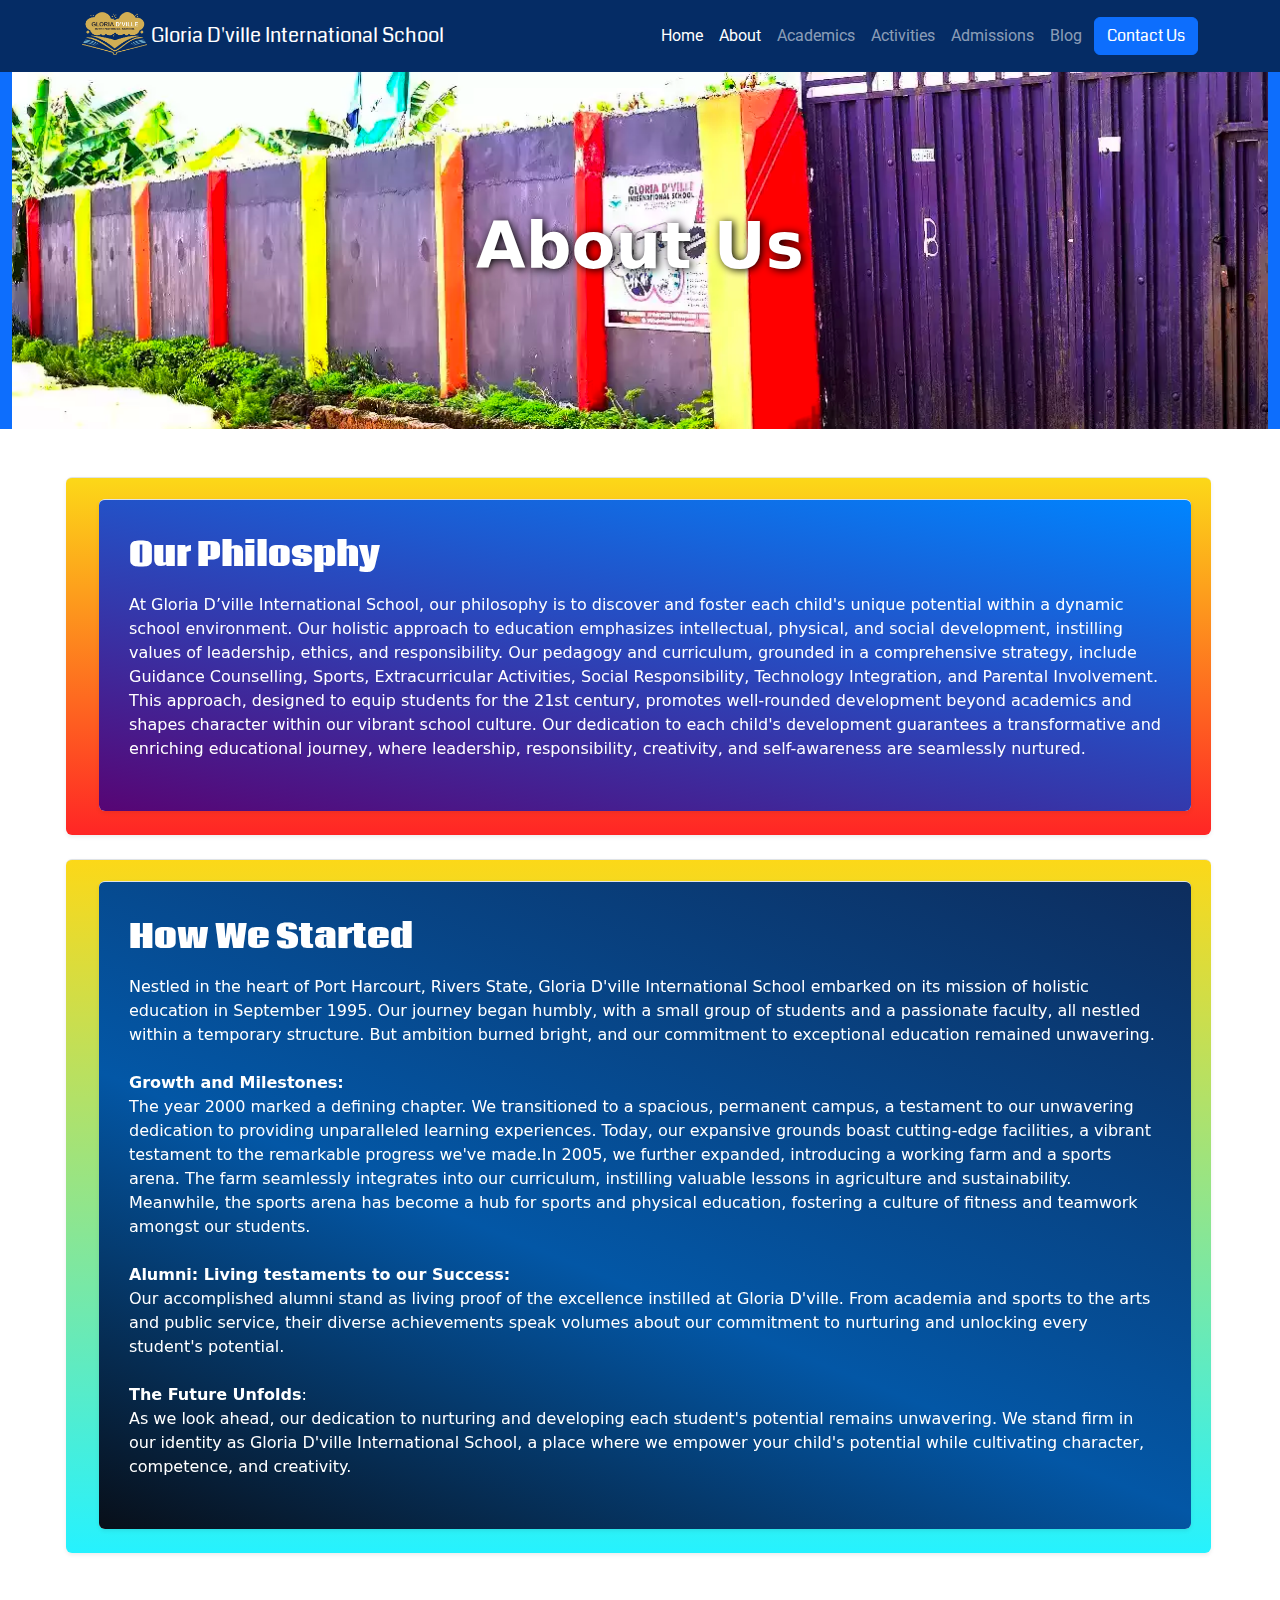
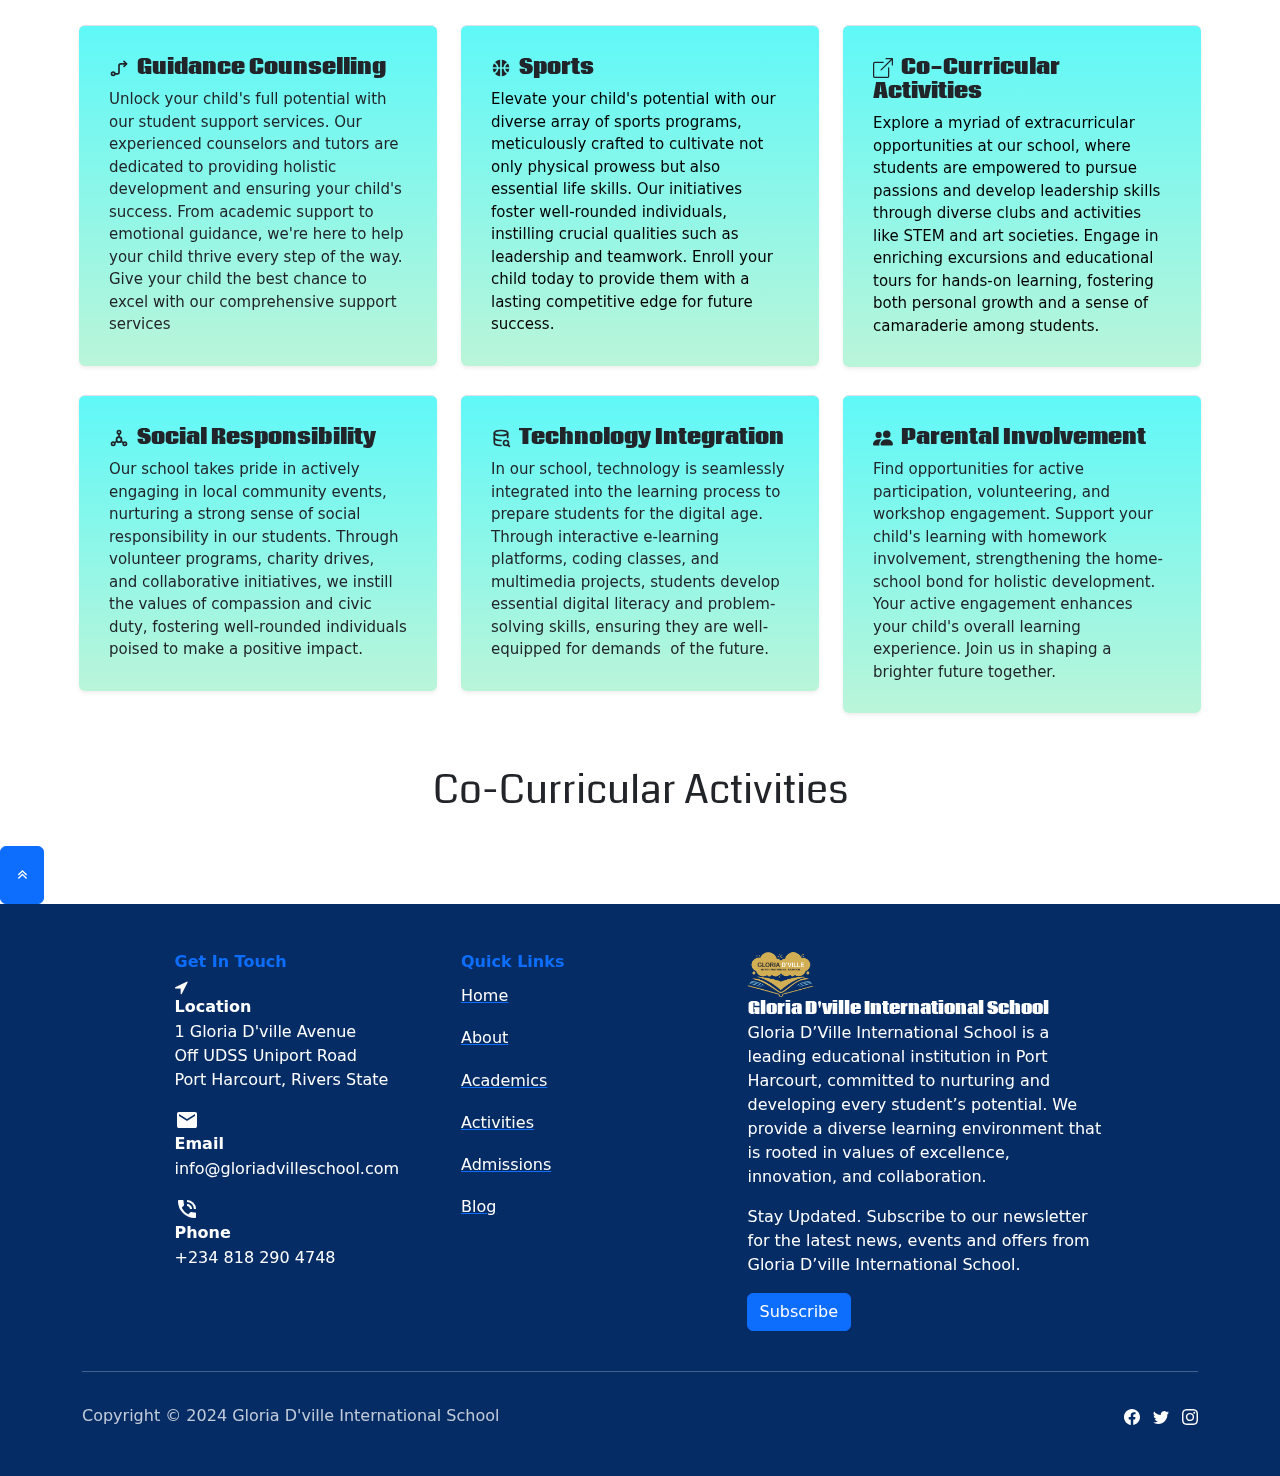
==== commit 37464bcb: "Website updates." ====
--- a/about.html
+++ b/about.html
@@ -1,91 +1,10 @@
 <!DOCTYPE html>
-<html data-bs-theme="auto" lang="en">
+<html data-bs-theme="light" lang="en">
 
 <head>
     <meta charset="utf-8">
     <meta name="viewport" content="width=device-width, initial-scale=1.0, shrink-to-fit=no">
     <title>Gloria D'ville International School</title>
-    <script>
-        (function() {
-
-            // JavaScript snippet handling Dark/Light mode switching
-
-            const getStoredTheme = () => localStorage.getItem('theme');
-            const setStoredTheme = theme => localStorage.setItem('theme', theme);
-            const forcedTheme = document.documentElement.getAttribute('data-bss-forced-theme');
-
-            const getPreferredTheme = () => {
-
-                if (forcedTheme) return forcedTheme;
-
-                const storedTheme = getStoredTheme();
-                if (storedTheme) {
-                    return storedTheme;
-                }
-
-                const pageTheme = document.documentElement.getAttribute('data-bs-theme');
-
-                if (pageTheme) {
-                    return pageTheme;
-                }
-
-                return window.matchMedia('(prefers-color-scheme: dark)').matches ? 'dark' : 'light';
-            }
-
-            const setTheme = theme => {
-                if (theme === 'auto' && window.matchMedia('(prefers-color-scheme: dark)').matches) {
-                    document.documentElement.setAttribute('data-bs-theme', 'dark');
-                } else {
-                    document.documentElement.setAttribute('data-bs-theme', theme);
-                }
-            }
-
-            setTheme(getPreferredTheme());
-
-            const showActiveTheme = (theme, focus = false) => {
-                const themeSwitchers = [].slice.call(document.querySelectorAll('.theme-switcher'));
-
-                if (!themeSwitchers.length) return;
-
-                document.querySelectorAll('[data-bs-theme-value]').forEach(element => {
-                    element.classList.remove('active');
-                    element.setAttribute('aria-pressed', 'false');
-                });
-
-                for (const themeSwitcher of themeSwitchers) {
-
-                    const btnToActivate = themeSwitcher.querySelector('[data-bs-theme-value="' + theme + '"]');
-
-                    if (btnToActivate) {
-                        btnToActivate.classList.add('active');
-                        btnToActivate.setAttribute('aria-pressed', 'true');
-                    }
-                }
-            }
-
-            window.matchMedia('(prefers-color-scheme: dark)').addEventListener('change', () => {
-                const storedTheme = getStoredTheme();
-                if (storedTheme !== 'light' && storedTheme !== 'dark') {
-                    setTheme(getPreferredTheme());
-                }
-            });
-
-            window.addEventListener('DOMContentLoaded', () => {
-                showActiveTheme(getPreferredTheme());
-
-                document.querySelectorAll('[data-bs-theme-value]')
-                    .forEach(toggle => {
-                        toggle.addEventListener('click', (e) => {
-                            e.preventDefault();
-                            const theme = toggle.getAttribute('data-bs-theme-value');
-                            setStoredTheme(theme);
-                            setTheme(theme);
-                            showActiveTheme(theme);
-                        })
-                    })
-            });
-        })();
-    </script>
     <link rel="stylesheet" href="assets/bootstrap/css/bootstrap.min.css">
     <link rel="manifest" href="manifest.json" crossorigin="use-credentials">
     <link rel="stylesheet" href="https://fonts.googleapis.com/css?family=Coda&amp;display=swap">
@@ -101,7 +20,7 @@
 
 <body style="backdrop-filter: opacity(1);">
     <nav class="navbar navbar-expand-lg sticky-top py-3" style="--bs-dark: #052c650;--bs-dark-rgb: 0,0,128;background: rgb(5,44,101);" data-bs-theme="dark">
-        <div class="container-fluid"><img class="img-fluid" src="assets/img/Glori%20dville%20logo.png" style="width: 65px;margin-top: -5px;" width="65" height="45" alt="School Logo"><a class="navbar-brand d-flex align-items-center" href="#"><span style="font-family: Coda, serif;">&nbsp;Gloria D'ville International School</span></a><button data-bs-toggle="collapse" class="navbar-toggler" data-bs-target="#navcol-3"><span class="visually-hidden">Toggle navigation</span><span class="navbar-toggler-icon"></span></button>
+        <div class="container"><img class="img-fluid" src="assets/img/Glori%20dville%20logo.png" style="width: 65px;margin-top: -5px;" width="65" height="45" alt="School Logo"><a class="navbar-brand d-flex align-items-center" href="#"><span style="font-family: Coda, serif;">&nbsp;Gloria D'ville International School</span></a><button data-bs-toggle="collapse" class="navbar-toggler" data-bs-target="#navcol-3"><span class="visually-hidden">Toggle navigation</span><span class="navbar-toggler-icon"></span></button>
             <div class="collapse navbar-collapse" id="navcol-3" style="font-family: Roboto, sans-serif;">
                 <ul class="navbar-nav ms-auto">
                     <li class="nav-item"><a class="nav-link active" href="index.html">Home</a></li>
@@ -150,7 +69,6 @@
     </div>
     <div class="container-fluid pt-5">
         <div class="container pb-3" style="padding-top: -35px;">
-            <h1 class="mb-4" style="text-align: center;margin-top: -37px;margin-bottom: inherit;padding-bottom: -34px;font-family: Coda, serif;">Our Education Strategy</h1>
             <div class="row">
                 <div class="col-md-6 col-lg-4 pb-1">
                     <div class="bg-light shadow-sm d-flex border-top rounded mb-4" style="padding: 30px;background: linear-gradient(#5ff8f8, #baf5d9), var(--bs-secondary-color);">
@@ -264,32 +182,6 @@
     <div class="container-fluid pt-5" style="margin-top: -39px;">
         <div class="text-center pb-2" style="padding-right: 12px;padding-left: 12px;padding-bottom: 0px;">
             <h1 class="mb-4" style="font-family: Coda, serif;">Co-Curricular Activities</h1>
-        </div>
-        <div class="container">
-            <div class="row">
-                <div class="col-lg-4 mb-5">
-                    <div class="card bg-light border-0 shadow-sm pb-2"><img class="card-img-top w-100 d-block card-img-top mb-2" src="assets/img/Swimming%201.jpg" alt="">
-                        <div class="card-body text-center">
-                            <h4 class="card-title" style="font-family: Coda, serif;">Swimming</h4>
-                            <p class="card-text"></p>
-                        </div>
-                    </div>
-                </div>
-                <div class="col-lg-4 mb-5">
-                    <div class="card bg-light border-0 shadow-sm pb-2"><img class="card-img-top w-100 d-block card-img-top mb-2" src="assets/img/Violin%202.webp" alt="">
-                        <div class="card-body text-center">
-                            <h4 class="card-title" style="font-family: Coda, serif;">Music</h4>
-                        </div>
-                    </div>
-                </div>
-                <div class="col-lg-4 mb-5">
-                    <div class="card bg-light border-0 shadow-sm pb-2"><img class="card-img-top w-100 d-block card-img-top mb-2" src="assets/img/pexels-photo-9263773.jpeg" alt="">
-                        <div class="card-body text-center">
-                            <h4 class="card-title" style="font-family: Coda, serif;">Soccer</h4>
-                        </div>
-                    </div>
-                </div>
-            </div>
         </div>
     </div><a class="btn btn-primary p-3 back-to-top" role="button" href="#"><i class="fa fa-angle-double-up"></i></a>
     <footer style="background: #052c65;color: var(--bs-body-bg);margin-top: 0px;">
@@ -339,6 +231,7 @@
     </footer>
     <script src="assets/bootstrap/js/bootstrap.min.js"></script>
     <script src="assets/js/main.js"></script>
+    <script src="https://unpkg.com/swiper/swiper-bundle.min.js" type="module"></script>
 </body>
 
 </html>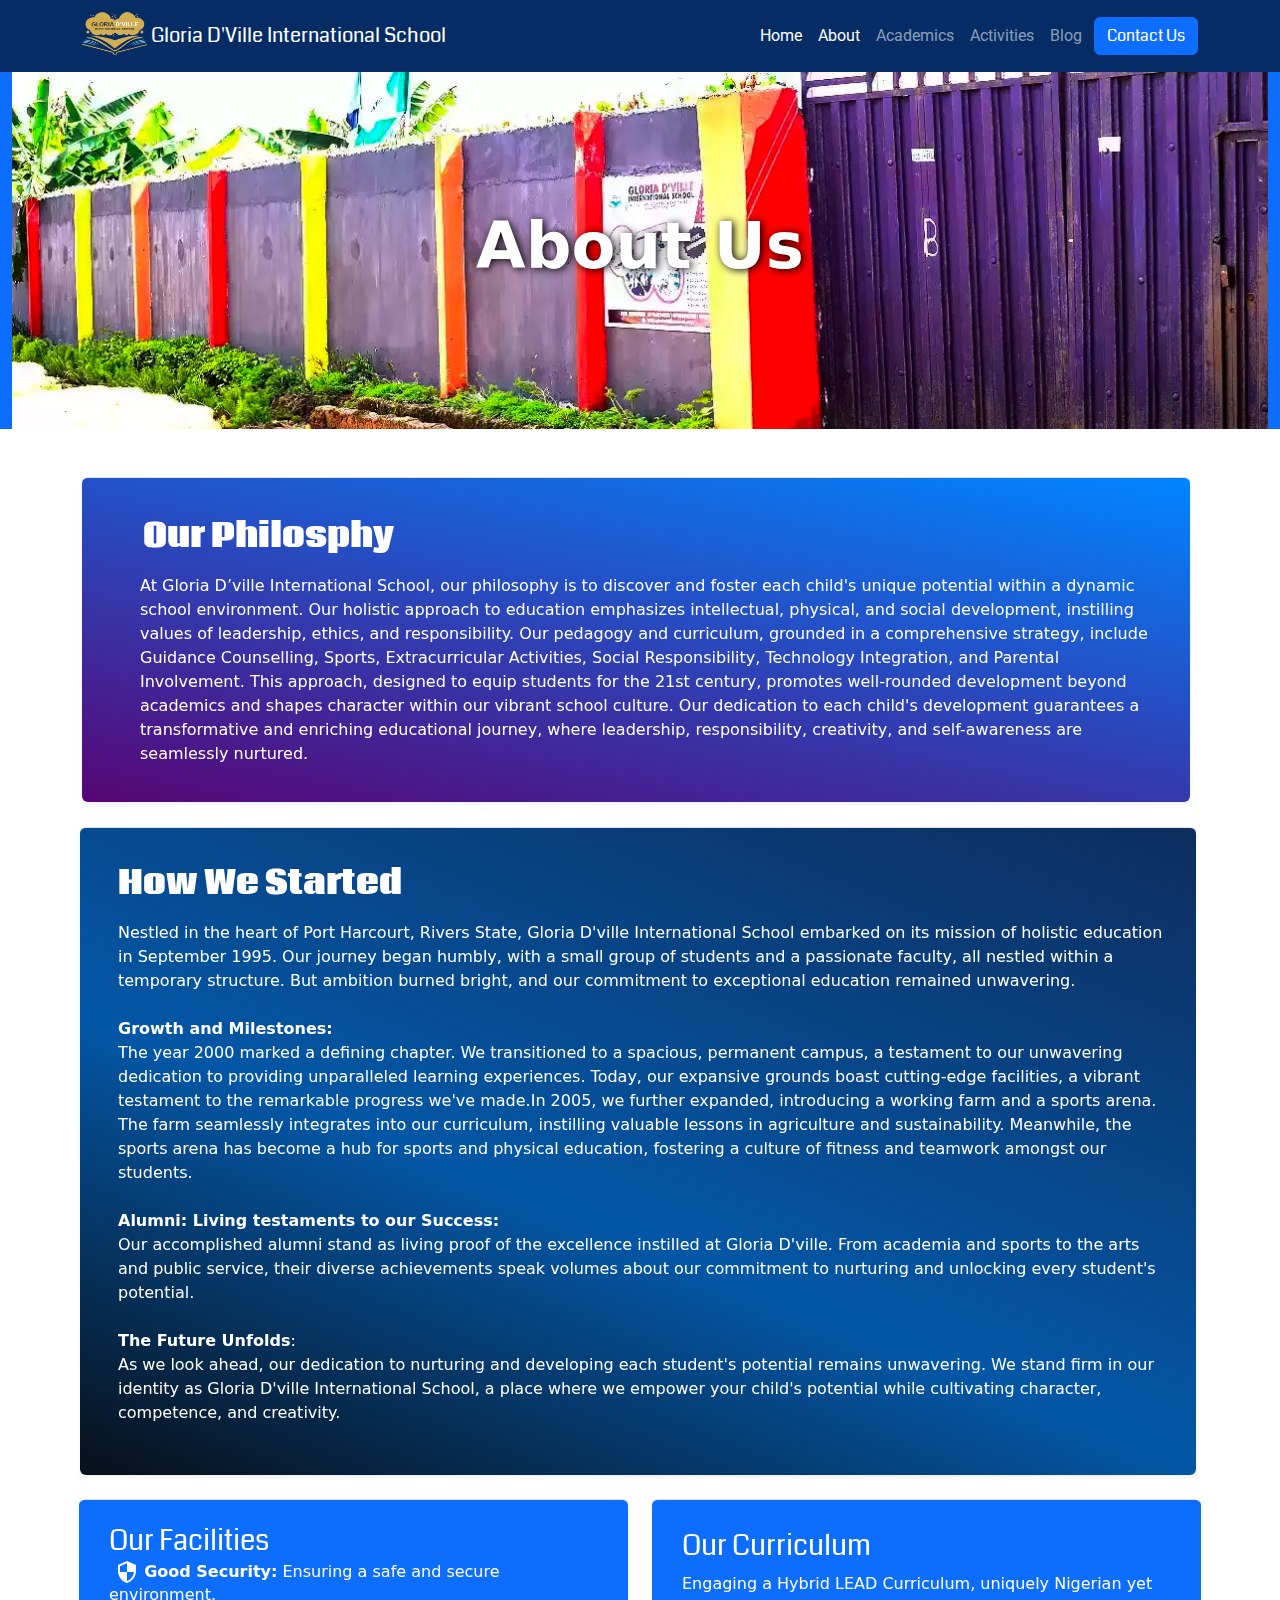
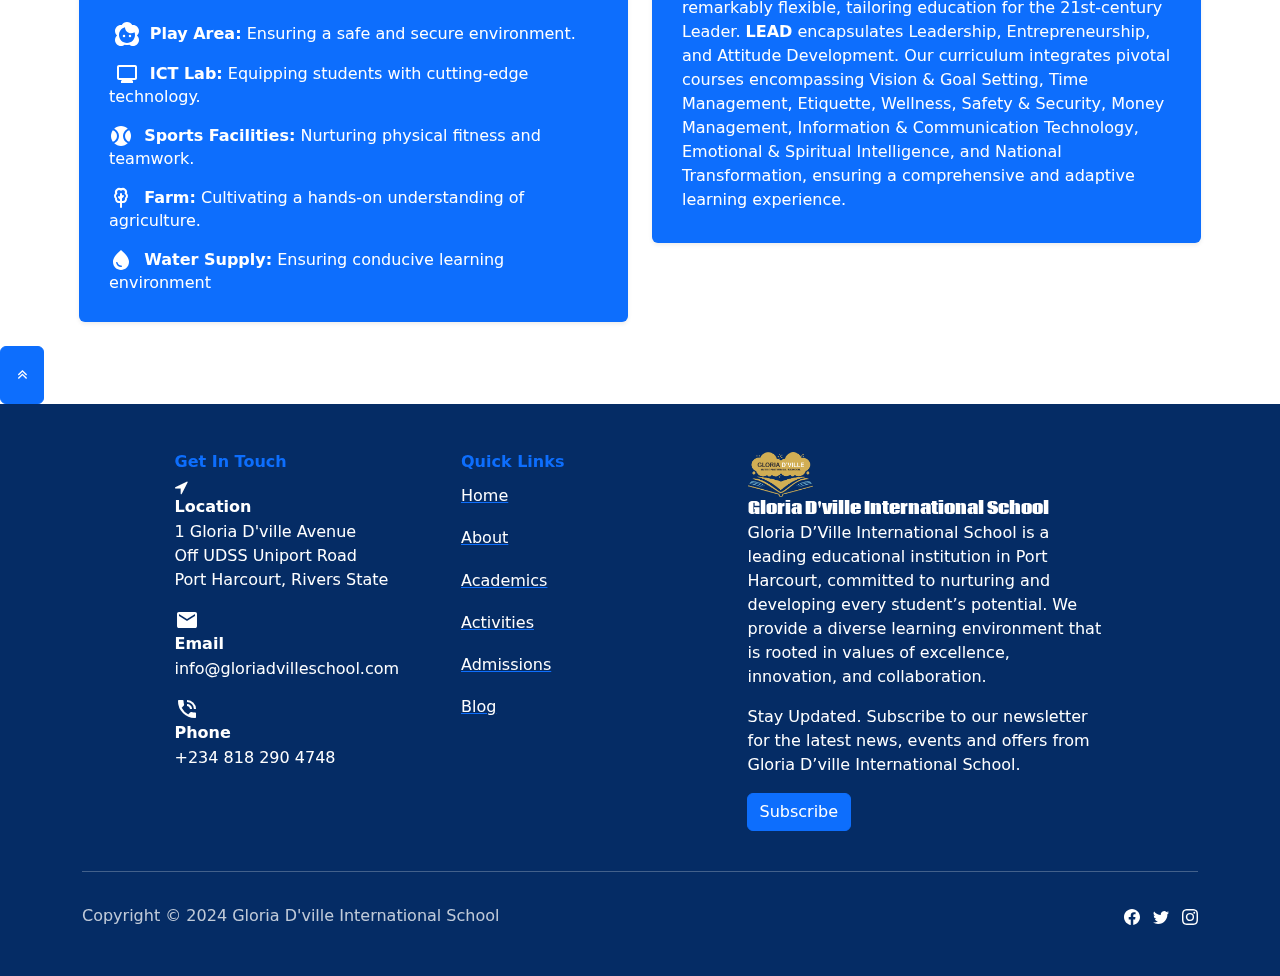
==== commit 6d235de2: "Website updates." ====
--- a/about.html
+++ b/about.html
@@ -20,14 +20,14 @@
 
 <body style="backdrop-filter: opacity(1);">
     <nav class="navbar navbar-expand-lg sticky-top py-3" style="--bs-dark: #052c650;--bs-dark-rgb: 0,0,128;background: rgb(5,44,101);" data-bs-theme="dark">
-        <div class="container"><img class="img-fluid" src="assets/img/Glori%20dville%20logo.png" style="width: 65px;margin-top: -5px;" width="65" height="45" alt="School Logo"><a class="navbar-brand d-flex align-items-center" href="#"><span style="font-family: Coda, serif;">&nbsp;Gloria D'ville International School</span></a><button data-bs-toggle="collapse" class="navbar-toggler" data-bs-target="#navcol-3"><span class="visually-hidden">Toggle navigation</span><span class="navbar-toggler-icon"></span></button>
+        <div class="container"><img class="img-fluid" src="assets/img/Glori%20dville%20logo.png" style="width: 65px;margin-top: -5px;" width="65" height="45" alt="School Logo"><a class="navbar-brand d-flex align-items-center" href="#"><span style="font-family: Coda, serif;">&nbsp;Gloria D'Ville International School</span></a><button data-bs-toggle="collapse" class="navbar-toggler" data-bs-target="#navcol-3"><span class="visually-hidden">Toggle navigation</span><span class="navbar-toggler-icon"></span></button>
             <div class="collapse navbar-collapse" id="navcol-3" style="font-family: Roboto, sans-serif;">
                 <ul class="navbar-nav ms-auto">
                     <li class="nav-item"><a class="nav-link active" href="index.html">Home</a></li>
                     <li class="nav-item"><a class="nav-link active" href="about.html">About</a></li>
                     <li class="nav-item"><a class="nav-link" href="Academics.html">Academics</a></li>
                     <li class="nav-item"><a class="nav-link" href="#">Activities</a></li>
-                    <li class="nav-item"><a class="nav-link" href="#">Admissions</a></li>
+                    <li class="nav-item"></li>
                     <li class="nav-item"><a class="nav-link" href="#">Blog&nbsp;</a></li>
                 </ul>
             </div><a class="btn btn-primary" role="button" style="margin-top: 0px;margin-bottom: 0px;font-family: Coda, serif;">Contact Us</a>
@@ -40,148 +40,90 @@
         </div>
     </div>
     <div class="container">
-        <div class="row">
-            <div class="col">
-                <section class="bg-light shadow-sm d-flex border-top rounded mb-4" style="padding: 20px;background: linear-gradient(#fcd818, #ff2525 100%), var(--bs-secondary-color);margin: 0px;margin-left: -13px;margin-right: -10px;padding-bottom: 0px;">
-                    <div class="bg-light shadow-sm d-flex border-top rounded mb-4" style="padding: 30px;background: linear-gradient(11deg, #570574, #0085ff), var(--bs-secondary-color);margin-left: 13px;margin-bottom: inherit;padding-bottom: 50px;padding-top: 124px;margin-top: 1px;">
-                        <div class="pl-4" style="margin-right: 0px;">
-                            <h2 style="font-family: Coda, serif;font-weight: bold;height: 27px;margin-top: -87px;color: rgb(255,255,255);margin-bottom: 29px;">Our Philosphy</h2>
-                            <p style="margin-bottom: 0px;color: var(--bs-body-bg);">At Gloria D’ville International School, our philosophy is to discover and foster each child's unique potential within a dynamic school environment. Our holistic approach to education emphasizes intellectual, physical, and social development, instilling values of leadership, ethics, and responsibility. Our pedagogy and curriculum, grounded in a comprehensive strategy, include Guidance Counselling, Sports, Extracurricular Activities, Social Responsibility, Technology Integration, and Parental Involvement. This approach, designed to equip students for the 21st century, promotes well-rounded development beyond academics and shapes character within our vibrant school culture. Our dedication to each child's development guarantees a transformative and enriching educational journey, where leadership, responsibility, creativity, and self-awareness are seamlessly nurtured.</p>
-                        </div>
-                    </div>
-                </section>
+        <div class="bg-light shadow-sm d-flex border-top rounded mb-4" style="padding: 0px;background: linear-gradient(11deg, #570574, #0085ff), var(--bs-secondary-color);margin-bottom: 0px;padding-bottom: 36px;padding-top: 127px;margin-top: 1px;padding-left: 16px;margin-left: 0px;margin-right: 8px;padding-right: -2px;">
+            <div class="pl-4" style="margin-right: 0px;">
+                <h2 style="font-family: Coda, serif;font-weight: bold;height: 27px;margin-top: -87px;color: rgb(255,255,255);margin-bottom: 29px;margin-left: 45px;padding-right: 4px;margin-right: 543px;">Our Philosphy</h2>
+                <p style="margin-bottom: 0px;color: var(--bs-body-bg);margin-left: 42px;margin-right: 38px;">At Gloria D’ville International School, our philosophy is to discover and foster each child's unique potential within a dynamic school environment. Our holistic approach to education emphasizes intellectual, physical, and social development, instilling values of leadership, ethics, and responsibility. Our pedagogy and curriculum, grounded in a comprehensive strategy, include Guidance Counselling, Sports, Extracurricular Activities, Social Responsibility, Technology Integration, and Parental Involvement. This approach, designed to equip students for the 21st century, promotes well-rounded development beyond academics and shapes character within our vibrant school culture. Our dedication to each child's development guarantees a transformative and enriching educational journey, where leadership, responsibility, creativity, and self-awareness are seamlessly nurtured.</p>
             </div>
         </div>
     </div>
     <div class="container">
         <div class="row">
             <div class="col">
-                <section class="bg-light shadow-sm d-flex border-top rounded mb-4" style="padding: 20px;background: linear-gradient(#fcd818, #25f2ff 100%), var(--bs-secondary-color);margin: 0px;margin-left: -13px;margin-right: -10px;padding-bottom: 0px;">
-                    <div class="bg-light shadow-sm d-flex border-top rounded mb-4" style="padding: 30px;background: linear-gradient(22deg, #080f19, rgb(3,87,166) 42%, #0d2e5f 99%), var(--bs-secondary-color);margin-left: 13px;margin-bottom: inherit;padding-bottom: 50px;padding-top: 124px;margin-top: 1px;">
-                        <div class="pl-4" style="margin-right: 0px;">
-                            <h2 style="font-family: Coda, serif;font-weight: bold;height: 27px;margin-top: -87px;color: rgb(255,255,255);margin-bottom: 29px;">How We Started</h2>
-                            <p style="margin-bottom: 0px;color: var(--bs-body-bg);">Nestled in the heart of Port Harcourt, Rivers State, Gloria D'ville International School embarked on its mission of holistic education in September 1995. Our journey began humbly, with a small group of students and a passionate faculty, all nestled within a temporary structure. But ambition burned bright, and our commitment to exceptional education remained unwavering.<br><br><strong>Growth and Milestones:</strong>&nbsp;<br>The year 2000 marked a defining chapter. We transitioned to a spacious, permanent campus, a testament to our unwavering dedication to providing unparalleled learning experiences. Today, our expansive grounds boast cutting-edge facilities, a vibrant testament to the remarkable progress we've made.In 2005, we further expanded, introducing a working farm and a sports arena. The farm seamlessly integrates into our curriculum, instilling valuable lessons in agriculture and sustainability. Meanwhile, the sports arena has become a hub for sports and physical education, fostering a culture of fitness and teamwork amongst our students.<br><br><strong>Alumni: Living testaments to our Success:</strong><br>Our accomplished alumni stand as living proof of the excellence instilled at Gloria D'ville. From academia and sports to the arts and public service, their diverse achievements speak volumes about our commitment to nurturing and unlocking every student's potential.<br><br><strong>The Future Unfolds</strong>:<br>As we look ahead, our dedication to nurturing and developing each student's potential remains unwavering. We stand firm in our identity as Gloria D'ville International School, a place where we empower your child's potential while cultivating character, competence, and creativity.</p>
-                        </div>
+                <div class="bg-light shadow-sm d-flex border-top rounded mb-4" style="padding: 30px;background: linear-gradient(22deg, #080f19, rgb(3,87,166) 42%, #0d2e5f 99%), var(--bs-secondary-color);margin-left: 1px;margin-bottom: inherit;padding-bottom: 50px;padding-top: 124px;margin-top: 1px;padding-left: 38px;margin-right: 5px;">
+                    <div class="pl-4" style="margin-right: 0px;">
+                        <h2 style="font-family: Coda, serif;font-weight: bold;height: 27px;margin-top: -87px;color: rgb(255,255,255);margin-bottom: 29px;">How We Started</h2>
+                        <p style="margin-bottom: 0px;color: var(--bs-body-bg);">Nestled in the heart of Port Harcourt, Rivers State, Gloria D'ville International School embarked on its mission of holistic education in September 1995. Our journey began humbly, with a small group of students and a passionate faculty, all nestled within a temporary structure. But ambition burned bright, and our commitment to exceptional education remained unwavering.<br><br><strong>Growth and Milestones:</strong>&nbsp;<br>The year 2000 marked a defining chapter. We transitioned to a spacious, permanent campus, a testament to our unwavering dedication to providing unparalleled learning experiences. Today, our expansive grounds boast cutting-edge facilities, a vibrant testament to the remarkable progress we've made.In 2005, we further expanded, introducing a working farm and a sports arena. The farm seamlessly integrates into our curriculum, instilling valuable lessons in agriculture and sustainability. Meanwhile, the sports arena has become a hub for sports and physical education, fostering a culture of fitness and teamwork amongst our students.<br><br><strong>Alumni: Living testaments to our Success:</strong><br>Our accomplished alumni stand as living proof of the excellence instilled at Gloria D'ville. From academia and sports to the arts and public service, their diverse achievements speak volumes about our commitment to nurturing and unlocking every student's potential.<br><br><strong>The Future Unfolds</strong>:<br>As we look ahead, our dedication to nurturing and developing each student's potential remains unwavering. We stand firm in our identity as Gloria D'ville International School, a place where we empower your child's potential while cultivating character, competence, and creativity.</p>
                     </div>
-                </section>
+                </div>
             </div>
         </div>
     </div>
-    <div class="container-fluid pt-5">
-        <div class="container pb-3" style="padding-top: -35px;">
-            <div class="row">
-                <div class="col-md-6 col-lg-4 pb-1">
-                    <div class="bg-light shadow-sm d-flex border-top rounded mb-4" style="padding: 30px;background: linear-gradient(#5ff8f8, #baf5d9), var(--bs-secondary-color);">
-                        <div class="pl-4">
-                            <h5 style="font-family: Coda, serif;font-weight: bold;"><span><svg xmlns="http://www.w3.org/2000/svg" width="1em" height="1em" viewBox="0 0 24 24" stroke-width="2" stroke="currentColor" fill="none" stroke-linecap="round" stroke-linejoin="round" class="icon icon-tabler icon-tabler-arrow-guide">
-                                        <path stroke="none" d="M0 0h24v24H0z" fill="none"></path>
-                                        <path d="M5 19m-2 0a2 2 0 1 0 4 0a2 2 0 1 0 -4 0"></path>
-                                        <path d="M7 19h3a2 2 0 0 0 2 -2v-8a2 2 0 0 1 2 -2h7"></path>
-                                        <path d="M18 4l3 3l-3 3"></path>
-                                    </svg></span>&nbsp; Guidance Counselling</h5>
-                            <p class="m-0" style="text-align: left;font-size: 15px;">Unlock your child's full potential with our student support services. Our experienced counselors and tutors are dedicated to providing holistic development and ensuring your child's success. From academic support to emotional guidance, we're here to help your child thrive every step of the way. Give your child the best chance to excel with our comprehensive support services</p>
-                        </div>
-                    </div>
-                </div>
-                <div class="col-md-6 col-lg-4 pb-1">
-                    <div class="bg-light shadow-sm d-flex border-top rounded mb-4" style="padding: 30px;background: linear-gradient(#5ff8f8, #baf5d9), var(--bs-secondary-color);">
-                        <div class="pl-4">
-                            <h5 style="font-family: Coda, serif;font-weight: bold;"><svg xmlns="http://www.w3.org/2000/svg" enable-background="new 0 0 24 24" height="1em" viewBox="0 0 24 24" width="1em" fill="currentColor">
+    <div class="container">
+        <div class="row">
+            <div class="col-md-6">
+                <div class="bg-primary shadow-sm d-flex border-top rounded mb-4" style="padding: 30px;background-color: #001f3f;color: #fff;border-radius: 10px;padding-bottom: 4px;line-height: 15px;">
+                    <div class="pl-4" style="padding-bottom: -45px;margin-bottom: 8px;line-height: 22px;">
+                        <h3 style="color: var(--white);font-family: Coda, serif;line-height: 22px;">Our Facilities</h3>
+                        <p style="line-height: 22px;"><strong>&nbsp;</strong><span style="line-height: 22px;"><svg xmlns="http://www.w3.org/2000/svg" height="1em" viewBox="0 0 24 24" width="1em" fill="currentColor" style="line-height: 22px;font-size: 24px;">
+                                    <path d="M0 0h24v24H0z" fill="none"></path>
+                                    <path d="M12 1L3 5v6c0 5.55 3.84 10.74 9 12 5.16-1.26 9-6.45 9-12V5l-9-4zm0 10.99h7c-.53 4.12-3.28 7.79-7 8.94V12H5V6.3l7-3.11v8.8z"></path>
+                                </svg></span><strong> Good Security:</strong>&nbsp;Ensuring a safe and secure environment.</p>
+                        <p style="line-height: 22px;"><strong>&nbsp;</strong><span style="line-height: 22px;"><svg xmlns="http://www.w3.org/2000/svg" enable-background="new 0 0 24 24" height="1em" viewBox="0 0 24 24" width="1em" fill="currentColor" style="line-height: 22px;font-size: 24px;">
                                     <g>
                                         <rect fill="none" height="24" width="24"></rect>
                                     </g>
                                     <g>
                                         <g>
-                                            <g>
-                                                <path d="M17.09,11h4.86c-0.16-1.61-0.71-3.11-1.54-4.4C18.68,7.43,17.42,9.05,17.09,11z"></path>
-                                            </g>
-                                            <g>
-                                                <path d="M6.91,11C6.58,9.05,5.32,7.43,3.59,6.6C2.76,7.89,2.21,9.39,2.05,11H6.91z"></path>
-                                            </g>
-                                            <g>
-                                                <path d="M15.07,11c0.32-2.59,1.88-4.79,4.06-6c-1.6-1.63-3.74-2.71-6.13-2.95V11H15.07z"></path>
-                                            </g>
-                                            <g>
-                                                <path d="M8.93,11H11V2.05C8.61,2.29,6.46,3.37,4.87,5C7.05,6.21,8.61,8.41,8.93,11z"></path>
-                                            </g>
-                                            <g>
-                                                <path d="M15.07,13H13v8.95c2.39-0.24,4.54-1.32,6.13-2.95C16.95,17.79,15.39,15.59,15.07,13z"></path>
-                                            </g>
-                                            <g>
-                                                <path d="M3.59,17.4c1.72-0.83,2.99-2.46,3.32-4.4H2.05C2.21,14.61,2.76,16.11,3.59,17.4z"></path>
-                                            </g>
-                                            <g>
-                                                <path d="M17.09,13c0.33,1.95,1.59,3.57,3.32,4.4c0.83-1.29,1.38-2.79,1.54-4.4H17.09z"></path>
-                                            </g>
-                                            <g>
-                                                <path d="M8.93,13c-0.32,2.59-1.88,4.79-4.06,6c1.6,1.63,3.74,2.71,6.13,2.95V13H8.93z"></path>
-                                            </g>
+                                            <path d="M21.97,13.52c0-0.01,0-0.02,0-0.04C23.21,12.38,24,10.78,24,9c0-3.31-2.69-6-6-6c-0.26,0-0.52,0.02-0.78,0.06 C16.19,1.23,14.24,0,12,0S7.81,1.23,6.78,3.06C6.52,3.02,6.26,3,6,3C2.69,3,0,5.69,0,9c0,1.78,0.79,3.38,2.02,4.48 c0,0.01,0,0.02,0,0.04C0.79,14.62,0,16.22,0,18c0,3.31,2.69,6,6,6c1.39,0,2.67-0.48,3.69-1.28C10.43,22.9,11.2,23,12,23 s1.57-0.1,2.31-0.28C15.33,23.52,16.61,24,18,24c3.31,0,6-2.69,6-6C24,16.22,23.21,14.62,21.97,13.52z M12,21c-4.41,0-8-3.59-8-8 c0-3.72,2.56-6.85,6-7.74c0,0.02,0,0.03,0,0.05c0,3.34,2.72,6.06,6.06,6.06c1.26,0,2.45-0.39,3.45-1.09 C19.82,11.14,20,12.05,20,13C20,17.41,16.41,21,12,21z"></path>
+                                            <circle cx="9" cy="14" r="1.25"></circle>
+                                            <circle cx="15" cy="14" r="1.25"></circle>
                                         </g>
                                     </g>
-                                </svg>&nbsp; Sports</h5>
-                            <p class="m-0" style="font-size: 15px;"><span style="color: rgb(0, 0, 0);">Elevate your child's potential with our diverse array of sports programs, meticulously crafted to cultivate not only physical prowess but also essential life skills. Our initiatives foster well-rounded individuals, instilling crucial qualities such as leadership and teamwork. Enroll your child today to provide them with a lasting competitive edge for future success.</span></p>
-                        </div>
-                    </div>
-                </div>
-                <div class="col-md-6 col-lg-4 pb-1">
-                    <div class="bg-light shadow-sm d-flex border-top rounded mb-4" style="padding: 30px;background: linear-gradient(#5ff8f8, #baf5d9), var(--bs-secondary-color);">
-                        <div class="pl-4">
-                            <h5 style="font-family: Coda, serif;font-weight: bold;"><svg xmlns="http://www.w3.org/2000/svg" width="1em" height="1em" fill="currentColor" viewBox="0 0 16 16" class="bi bi-box-arrow-up-right">
-                                    <path fill-rule="evenodd" d="M8.636 3.5a.5.5 0 0 0-.5-.5H1.5A1.5 1.5 0 0 0 0 4.5v10A1.5 1.5 0 0 0 1.5 16h10a1.5 1.5 0 0 0 1.5-1.5V7.864a.5.5 0 0 0-1 0V14.5a.5.5 0 0 1-.5.5h-10a.5.5 0 0 1-.5-.5v-10a.5.5 0 0 1 .5-.5h6.636a.5.5 0 0 0 .5-.5"></path>
-                                    <path fill-rule="evenodd" d="M16 .5a.5.5 0 0 0-.5-.5h-5a.5.5 0 0 0 0 1h3.793L6.146 9.146a.5.5 0 1 0 .708.708L15 1.707V5.5a.5.5 0 0 0 1 0z"></path>
-                                </svg>&nbsp; Co-Curricular Activities</h5>
-                            <p class="m-0" style="font-size: 15px;"><span style="color: rgb(0, 0, 0);">Explore a myriad of extracurricular opportunities at our school, where students are empowered to pursue passions and develop leadership skills through diverse clubs and activities like STEM and art societies. Engage in enriching excursions and educational tours for hands-on learning, fostering both personal growth and a sense of camaraderie among students.</span></p>
-                        </div>
-                    </div>
-                </div>
-                <div class="col-md-6 col-lg-4 pb-1">
-                    <div class="bg-light shadow-sm d-flex border-top rounded mb-4" style="padding: 30px;background: linear-gradient(#5ff8f8, #baf5d9), var(--bs-secondary-color);">
-                        <div class="pl-4">
-                            <h5 style="font-family: Coda, serif;font-weight: bold;"><svg xmlns="http://www.w3.org/2000/svg" width="1em" height="1em" viewBox="0 0 24 24" stroke-width="2" stroke="currentColor" fill="none" stroke-linecap="round" stroke-linejoin="round" class="icon icon-tabler icon-tabler-social">
-                                    <path stroke="none" d="M0 0h24v24H0z" fill="none"></path>
-                                    <path d="M12 5m-2 0a2 2 0 1 0 4 0a2 2 0 1 0 -4 0"></path>
-                                    <path d="M5 19m-2 0a2 2 0 1 0 4 0a2 2 0 1 0 -4 0"></path>
-                                    <path d="M19 19m-2 0a2 2 0 1 0 4 0a2 2 0 1 0 -4 0"></path>
-                                    <path d="M12 14m-3 0a3 3 0 1 0 6 0a3 3 0 1 0 -6 0"></path>
-                                    <path d="M12 7l0 4"></path>
-                                    <path d="M6.7 17.8l2.8 -2"></path>
-                                    <path d="M17.3 17.8l-2.8 -2"></path>
-                                </svg>&nbsp; Social Responsibility</h5>
-                            <p class="m-0" style="font-size: 15px;">Our school takes pride in actively engaging in local community events, nurturing a strong sense of social responsibility in our students. Through volunteer programs, charity drives, and collaborative initiatives, we instill the values of compassion and civic duty, fostering well-rounded individuals poised to make a positive impact.</p>
-                        </div>
-                    </div>
-                </div>
-                <div class="col-md-6 col-lg-4 pb-1">
-                    <div class="bg-light shadow-sm d-flex border-top rounded mb-4" style="padding: 30px;background: linear-gradient(#5ff8f8, #baf5d9), var(--bs-secondary-color);">
-                        <div class="pl-4">
-                            <h5 style="font-family: Coda, serif;font-weight: bold;"><svg xmlns="http://www.w3.org/2000/svg" width="1em" height="1em" viewBox="0 0 24 24" stroke-width="2" stroke="currentColor" fill="none" stroke-linecap="round" stroke-linejoin="round" class="icon icon-tabler icon-tabler-database-search">
-                                    <path stroke="none" d="M0 0h24v24H0z" fill="none"></path>
-                                    <path d="M4 6c0 1.657 3.582 3 8 3s8 -1.343 8 -3s-3.582 -3 -8 -3s-8 1.343 -8 3"></path>
-                                    <path d="M4 6v6c0 1.657 3.582 3 8 3m8 -3.5v-5.5"></path>
-                                    <path d="M4 12v6c0 1.657 3.582 3 8 3"></path>
-                                    <path d="M18 18m-3 0a3 3 0 1 0 6 0a3 3 0 1 0 -6 0"></path>
-                                    <path d="M20.2 20.2l1.8 1.8"></path>
-                                </svg>&nbsp; Technology Integration</h5>
-                            <p class="m-0" style="font-size: 15px;">In our school, technology is seamlessly integrated into the learning process to prepare students for the digital age. Through interactive e-learning platforms, coding classes, and multimedia projects, students develop essential digital literacy and problem-solving skills, ensuring they are well-equipped for demands&nbsp; of the future.</p>
-                        </div>
-                    </div>
-                </div>
-                <div class="col-md-6 col-lg-4 pb-1">
-                    <div class="bg-light shadow-sm d-flex border-top rounded mb-4" style="padding: 30px;background: linear-gradient(#5ff8f8, #baf5d9), var(--bs-secondary-color);">
-                        <div class="pl-4">
-                            <h5 style="font-family: Coda, serif;font-weight: bold;"><svg xmlns="http://www.w3.org/2000/svg" width="1em" height="1em" fill="currentColor" viewBox="0 0 16 16" class="bi bi-people-fill">
-                                    <path d="M7 14s-1 0-1-1 1-4 5-4 5 3 5 4-1 1-1 1zm4-6a3 3 0 1 0 0-6 3 3 0 0 0 0 6m-5.784 6A2.238 2.238 0 0 1 5 13c0-1.355.68-2.75 1.936-3.72A6.325 6.325 0 0 0 5 9c-4 0-5 3-5 4s1 1 1 1zM4.5 8a2.5 2.5 0 1 0 0-5 2.5 2.5 0 0 0 0 5"></path>
-                                </svg>&nbsp; Parental Involvement</h5>
-                            <p class="m-0" style="font-size: 15px;">Find opportunities for active participation, volunteering, and workshop engagement. Support your child's learning with homework involvement, strengthening the home-school bond for holistic development. Your active engagement enhances your child's overall learning experience. Join us in shaping a brighter future together.</p>
-                        </div>
+                                </svg></span><strong>&nbsp; Play Area:</strong>&nbsp;Ensuring a safe and secure environment.</p>
+                        <p style="line-height: 22px;"><strong>&nbsp;</strong><svg xmlns="http://www.w3.org/2000/svg" height="1em" viewBox="0 0 24 24" width="1em" fill="currentColor" style="line-height: 22px;font-size: 24px;">
+                                <path d="M20 3H4c-1.1 0-2 .9-2 2v11c0 1.1.9 2 2 2h3l-1 1v2h12v-2l-1-1h3c1.1 0 2-.9 2-2V5c0-1.1-.9-2-2-2zm0 13H4V5h16v11z"></path>
+                            </svg><span style="line-height: 22px;"></span><strong>&nbsp; ICT Lab:</strong> Equipping students with cutting-edge technology.</p>
+                        <p style="line-height: 22px;"><svg xmlns="http://www.w3.org/2000/svg" enable-background="new 0 0 24 24" height="1em" viewBox="0 0 24 24" width="1em" fill="currentColor" style="line-height: 22px;font-size: 24px;">
+                                <g>
+                                    <rect fill="none" height="24" width="24"></rect>
+                                </g>
+                                <g>
+                                    <g>
+                                        <g>
+                                            <path d="M3.81,6.28C2.67,7.9,2,9.87,2,12s0.67,4.1,1.81,5.72C6.23,16.95,8,14.68,8,12S6.23,7.05,3.81,6.28z"></path>
+                                        </g>
+                                        <g>
+                                            <path d="M20.19,6.28C17.77,7.05,16,9.32,16,12s1.77,4.95,4.19,5.72C21.33,16.1,22,14.13,22,12S21.33,7.9,20.19,6.28z"></path>
+                                        </g>
+                                        <g>
+                                            <path d="M14,12c0-3.28,1.97-6.09,4.79-7.33C17.01,3.02,14.63,2,12,2S6.99,3.02,5.21,4.67C8.03,5.91,10,8.72,10,12 s-1.97,6.09-4.79,7.33C6.99,20.98,9.37,22,12,22s5.01-1.02,6.79-2.67C15.97,18.09,14,15.28,14,12z"></path>
+                                        </g>
+                                    </g>
+                                </g>
+                            </svg><strong>&nbsp;&nbsp;Sports Facilities:</strong>&nbsp;Nurturing physical fitness and teamwork.</p>
+                        <p style="line-height: 22px;"><svg xmlns="http://www.w3.org/2000/svg" width="1em" height="1em" viewBox="0 0 24 24" stroke-width="2" stroke="currentColor" fill="none" stroke-linecap="round" stroke-linejoin="round" class="icon icon-tabler icon-tabler-tree" style="line-height: 22px;font-size: 24px;">
+                                <path stroke="none" d="M0 0h24v24H0z" fill="none"></path>
+                                <path d="M12 13l-2 -2"></path>
+                                <path d="M12 12l2 -2"></path>
+                                <path d="M12 21v-13"></path>
+                                <path d="M9.824 16a3 3 0 0 1 -2.743 -3.69a3 3 0 0 1 .304 -4.833a3 3 0 0 1 4.615 -3.707a3 3 0 0 1 4.614 3.707a3 3 0 0 1 .305 4.833a3 3 0 0 1 -2.919 3.695h-4z"></path>
+                            </svg><strong>&nbsp;&nbsp;Farm:</strong> Cultivating a hands-on understanding of agriculture.</p>
+                        <p style="line-height: 22px;"><svg xmlns="http://www.w3.org/2000/svg" enable-background="new 0 0 24 24" height="1em" viewBox="0 0 24 24" width="1em" fill="currentColor" style="font-size: 24px;">
+                                <rect fill="none" height="24" width="24"></rect>
+                                <path d="M12,2c-5.33,4.55-8,8.48-8,11.8c0,4.98,3.8,8.2,8,8.2s8-3.22,8-8.2C20,10.48,17.33,6.55,12,2z M7.83,14 c0.37,0,0.67,0.26,0.74,0.62c0.41,2.22,2.28,2.98,3.64,2.87c0.43-0.02,0.79,0.32,0.79,0.75c0,0.4-0.32,0.73-0.72,0.75 c-2.13,0.13-4.62-1.09-5.19-4.12C7.01,14.42,7.37,14,7.83,14z"></path>
+                            </svg><strong>&nbsp;&nbsp;Water Supply:</strong>&nbsp;Ensuring conducive learning environment</p>
                     </div>
                 </div>
             </div>
-        </div>
-    </div>
-    <div class="container-fluid pt-5" style="margin-top: -39px;">
-        <div class="text-center pb-2" style="padding-right: 12px;padding-left: 12px;padding-bottom: 0px;">
-            <h1 class="mb-4" style="font-family: Coda, serif;">Co-Curricular Activities</h1>
+            <div class="col-md-6">
+                <div class="bg-primary shadow-sm d-flex border-top rounded mb-4" style="padding: 30px;background-color: #001f3f;color: #fff;box-shadow: 0px 0px;border-radius: 10px;padding-bottom: 31px;">
+                    <div class="pl-4" style="box-shadow: 0px 0px var(--bs-emphasis-color);">
+                        <h3 style="color: var(--white);font-family: Coda, serif;box-shadow: 0px 0px var(--bs-emphasis-color);">Our Curriculum</h3>
+                        <p class="m-0" style="box-shadow: 0px 0px var(--bs-emphasis-color);"><span style="box-shadow: 0px 0px var(--bs-emphasis-color);line-height: -6px;">Engaging a Hybrid LEAD Curriculum, uniquely Nigerian yet remarkably flexible, tailoring education for the 21st-century Leader. <strong>LEAD</strong> encapsulates Leadership, Entrepreneurship, and Attitude Development. Our curriculum integrates pivotal courses encompassing Vision &amp; Goal Setting, Time Management, Etiquette, Wellness, Safety &amp; Security, Money Management, Information &amp; Communication Technology, Emotional &amp; Spiritual Intelligence, and National Transformation, ensuring a comprehensive and adaptive learning experience.</span></p>
+                    </div>
+                </div>
+            </div>
         </div>
     </div><a class="btn btn-primary p-3 back-to-top" role="button" href="#"><i class="fa fa-angle-double-up"></i></a>
     <footer style="background: #052c65;color: var(--bs-body-bg);margin-top: 0px;">
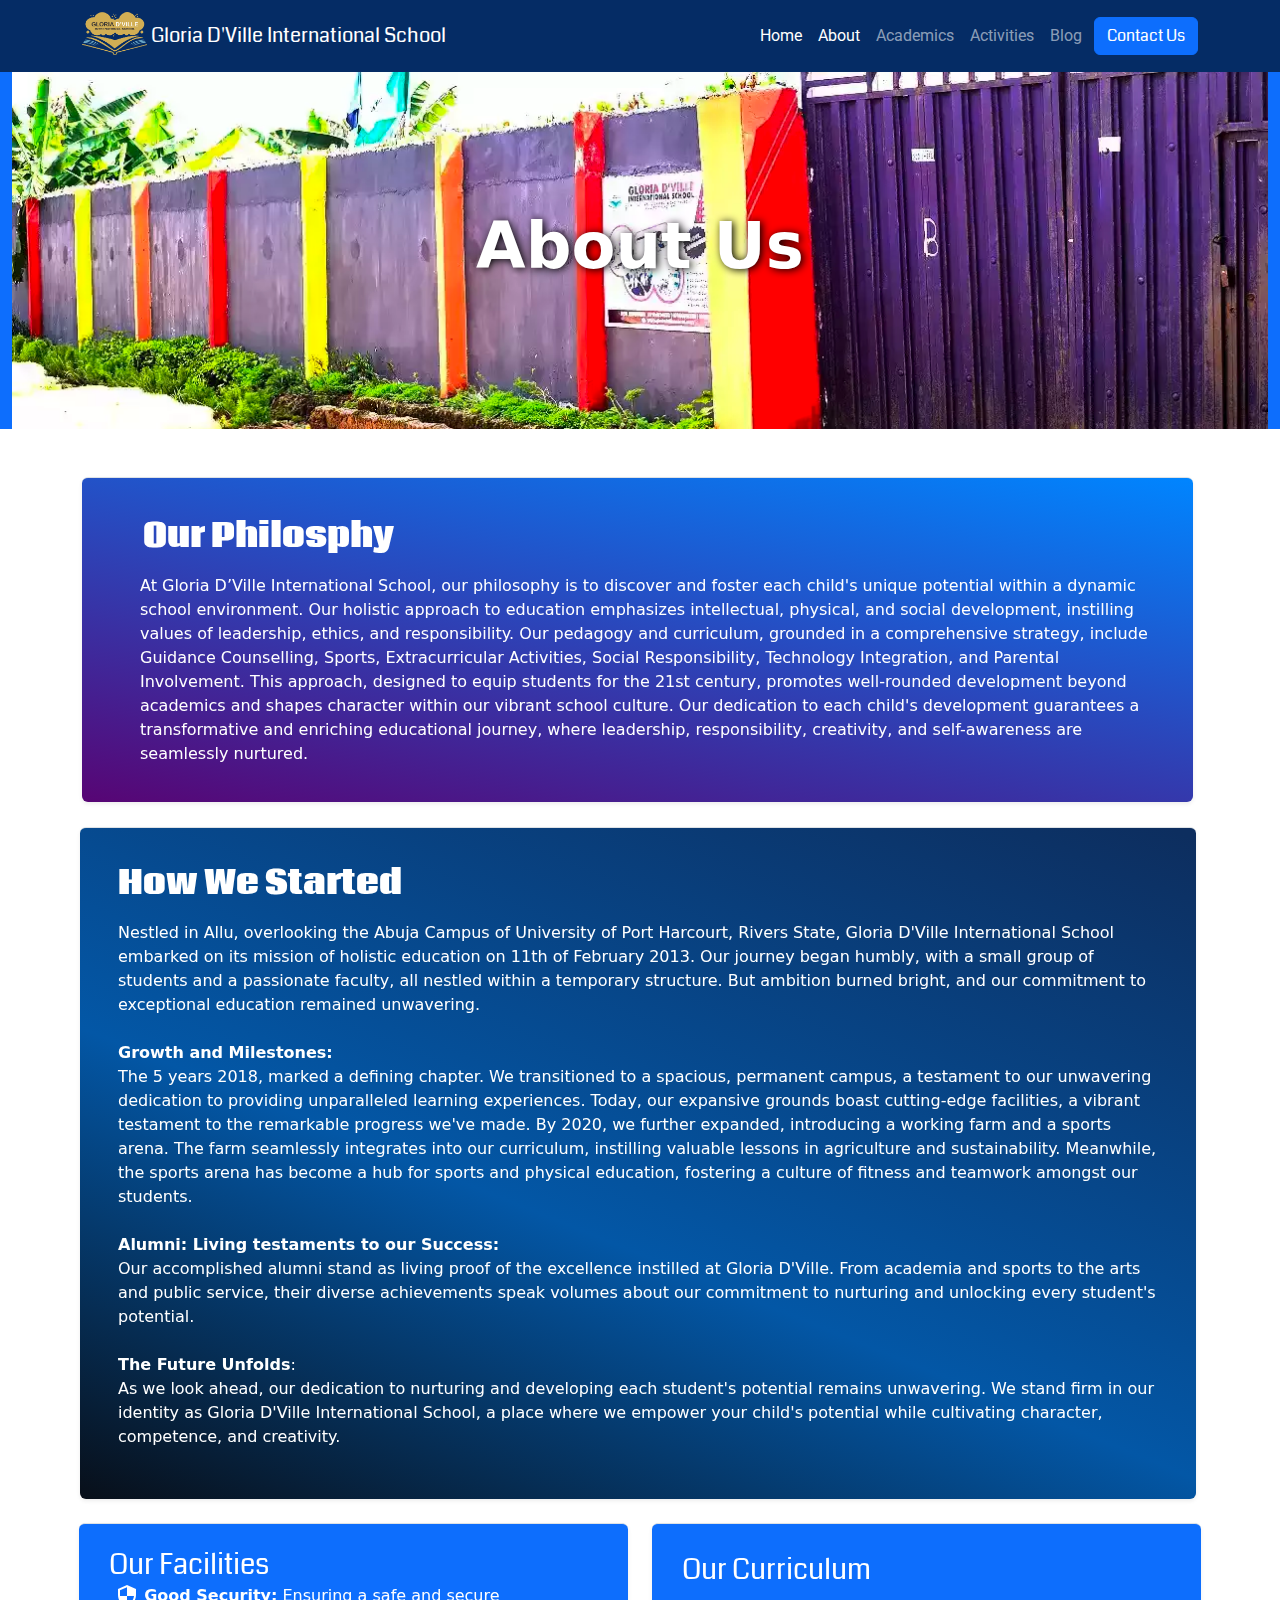
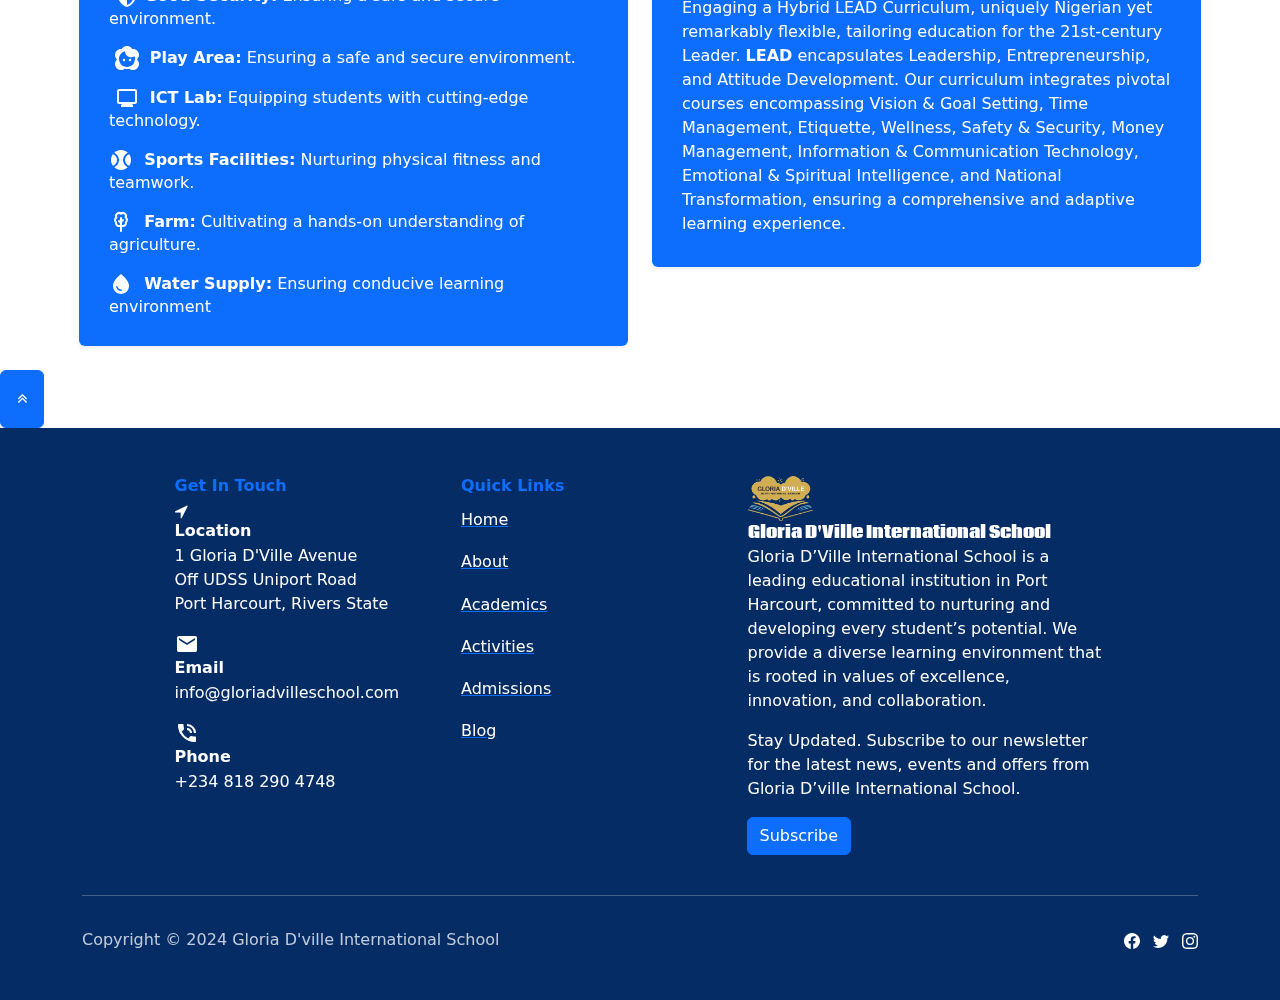
==== commit b49a5aac: "Website updates." ====
--- a/about.html
+++ b/about.html
@@ -40,10 +40,10 @@
         </div>
     </div>
     <div class="container">
-        <div class="bg-light shadow-sm d-flex border-top rounded mb-4" style="padding: 0px;background: linear-gradient(11deg, #570574, #0085ff), var(--bs-secondary-color);margin-bottom: 0px;padding-bottom: 36px;padding-top: 127px;margin-top: 1px;padding-left: 16px;margin-left: 0px;margin-right: 8px;padding-right: -2px;">
+        <div class="bg-light shadow-sm d-flex border-top rounded mb-4" style="padding: 0px;background: linear-gradient(11deg, #570574, #0085ff), var(--bs-secondary-color);margin-bottom: 0px;padding-bottom: 36px;padding-top: 127px;margin-top: 1px;padding-left: 16px;margin-left: 0px;margin-right: 5px;padding-right: -2px;">
             <div class="pl-4" style="margin-right: 0px;">
                 <h2 style="font-family: Coda, serif;font-weight: bold;height: 27px;margin-top: -87px;color: rgb(255,255,255);margin-bottom: 29px;margin-left: 45px;padding-right: 4px;margin-right: 543px;">Our Philosphy</h2>
-                <p style="margin-bottom: 0px;color: var(--bs-body-bg);margin-left: 42px;margin-right: 38px;">At Gloria D’ville International School, our philosophy is to discover and foster each child's unique potential within a dynamic school environment. Our holistic approach to education emphasizes intellectual, physical, and social development, instilling values of leadership, ethics, and responsibility. Our pedagogy and curriculum, grounded in a comprehensive strategy, include Guidance Counselling, Sports, Extracurricular Activities, Social Responsibility, Technology Integration, and Parental Involvement. This approach, designed to equip students for the 21st century, promotes well-rounded development beyond academics and shapes character within our vibrant school culture. Our dedication to each child's development guarantees a transformative and enriching educational journey, where leadership, responsibility, creativity, and self-awareness are seamlessly nurtured.</p>
+                <p style="margin-bottom: 0px;color: var(--bs-body-bg);margin-left: 42px;margin-right: 38px;">At Gloria D’Ville International School, our philosophy is to discover and foster each child's unique potential within a dynamic school environment. Our holistic approach to education emphasizes intellectual, physical, and social development, instilling values of leadership, ethics, and responsibility. Our pedagogy and curriculum, grounded in a comprehensive strategy, include Guidance Counselling, Sports, Extracurricular Activities, Social Responsibility, Technology Integration, and Parental Involvement. This approach, designed to equip students for the 21st century, promotes well-rounded development beyond academics and shapes character within our vibrant school culture. Our dedication to each child's development guarantees a transformative and enriching educational journey, where leadership, responsibility, creativity, and self-awareness are seamlessly nurtured.</p>
             </div>
         </div>
     </div>
@@ -53,7 +53,7 @@
                 <div class="bg-light shadow-sm d-flex border-top rounded mb-4" style="padding: 30px;background: linear-gradient(22deg, #080f19, rgb(3,87,166) 42%, #0d2e5f 99%), var(--bs-secondary-color);margin-left: 1px;margin-bottom: inherit;padding-bottom: 50px;padding-top: 124px;margin-top: 1px;padding-left: 38px;margin-right: 5px;">
                     <div class="pl-4" style="margin-right: 0px;">
                         <h2 style="font-family: Coda, serif;font-weight: bold;height: 27px;margin-top: -87px;color: rgb(255,255,255);margin-bottom: 29px;">How We Started</h2>
-                        <p style="margin-bottom: 0px;color: var(--bs-body-bg);">Nestled in the heart of Port Harcourt, Rivers State, Gloria D'ville International School embarked on its mission of holistic education in September 1995. Our journey began humbly, with a small group of students and a passionate faculty, all nestled within a temporary structure. But ambition burned bright, and our commitment to exceptional education remained unwavering.<br><br><strong>Growth and Milestones:</strong>&nbsp;<br>The year 2000 marked a defining chapter. We transitioned to a spacious, permanent campus, a testament to our unwavering dedication to providing unparalleled learning experiences. Today, our expansive grounds boast cutting-edge facilities, a vibrant testament to the remarkable progress we've made.In 2005, we further expanded, introducing a working farm and a sports arena. The farm seamlessly integrates into our curriculum, instilling valuable lessons in agriculture and sustainability. Meanwhile, the sports arena has become a hub for sports and physical education, fostering a culture of fitness and teamwork amongst our students.<br><br><strong>Alumni: Living testaments to our Success:</strong><br>Our accomplished alumni stand as living proof of the excellence instilled at Gloria D'ville. From academia and sports to the arts and public service, their diverse achievements speak volumes about our commitment to nurturing and unlocking every student's potential.<br><br><strong>The Future Unfolds</strong>:<br>As we look ahead, our dedication to nurturing and developing each student's potential remains unwavering. We stand firm in our identity as Gloria D'ville International School, a place where we empower your child's potential while cultivating character, competence, and creativity.</p>
+                        <p style="margin-bottom: 0px;color: var(--bs-body-bg);">Nestled in Allu, overlooking the Abuja Campus of University of Port Harcourt, Rivers State, Gloria D'Ville International School embarked on its mission of holistic education on 11th of February 2013. Our journey began humbly, with a small group of students and a passionate faculty, all nestled within a temporary structure. But ambition burned bright, and our commitment to exceptional education remained unwavering.<br><br><strong>Growth and Milestones:</strong>&nbsp;<br>The 5 years 2018, marked a defining chapter. We transitioned to a spacious, permanent campus, a testament to our unwavering dedication to providing unparalleled learning experiences. Today, our expansive grounds boast cutting-edge facilities, a vibrant testament to the remarkable progress we've made. By 2020, we further expanded, introducing a working farm and a sports arena. The farm seamlessly integrates into our curriculum, instilling valuable lessons in agriculture and sustainability. Meanwhile, the sports arena has become a hub for sports and physical education, fostering a culture of fitness and teamwork amongst our students.<br><br><strong>Alumni: Living testaments to our Success:</strong><br>Our accomplished alumni stand as living proof of the excellence instilled at Gloria D'Ville. From academia and sports to the arts and public service, their diverse achievements speak volumes about our commitment to nurturing and unlocking every student's potential.<br><br><strong>The Future Unfolds</strong>:<br>As we look ahead, our dedication to nurturing and developing each student's potential remains unwavering. We stand firm in our identity as Gloria D'Ville International School, a place where we empower your child's potential while cultivating character, competence, and creativity.</p>
                     </div>
                 </div>
             </div>
@@ -132,7 +132,7 @@
                 <div class="col-sm-4 col-md-3 text-center text-lg-start d-flex flex-column item" style="color: var(--bs-body-bg);">
                     <h3 class="fs-6" style="font-weight: bold;color: rgb(13,110,253);">Get In Touch</h3><i class="fa fa-location-arrow"></i>
                     <p><strong>Location</strong></p>
-                    <p style="margin-top: -15px;">1 Gloria D'ville Avenue&nbsp;<br>Off UDSS Uniport Road<br>Port Harcourt, Rivers State</p><i class="material-icons">email</i>
+                    <p style="margin-top: -15px;">1 Gloria D'Ville Avenue&nbsp;<br>Off UDSS Uniport Road<br>Port Harcourt, Rivers State</p><i class="material-icons">email</i>
                     <p><strong>Email</strong></p>
                     <p style="margin-top: -15px;">info@gloriadvilleschool.com</p><i class="material-icons">phone_in_talk</i>
                     <p><strong>Phone</strong></p>
@@ -147,7 +147,7 @@
                     <h6 style="margin-bottom: 16px;padding-top: 7px;"><a href="#"><span style="color: rgb(255, 255, 255);">Admissions</span></a></h6>
                     <h6 style="margin-bottom: 16px;padding-top: 7px;"><a href="#"><span style="color: rgb(255, 255, 255);">Blog</span></a></h6>
                 </div>
-                <div class="col-lg-3 col-xl-4 text-center text-lg-start d-flex flex-column align-items-center order-first align-items-lg-start order-lg-last item social" style="color: var(--bs-body-bg);"><img src="assets/img/Glori%20dville%20logo.png" style="width: 65px;margin-left: 0px;" width="65" height="45"><span style="margin-left: 0px;font-family: Coda, serif;font-weight: bold;">Gloria D'ville International School</span>
+                <div class="col-lg-3 col-xl-4 text-center text-lg-start d-flex flex-column align-items-center order-first align-items-lg-start order-lg-last item social" style="color: var(--bs-body-bg);"><img src="assets/img/Glori%20dville%20logo.png" style="width: 65px;margin-left: 0px;" width="65" height="45"><span style="margin-left: 0px;font-family: Coda, serif;font-weight: bold;">Gloria D'Ville International School</span>
                     <p style="padding-right: 3px;">Gloria D’Ville International School is a leading educational institution in Port Harcourt, committed to nurturing and developing every student’s potential. We provide a diverse learning environment that is rooted in values of excellence, innovation, and collaboration.</p>
                     <p style="padding-right: 3px;">Stay Updated. Subscribe to our newsletter for the latest news, events and offers from Gloria D’ville International School.&nbsp; &nbsp;</p>
                     <div class="fw-bold d-flex align-items-center mb-2" style="margin-left: 13px;"><button class="btn btn-primary" type="button" style="margin-left: -14px;">Subscribe</button></div>
